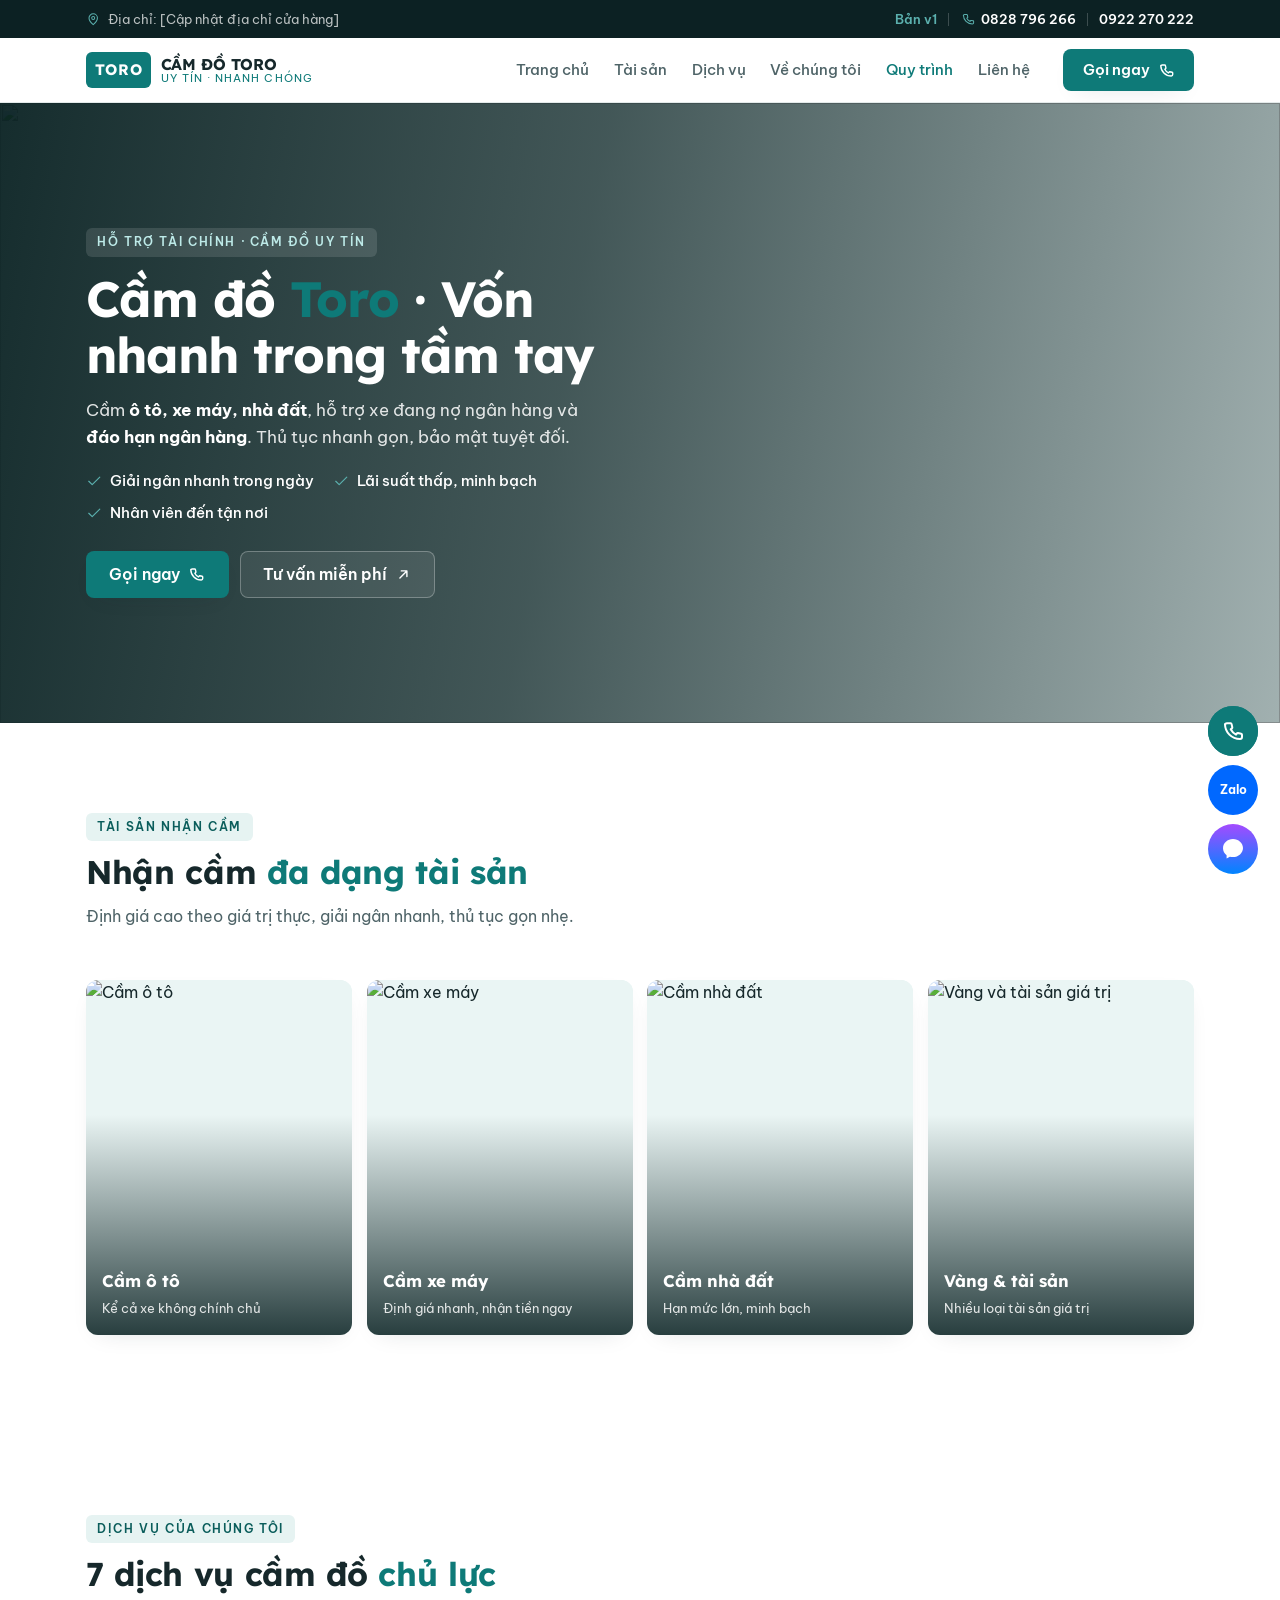
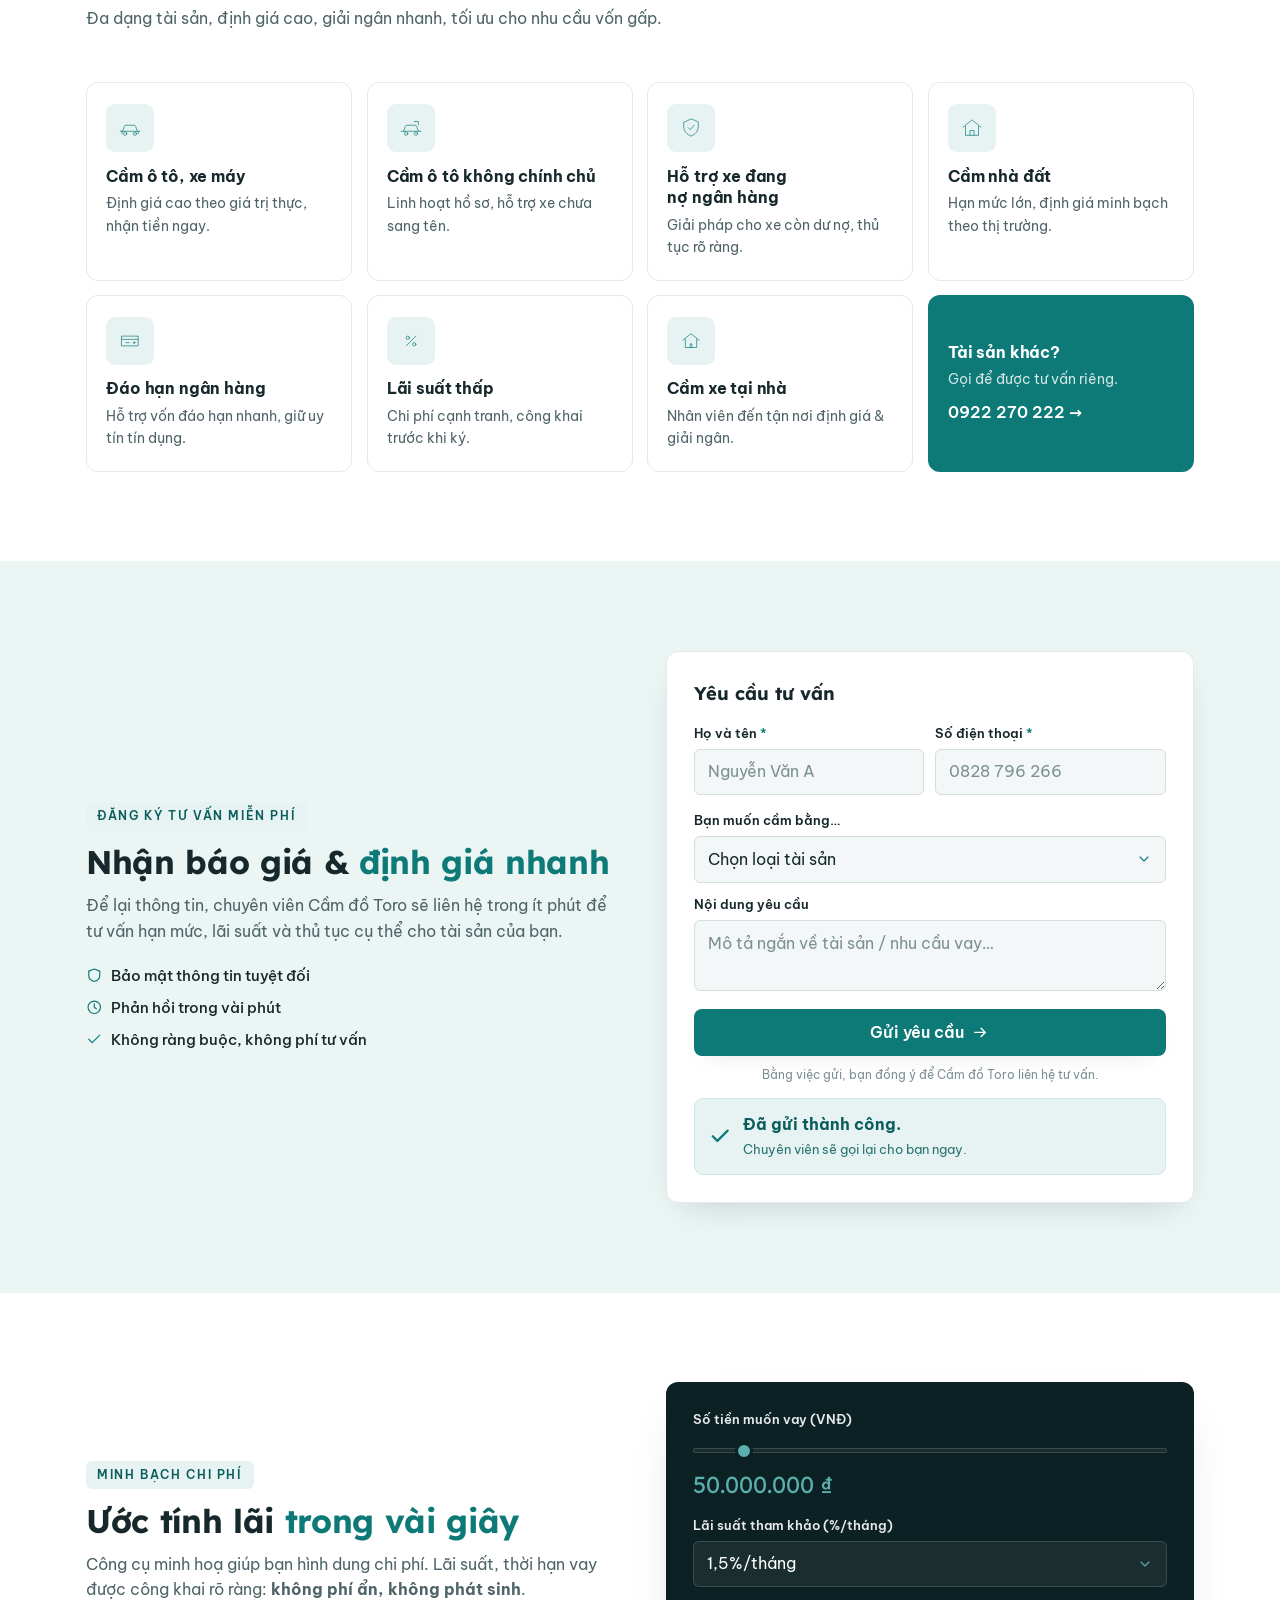
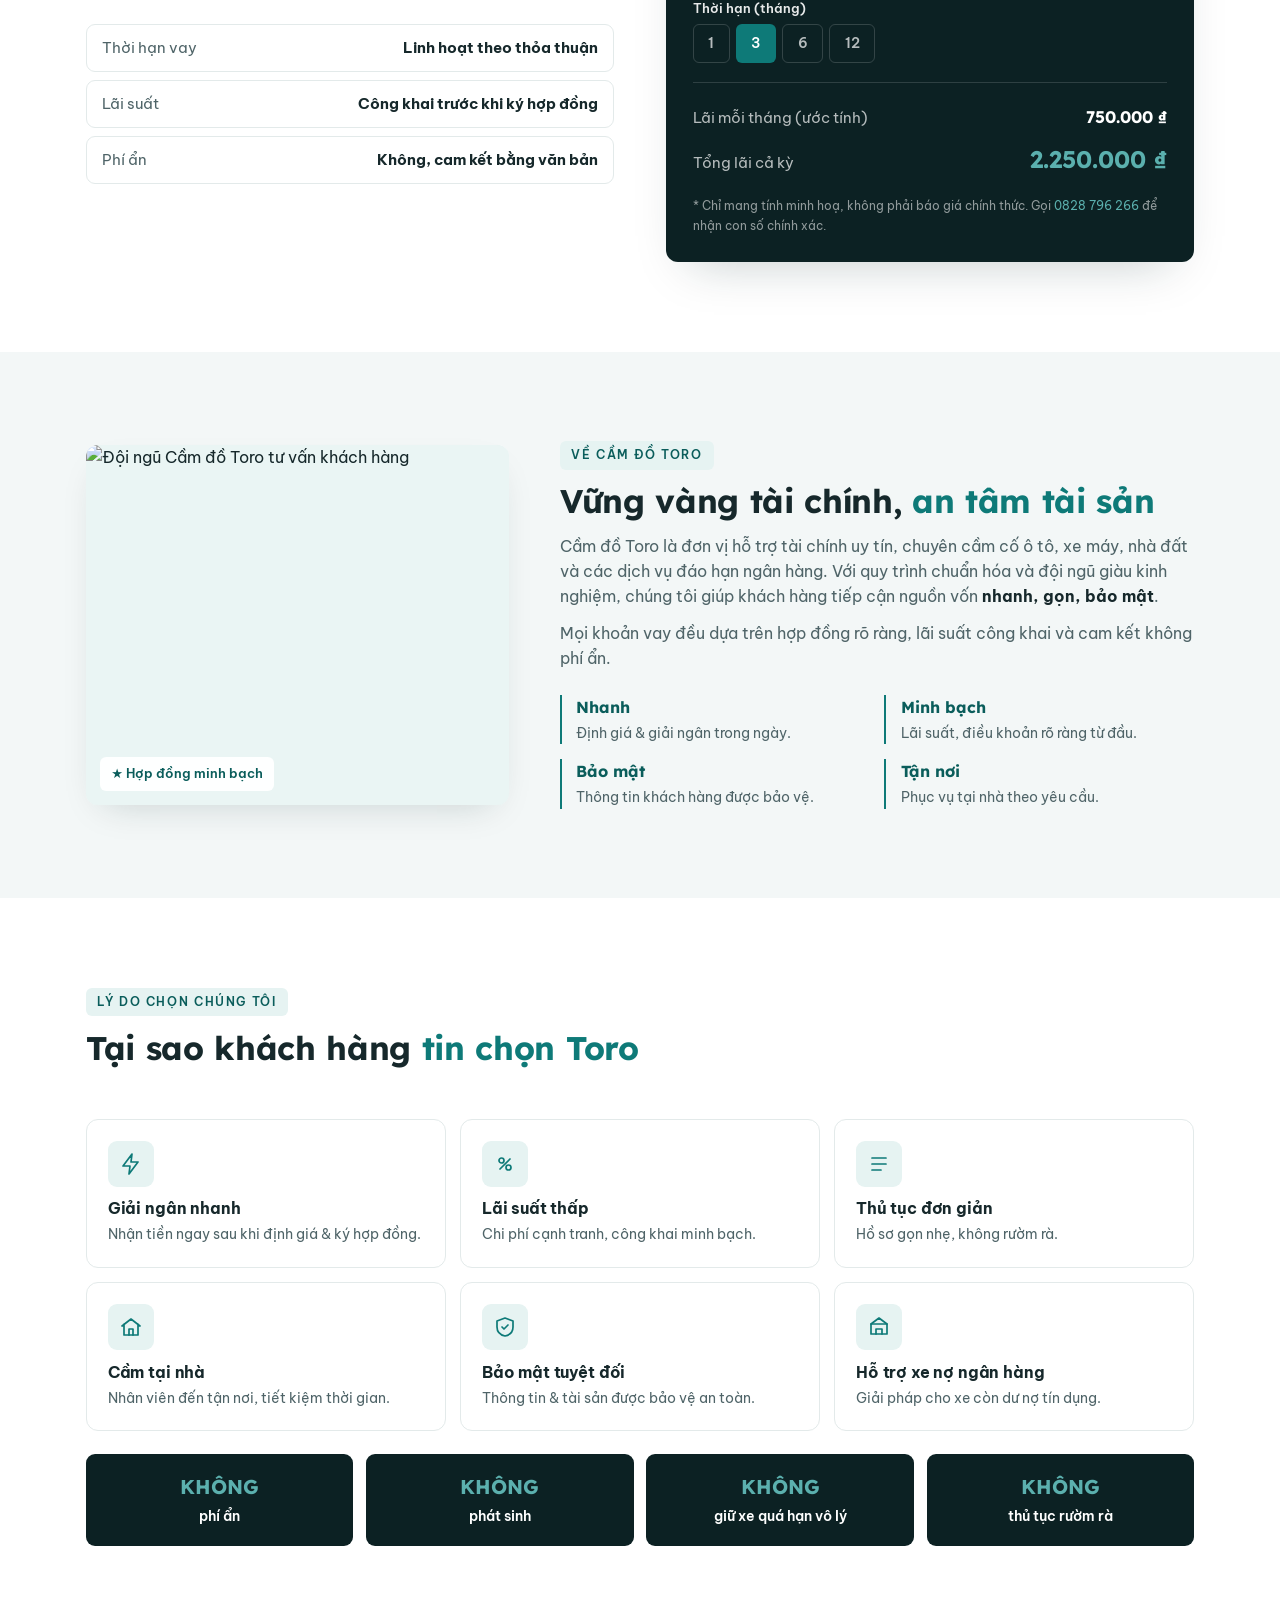
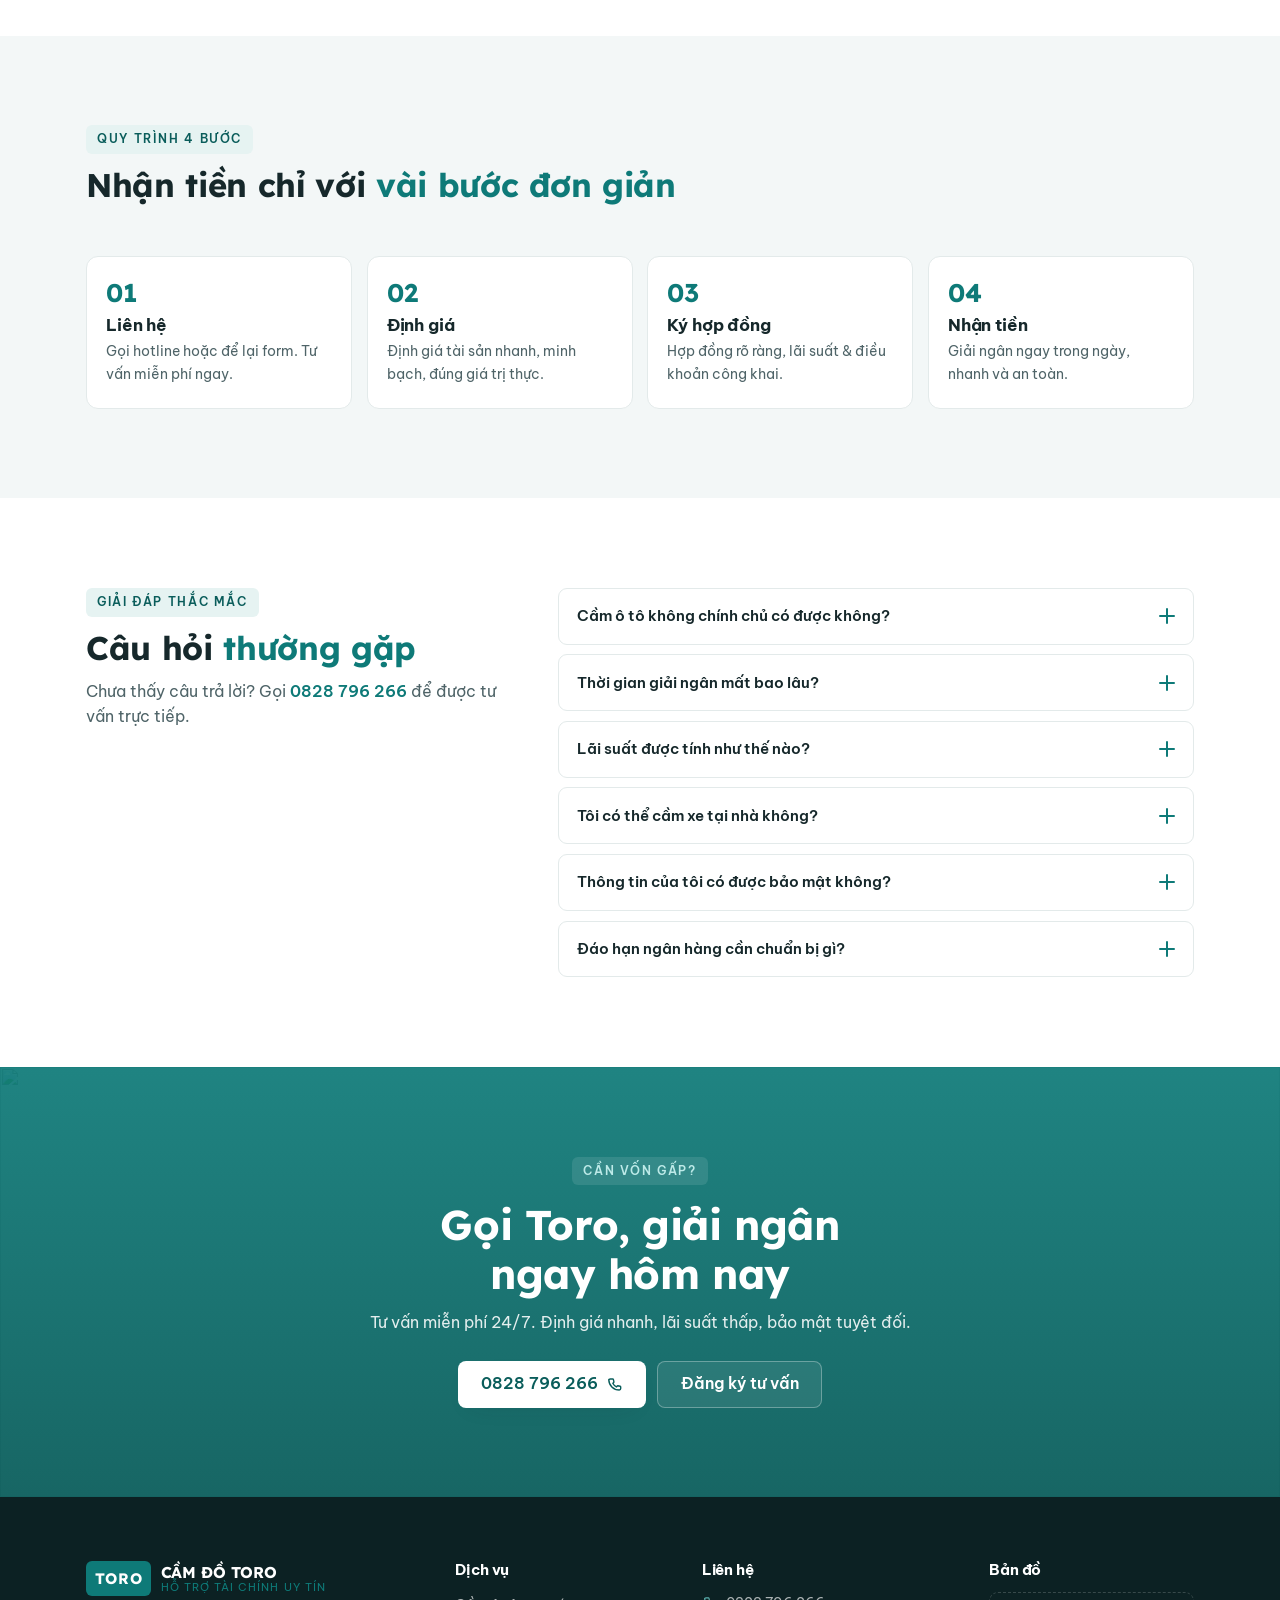
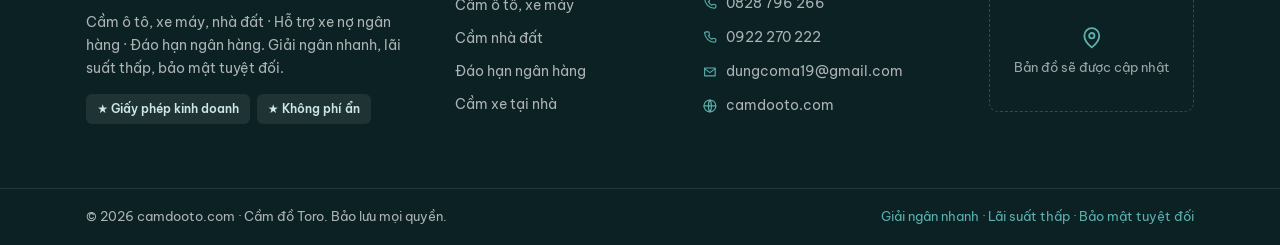
==== v2.html @ bbcf01b4 "Them trang v2 (giau hinh anh) cung tone teal - v2.html: hero anh nen + overlay, gallery 'tai san nha" ====
<!DOCTYPE html>
<html lang="vi">
<head>
  <meta charset="UTF-8" />
  <meta name="viewport" content="width=device-width, initial-scale=1.0" />
  <meta name="theme-color" content="#0e7a78" />
  <link rel="icon" type="image/svg+xml" href="data:image/svg+xml,%3Csvg xmlns='http://www.w3.org/2000/svg' viewBox='0 0 32 32'%3E%3Crect width='32' height='32' rx='6' fill='%230e7a78'/%3E%3Cpath d='M8.5 11h15M16 11v12.5' stroke='%23ffffff' stroke-width='3.4' stroke-linecap='round' fill='none'/%3E%3C/svg%3E" />

  <title>Cầm Đồ Toro (v2) · Cầm Ô Tô, Xe Máy, Nhà Đất | Giải Ngân Nhanh, Lãi Suất Thấp</title>
  <meta name="description" content="Cầm đồ Toro: cầm ô tô, xe máy, nhà đất, hỗ trợ xe đang nợ ngân hàng, đáo hạn ngân hàng. Giải ngân nhanh, lãi suất thấp, cầm tại nhà. Hotline 0828 796 266." />
  <link rel="canonical" href="https://camdooto.com/v2" />

  <!-- Fonts: Lexend (display) + Be Vietnam Pro (body) -->
  <link rel="preconnect" href="https://fonts.googleapis.com" />
  <link rel="preconnect" href="https://fonts.gstatic.com" crossorigin />
  <link href="https://fonts.googleapis.com/css2?family=Be+Vietnam+Pro:wght@400;500;600;700;800&family=Lexend:wght@500;600;700&display=swap" rel="stylesheet" />

  <link rel="stylesheet" href="style.css" />
  <link rel="stylesheet" href="v2.css" />

  <!-- ============================================================
       ẢNH: tất cả ảnh dưới đây là ẢNH DEMO (loremflickr, Flickr CC ngẫu nhiên).
       => THAY bằng ảnh THẬT của cửa hàng / tài sản (đúng bản quyền) trước khi chạy thật.
       Ảnh thật của chính cửa hàng còn giúp tăng độ tin cậy.
       ============================================================ -->
</head>

<body>
  <a class="skip-link" href="#noi-dung">Bỏ qua tới nội dung</a>

  <!-- TOP BAR -->
  <div class="topbar">
    <div class="container topbar__inner">
      <p class="topbar__addr">
        <svg class="ico" viewBox="0 0 24 24" aria-hidden="true"><path d="M12 21s-7-5.6-7-11a7 7 0 0 1 14 0c0 5.4-7 11-7 11Z"/><circle cx="12" cy="10" r="2.5"/></svg>
        <span>Địa chỉ: [Cập nhật địa chỉ cửa hàng]</span>
      </p>
      <div class="topbar__lines">
        <a href="index.html" class="ver-link">Bản v1</a>
        <span class="topbar__sep" aria-hidden="true"></span>
        <a href="tel:0828796266" class="topbar__tel"><svg class="ico" viewBox="0 0 24 24" aria-hidden="true"><path d="M4 5c0 8.3 6.7 15 15 15a2 2 0 0 0 2-2v-2.3a1 1 0 0 0-.8-1l-3.3-.7a1 1 0 0 0-1 .4l-.9 1.2a12.4 12.4 0 0 1-5.3-5.3l1.2-.9a1 1 0 0 0 .4-1l-.7-3.3a1 1 0 0 0-1-.8H6a2 2 0 0 0-2 2Z"/></svg>0828 796 266</a>
        <span class="topbar__sep" aria-hidden="true"></span>
        <a href="tel:0922270222" class="topbar__tel">0922 270 222</a>
      </div>
    </div>
  </div>

  <!-- HEADER -->
  <header class="site-header" id="trang-chu">
    <div class="container site-header__inner">
      <a href="#trang-chu" class="brand" aria-label="Cầm đồ Toro">
        <span class="brand__badge">TORO</span>
        <span class="brand__txt"><strong>CẦM ĐỒ TORO</strong><em>Uy tín · Nhanh chóng</em></span>
      </a>
      <nav class="nav" id="primary-nav" aria-label="Điều hướng chính">
        <ul class="nav__list">
          <li><a href="#trang-chu" class="nav__link is-active">Trang chủ</a></li>
          <li><a href="#tai-san" class="nav__link">Tài sản</a></li>
          <li><a href="#dich-vu" class="nav__link">Dịch vụ</a></li>
          <li><a href="#ve-chung-toi" class="nav__link">Về chúng tôi</a></li>
          <li><a href="#quy-trinh" class="nav__link">Quy trình</a></li>
          <li><a href="#lien-he" class="nav__link">Liên hệ</a></li>
        </ul>
      </nav>
      <a href="tel:0828796266" class="btn btn--brand header__cta">
        <span class="btn__label">Gọi ngay</span>
        <span class="btn__ico" aria-hidden="true"><svg viewBox="0 0 24 24"><path d="M4 5c0 8.3 6.7 15 15 15a2 2 0 0 0 2-2v-2.3a1 1 0 0 0-.8-1l-3.3-.7a1 1 0 0 0-1 .4l-.9 1.2a12.4 12.4 0 0 1-5.3-5.3l1.2-.9a1 1 0 0 0 .4-1l-.7-3.3a1 1 0 0 0-1-.8H6a2 2 0 0 0-2 2Z"/></svg></span>
      </a>
      <button class="nav-toggle" id="nav-toggle" aria-label="Mở menu" aria-expanded="false" aria-controls="mobile-menu">
        <span class="nav-toggle__bar"></span><span class="nav-toggle__bar"></span>
      </button>
    </div>
  </header>

  <div class="mobile-menu" id="mobile-menu" aria-hidden="true">
    <nav class="mobile-menu__inner" aria-label="Điều hướng di động">
      <a href="#trang-chu" class="mobile-menu__link">Trang chủ</a>
      <a href="#tai-san" class="mobile-menu__link">Tài sản nhận cầm</a>
      <a href="#dich-vu" class="mobile-menu__link">Dịch vụ</a>
      <a href="#ve-chung-toi" class="mobile-menu__link">Về chúng tôi</a>
      <a href="#quy-trinh" class="mobile-menu__link">Quy trình</a>
      <a href="#lien-he" class="mobile-menu__link">Liên hệ</a>
      <div class="mobile-menu__tels">
        <a href="tel:0828796266" class="btn btn--brand btn--block">Gọi 0828 796 266</a>
        <a href="tel:0922270222" class="btn btn--ghost btn--block">Gọi 0922 270 222</a>
      </div>
    </nav>
  </div>

  <main id="noi-dung">
    <!-- HERO có ảnh nền -->
    <section class="hero-img" aria-labelledby="hero-title">
      <!-- ẢNH DEMO: thay bằng ảnh thật (vd ô tô / cửa hàng) -->
      <img class="hero-img__bg ph" src="https://loremflickr.com/1600/900/car,key?lock=21" alt="" aria-hidden="true" />
      <div class="container">
        <div class="hero-img__inner">
          <span class="eyebrow">Hỗ trợ tài chính · Cầm đồ uy tín</span>
          <h1 class="hero__title" id="hero-title">Cầm đồ <span class="text-brand">Toro</span> · Vốn nhanh trong tầm tay</h1>
          <p class="hero__sub">Cầm <strong>ô tô, xe máy, nhà đất</strong>, hỗ trợ xe đang nợ ngân hàng và <strong>đáo hạn ngân hàng</strong>. Thủ tục nhanh gọn, bảo mật tuyệt đối.</p>
          <ul class="hero-img__points">
            <li><svg class="ico" viewBox="0 0 24 24" aria-hidden="true"><path d="m20 6-11 11-5-5"/></svg> Giải ngân nhanh trong ngày</li>
            <li><svg class="ico" viewBox="0 0 24 24" aria-hidden="true"><path d="m20 6-11 11-5-5"/></svg> Lãi suất thấp, minh bạch</li>
            <li><svg class="ico" viewBox="0 0 24 24" aria-hidden="true"><path d="m20 6-11 11-5-5"/></svg> Nhân viên đến tận nơi</li>
          </ul>
          <div class="hero-img__cta">
            <a href="tel:0828796266" class="btn btn--brand btn--lg"><span class="btn__label">Gọi ngay</span><span class="btn__ico" aria-hidden="true"><svg viewBox="0 0 24 24"><path d="M4 5c0 8.3 6.7 15 15 15a2 2 0 0 0 2-2v-2.3a1 1 0 0 0-.8-1l-3.3-.7a1 1 0 0 0-1 .4l-.9 1.2a12.4 12.4 0 0 1-5.3-5.3l1.2-.9a1 1 0 0 0 .4-1l-.7-3.3a1 1 0 0 0-1-.8H6a2 2 0 0 0-2 2Z"/></svg></span></a>
            <a href="#tu-van" class="btn btn--ghost btn--lg"><span class="btn__label">Tư vấn miễn phí</span><span class="btn__ico" aria-hidden="true"><svg viewBox="0 0 24 24"><path d="M7 17 17 7M9 7h8v8"/></svg></span></a>
          </div>
        </div>
      </div>
    </section>

    <!-- TÀI SẢN NHẬN CẦM (gallery ảnh) -->
    <section class="assets section" id="tai-san" aria-labelledby="ts-title">
      <div class="container">
        <header class="section__head">
          <span class="eyebrow">Tài sản nhận cầm</span>
          <h2 class="section__title" id="ts-title">Nhận cầm <span class="text-brand">đa dạng tài sản</span></h2>
          <p class="section__lead">Định giá cao theo giá trị thực, giải ngân nhanh, thủ tục gọn nhẹ.</p>
        </header>
        <div class="assets__grid">
          <!-- ẢNH DEMO: thay bằng ảnh thật của tài sản -->
          <a href="#tu-van" class="asset-card reveal"><img class="ph" loading="lazy" src="https://loremflickr.com/600/800/car?lock=31" alt="Cầm ô tô" /><span class="asset-card__label"><strong>Cầm ô tô</strong><span>Kể cả xe không chính chủ</span></span></a>
          <a href="#tu-van" class="asset-card reveal"><img class="ph" loading="lazy" src="https://loremflickr.com/600/800/motorbike?lock=32" alt="Cầm xe máy" /><span class="asset-card__label"><strong>Cầm xe máy</strong><span>Định giá nhanh, nhận tiền ngay</span></span></a>
          <a href="#tu-van" class="asset-card reveal"><img class="ph" loading="lazy" src="https://loremflickr.com/600/800/house?lock=33" alt="Cầm nhà đất" /><span class="asset-card__label"><strong>Cầm nhà đất</strong><span>Hạn mức lớn, minh bạch</span></span></a>
          <a href="#tu-van" class="asset-card reveal"><img class="ph" loading="lazy" src="https://loremflickr.com/600/800/gold,jewelry?lock=34" alt="Vàng và tài sản giá trị" /><span class="asset-card__label"><strong>Vàng &amp; tài sản</strong><span>Nhiều loại tài sản giá trị</span></span></a>
        </div>
      </div>
    </section>

    <!-- DỊCH VỤ -->
    <section class="services section section--soft" id="dich-vu" aria-labelledby="dv-title">
      <div class="container">
        <header class="section__head">
          <span class="eyebrow">Dịch vụ của chúng tôi</span>
          <h2 class="section__title" id="dv-title">7 dịch vụ cầm đồ <span class="text-brand">chủ lực</span></h2>
          <p class="section__lead">Đa dạng tài sản, định giá cao, giải ngân nhanh, tối ưu cho nhu cầu vốn gấp.</p>
        </header>
        <ul class="services__grid">
          <li class="service reveal"><span class="service__ico"><svg viewBox="0 0 64 64" aria-hidden="true"><path d="M8 40h48M14 40l4-12a4 4 0 0 1 3.8-2.8h20.4A4 4 0 0 1 46 28l4 12M12 40v6m40-6v6"/><circle cx="20" cy="46" r="4"/><circle cx="44" cy="46" r="4"/></svg></span><h3>Cầm ô tô, xe máy</h3><p>Định giá cao theo giá trị thực, nhận tiền ngay.</p></li>
          <li class="service reveal"><span class="service__ico"><svg viewBox="0 0 64 64" aria-hidden="true"><path d="M8 40h48M14 40l4-12a4 4 0 0 1 3.8-2.8h20.4A4 4 0 0 1 46 28l4 12"/><circle cx="20" cy="46" r="4"/><circle cx="44" cy="46" r="4"/><path d="M40 16h10v8"/></svg></span><h3>Cầm ô tô không chính chủ</h3><p>Linh hoạt hồ sơ, hỗ trợ xe chưa sang tên.</p></li>
          <li class="service reveal"><span class="service__ico"><svg viewBox="0 0 64 64" aria-hidden="true"><path d="M32 10 14 18v10c0 12 8 20 18 24 10-4 18-12 18-24V18Z"/><path d="m25 31 5 5 10-11"/></svg></span><h3>Hỗ trợ xe đang nợ ngân hàng</h3><p>Giải pháp cho xe còn dư nợ, thủ tục rõ ràng.</p></li>
          <li class="service reveal"><span class="service__ico"><svg viewBox="0 0 64 64" aria-hidden="true"><path d="M10 30 32 12l22 18M16 28v22h32V28M27 50V38h10v12"/></svg></span><h3>Cầm nhà đất</h3><p>Hạn mức lớn, định giá minh bạch theo thị trường.</p></li>
          <li class="service reveal"><span class="service__ico"><svg viewBox="0 0 64 64" aria-hidden="true"><path d="M12 20h40v24H12z"/><path d="M12 28h40M22 36h8"/><circle cx="42" cy="36" r="2"/></svg></span><h3>Đáo hạn ngân hàng</h3><p>Hỗ trợ vốn đáo hạn nhanh, giữ uy tín tín dụng.</p></li>
          <li class="service reveal"><span class="service__ico"><svg viewBox="0 0 64 64" aria-hidden="true"><path d="M20 44 44 20"/><circle cx="24" cy="24" r="4"/><circle cx="40" cy="40" r="4"/></svg></span><h3>Lãi suất thấp</h3><p>Chi phí cạnh tranh, công khai trước khi ký.</p></li>
          <li class="service reveal"><span class="service__ico"><svg viewBox="0 0 64 64" aria-hidden="true"><path d="M12 30 32 14l20 16M18 27v21h28V27"/><path d="M30 48v-9h4v9"/></svg></span><h3>Cầm xe tại nhà</h3><p>Nhân viên đến tận nơi định giá &amp; giải ngân.</p></li>
          <li class="service service--cta reveal"><div class="service__cta-core"><h3>Tài sản khác?</h3><p>Gọi để được tư vấn riêng.</p><a href="tel:0922270222" class="link-brand">0922 270 222 →</a></div></li>
        </ul>
      </div>
    </section>

    <!-- FORM TƯ VẤN -->
    <section class="consult section section--tint" id="tu-van" aria-labelledby="tv-title">
      <div class="container consult__grid">
        <div class="consult__intro">
          <span class="eyebrow">Đăng ký tư vấn miễn phí</span>
          <h2 class="section__title" id="tv-title">Nhận báo giá &amp; <span class="text-brand">định giá nhanh</span></h2>
          <p class="section__lead">Để lại thông tin, chuyên viên Cầm đồ Toro sẽ liên hệ trong ít phút để tư vấn hạn mức, lãi suất và thủ tục cụ thể cho tài sản của bạn.</p>
          <ul class="consult__assure">
            <li><svg class="ico ico--brand" viewBox="0 0 24 24" aria-hidden="true"><path d="M12 3 4 6v6c0 5 3.4 8 8 9 4.6-1 8-4 8-9V6Z"/></svg> Bảo mật thông tin tuyệt đối</li>
            <li><svg class="ico ico--brand" viewBox="0 0 24 24" aria-hidden="true"><path d="M12 7v5l3 2"/><circle cx="12" cy="12" r="9"/></svg> Phản hồi trong vài phút</li>
            <li><svg class="ico ico--brand" viewBox="0 0 24 24" aria-hidden="true"><path d="m20 6-11 11-5-5"/></svg> Không ràng buộc, không phí tư vấn</li>
          </ul>
        </div>
        <div class="consult__formwrap">
          <form class="consult__form" id="consult-form" novalidate>
            <p class="form__title">Yêu cầu tư vấn</p>
            <div class="field-row">
              <div class="field">
                <label for="f-name">Họ và tên <span aria-hidden="true">*</span></label>
                <input type="text" id="f-name" name="name" autocomplete="name" placeholder="Nguyễn Văn A" required />
                <small class="field__err" data-err-for="f-name"></small>
              </div>
              <div class="field">
                <label for="f-phone">Số điện thoại <span aria-hidden="true">*</span></label>
                <input type="tel" id="f-phone" name="phone" inputmode="numeric" autocomplete="tel" placeholder="0828 796 266" required />
                <small class="field__err" data-err-for="f-phone"></small>
              </div>
            </div>
            <div class="field">
              <label for="f-service">Bạn muốn cầm bằng…</label>
              <div class="select-wrap">
                <select id="f-service" name="service">
                  <option value="">Chọn loại tài sản</option>
                  <option>Cầm ô tô, xe máy</option>
                  <option>Cầm ô tô không chính chủ</option>
                  <option>Hỗ trợ xe đang nợ ngân hàng</option>
                  <option>Cầm nhà đất</option>
                  <option>Đáo hạn ngân hàng</option>
                  <option>Dịch vụ cầm xe tại nhà</option>
                  <option>Tài sản khác</option>
                </select>
                <svg class="select-wrap__chev" viewBox="0 0 24 24" aria-hidden="true"><path d="m6 9 6 6 6-6"/></svg>
              </div>
            </div>
            <div class="field">
              <label for="f-msg">Nội dung yêu cầu</label>
              <textarea id="f-msg" name="message" rows="2" placeholder="Mô tả ngắn về tài sản / nhu cầu vay…"></textarea>
            </div>
            <button type="submit" class="btn btn--brand btn--block btn--lg"><span class="btn__label">Gửi yêu cầu</span><span class="btn__ico" aria-hidden="true"><svg viewBox="0 0 24 24"><path d="M4 12h15m-6-6 6 6-6 6"/></svg></span></button>
            <p class="form__note">Bằng việc gửi, bạn đồng ý để Cầm đồ Toro liên hệ tư vấn.</p>
            <div class="form__success" id="form-success" role="status" aria-live="polite" hidden>
              <svg viewBox="0 0 24 24" aria-hidden="true"><path d="m20 6-11 11-5-5"/></svg>
              <div><strong>Đã gửi thành công.</strong><span>Chuyên viên sẽ gọi lại cho bạn ngay.</span></div>
            </div>
          </form>
        </div>
      </div>
    </section>

    <!-- VÍ DỤ CHI PHÍ -->
    <section class="calc section" id="chi-phi" aria-labelledby="cp-title">
      <div class="container calc__grid">
        <div class="calc__head">
          <span class="eyebrow">Minh bạch chi phí</span>
          <h2 class="section__title" id="cp-title">Ước tính lãi <span class="text-brand">trong vài giây</span></h2>
          <p class="section__lead">Công cụ minh hoạ giúp bạn hình dung chi phí. Lãi suất, thời hạn vay được công khai rõ ràng: <strong>không phí ẩn, không phát sinh</strong>.</p>
          <ul class="calc__terms">
            <li><span>Thời hạn vay</span><strong>Linh hoạt theo thỏa thuận</strong></li>
            <li><span>Lãi suất</span><strong>Công khai trước khi ký hợp đồng</strong></li>
            <li><span>Phí ẩn</span><strong>Không, cam kết bằng văn bản</strong></li>
          </ul>
        </div>
        <div class="calc__panelwrap">
          <div class="calc__panel">
            <div class="field">
              <label for="c-amount">Số tiền muốn vay (VNĐ)</label>
              <input type="range" id="c-amount" min="5000000" max="500000000" step="5000000" value="50000000" />
              <output class="calc__out" id="c-amount-out">50.000.000 ₫</output>
            </div>
            <div class="field">
              <label for="c-rate">Lãi suất tham khảo (%/tháng)</label>
              <div class="select-wrap">
                <select id="c-rate"><option value="1">1%/tháng</option><option value="1.5" selected>1,5%/tháng</option><option value="2">2%/tháng</option><option value="3">3%/tháng</option></select>
                <svg class="select-wrap__chev" viewBox="0 0 24 24" aria-hidden="true"><path d="m6 9 6 6 6-6"/></svg>
              </div>
            </div>
            <div class="field">
              <label for="c-term">Thời hạn (tháng)</label>
              <div class="chip-row" id="c-term-row" role="group" aria-label="Chọn thời hạn">
                <button type="button" class="chip" data-term="1">1</button>
                <button type="button" class="chip is-active" data-term="3">3</button>
                <button type="button" class="chip" data-term="6">6</button>
                <button type="button" class="chip" data-term="12">12</button>
              </div>
            </div>
            <div class="calc__result">
              <div class="calc__result-row"><span>Lãi mỗi tháng (ước tính)</span><strong id="c-monthly">750.000 ₫</strong></div>
              <div class="calc__result-row calc__result-row--total"><span>Tổng lãi cả kỳ</span><strong id="c-total" class="text-brand">2.250.000 ₫</strong></div>
            </div>
            <p class="calc__disclaimer">* Chỉ mang tính minh hoạ, không phải báo giá chính thức. Gọi <a href="tel:0828796266">0828 796 266</a> để nhận con số chính xác.</p>
          </div>
        </div>
      </div>
    </section>

    <!-- VỀ CHÚNG TÔI (có ảnh) -->
    <section class="about-img section section--soft" id="ve-chung-toi" aria-labelledby="vct-title">
      <div class="container about__grid">
        <div class="about-img__media">
          <!-- ẢNH DEMO: thay bằng ảnh cửa hàng / đội ngũ thật -->
          <img class="ph" loading="lazy" src="https://loremflickr.com/800/680/handshake,office?lock=41" alt="Đội ngũ Cầm đồ Toro tư vấn khách hàng" />
          <span class="about-img__tag">★ Hợp đồng minh bạch</span>
        </div>
        <div class="about__copy">
          <span class="eyebrow">Về Cầm đồ Toro</span>
          <h2 class="section__title" id="vct-title">Vững vàng tài chính, <span class="text-brand">an tâm tài sản</span></h2>
          <p>Cầm đồ Toro là đơn vị hỗ trợ tài chính uy tín, chuyên cầm cố ô tô, xe máy, nhà đất và các dịch vụ đáo hạn ngân hàng. Với quy trình chuẩn hóa và đội ngũ giàu kinh nghiệm, chúng tôi giúp khách hàng tiếp cận nguồn vốn <strong>nhanh, gọn, bảo mật</strong>.</p>
          <p>Mọi khoản vay đều dựa trên hợp đồng rõ ràng, lãi suất công khai và cam kết không phí ẩn.</p>
          <ul class="about__list">
            <li><strong>Nhanh</strong><span>Định giá &amp; giải ngân trong ngày.</span></li>
            <li><strong>Minh bạch</strong><span>Lãi suất, điều khoản rõ ràng từ đầu.</span></li>
            <li><strong>Bảo mật</strong><span>Thông tin khách hàng được bảo vệ.</span></li>
            <li><strong>Tận nơi</strong><span>Phục vụ tại nhà theo yêu cầu.</span></li>
          </ul>
        </div>
      </div>
    </section>

    <!-- TẠI SAO CHỌN -->
    <section class="why section" id="tai-sao" aria-labelledby="ts2-title">
      <div class="container">
        <header class="section__head">
          <span class="eyebrow">Lý do chọn chúng tôi</span>
          <h2 class="section__title" id="ts2-title">Tại sao khách hàng <span class="text-brand">tin chọn Toro</span></h2>
        </header>
        <ul class="why__grid">
          <li class="why__item reveal"><span class="why__ico"><svg viewBox="0 0 24 24" aria-hidden="true"><path d="M13 2 4 14h7l-1 8 9-12h-7z"/></svg></span><h3>Giải ngân nhanh</h3><p>Nhận tiền ngay sau khi định giá &amp; ký hợp đồng.</p></li>
          <li class="why__item reveal"><span class="why__ico"><svg viewBox="0 0 24 24" aria-hidden="true"><path d="M7 17 17 7"/><circle cx="8.5" cy="8.5" r="2.5"/><circle cx="15.5" cy="15.5" r="2.5"/></svg></span><h3>Lãi suất thấp</h3><p>Chi phí cạnh tranh, công khai minh bạch.</p></li>
          <li class="why__item reveal"><span class="why__ico"><svg viewBox="0 0 24 24" aria-hidden="true"><path d="M5 6h14M5 12h14M5 18h9"/></svg></span><h3>Thủ tục đơn giản</h3><p>Hồ sơ gọn nhẹ, không rườm rà.</p></li>
          <li class="why__item reveal"><span class="why__ico"><svg viewBox="0 0 24 24" aria-hidden="true"><path d="M3 11 12 4l9 7M5 9v11h14V9"/><path d="M10 20v-6h4v6"/></svg></span><h3>Cầm tại nhà</h3><p>Nhân viên đến tận nơi, tiết kiệm thời gian.</p></li>
          <li class="why__item reveal"><span class="why__ico"><svg viewBox="0 0 24 24" aria-hidden="true"><path d="M12 3 4 6v6c0 5 3.4 8 8 9 4.6-1 8-4 8-9V6Z"/><path d="m9 12 2 2 4-4"/></svg></span><h3>Bảo mật tuyệt đối</h3><p>Thông tin &amp; tài sản được bảo vệ an toàn.</p></li>
          <li class="why__item reveal"><span class="why__ico"><svg viewBox="0 0 24 24" aria-hidden="true"><path d="M4 9h16v10H4z"/><path d="M4 9 12 3l8 6M9 19v-5h6v5"/></svg></span><h3>Hỗ trợ xe nợ ngân hàng</h3><p>Giải pháp cho xe còn dư nợ tín dụng.</p></li>
        </ul>
        <div class="why__pledge">
          <div class="pledge"><div class="pledge__core"><span class="pledge__no">KHÔNG</span><strong>phí ẩn</strong></div></div>
          <div class="pledge"><div class="pledge__core"><span class="pledge__no">KHÔNG</span><strong>phát sinh</strong></div></div>
          <div class="pledge"><div class="pledge__core"><span class="pledge__no">KHÔNG</span><strong>giữ xe quá hạn vô lý</strong></div></div>
          <div class="pledge"><div class="pledge__core"><span class="pledge__no">KHÔNG</span><strong>thủ tục rườm rà</strong></div></div>
        </div>
      </div>
    </section>

    <!-- QUY TRÌNH -->
    <section class="process section section--soft" id="quy-trinh" aria-labelledby="qt-title">
      <div class="container">
        <header class="section__head">
          <span class="eyebrow">Quy trình 4 bước</span>
          <h2 class="section__title" id="qt-title">Nhận tiền chỉ với <span class="text-brand">vài bước đơn giản</span></h2>
        </header>
        <ol class="steps">
          <li class="step reveal"><span class="step__num">01</span><div class="step__body"><h3>Liên hệ</h3><p>Gọi hotline hoặc để lại form. Tư vấn miễn phí ngay.</p></div></li>
          <li class="step reveal"><span class="step__num">02</span><div class="step__body"><h3>Định giá</h3><p>Định giá tài sản nhanh, minh bạch, đúng giá trị thực.</p></div></li>
          <li class="step reveal"><span class="step__num">03</span><div class="step__body"><h3>Ký hợp đồng</h3><p>Hợp đồng rõ ràng, lãi suất &amp; điều khoản công khai.</p></div></li>
          <li class="step reveal"><span class="step__num">04</span><div class="step__body"><h3>Nhận tiền</h3><p>Giải ngân ngay trong ngày, nhanh và an toàn.</p></div></li>
        </ol>
      </div>
    </section>

    <!-- FAQ -->
    <section class="faq section" id="faq" aria-labelledby="faq-title">
      <div class="container faq__grid">
        <header class="faq__head">
          <span class="eyebrow">Giải đáp thắc mắc</span>
          <h2 class="section__title" id="faq-title">Câu hỏi <span class="text-brand">thường gặp</span></h2>
          <p class="section__lead">Chưa thấy câu trả lời? Gọi <a href="tel:0828796266" class="link-brand">0828 796 266</a> để được tư vấn trực tiếp.</p>
        </header>
        <div class="faq__list" id="faq-list">
          <div class="faq__item"><button class="faq__q" aria-expanded="false"><span>Cầm ô tô không chính chủ có được không?</span><span class="faq__icon" aria-hidden="true"></span></button><div class="faq__a"><div class="faq__a-inner"><p>Được. Toro hỗ trợ cả xe không chính chủ và xe đang nợ ngân hàng, với thủ tục linh hoạt. Vui lòng mang theo giấy tờ liên quan để được định giá chính xác.</p></div></div></div>
          <div class="faq__item"><button class="faq__q" aria-expanded="false"><span>Thời gian giải ngân mất bao lâu?</span><span class="faq__icon" aria-hidden="true"></span></button><div class="faq__a"><div class="faq__a-inner"><p>Sau khi định giá và ký hợp đồng, bạn nhận tiền ngay trong ngày, nhiều trường hợp chỉ trong vòng 15–30 phút.</p></div></div></div>
          <div class="faq__item"><button class="faq__q" aria-expanded="false"><span>Lãi suất được tính như thế nào?</span><span class="faq__icon" aria-hidden="true"></span></button><div class="faq__a"><div class="faq__a-inner"><p>Lãi suất được công khai và thống nhất trước khi ký hợp đồng, không phí ẩn, không phát sinh.</p></div></div></div>
          <div class="faq__item"><button class="faq__q" aria-expanded="false"><span>Tôi có thể cầm xe tại nhà không?</span><span class="faq__icon" aria-hidden="true"></span></button><div class="faq__a"><div class="faq__a-inner"><p>Có. Nhân viên Toro sẽ đến tận nơi để định giá và hoàn tất thủ tục, giúp bạn tiết kiệm thời gian.</p></div></div></div>
          <div class="faq__item"><button class="faq__q" aria-expanded="false"><span>Thông tin của tôi có được bảo mật không?</span><span class="faq__icon" aria-hidden="true"></span></button><div class="faq__a"><div class="faq__a-inner"><p>Tuyệt đối. Mọi thông tin khách hàng và tài sản đều được bảo mật theo cam kết.</p></div></div></div>
          <div class="faq__item"><button class="faq__q" aria-expanded="false"><span>Đáo hạn ngân hàng cần chuẩn bị gì?</span><span class="faq__icon" aria-hidden="true"></span></button><div class="faq__a"><div class="faq__a-inner"><p>Bạn chỉ cần cung cấp thông tin khoản vay cần đáo hạn. Toro sẽ tư vấn phương án và hỗ trợ nguồn vốn nhanh chóng.</p></div></div></div>
        </div>
      </div>
    </section>

    <!-- CTA cuối có ảnh nền -->
    <section class="cta-img" aria-labelledby="fc-title">
      <!-- ẢNH DEMO: thay bằng ảnh thật -->
      <img class="cta-img__bg ph" src="https://loremflickr.com/1600/700/city,finance?lock=51" alt="" aria-hidden="true" />
      <div class="container cta-img__inner">
        <span class="eyebrow eyebrow--light">Cần vốn gấp?</span>
        <h2 class="finalcta__title" id="fc-title">Gọi Toro, giải ngân ngay hôm nay</h2>
        <p>Tư vấn miễn phí 24/7. Định giá nhanh, lãi suất thấp, bảo mật tuyệt đối.</p>
        <div class="cta-img__btns">
          <a href="tel:0828796266" class="btn btn--brand btn--lg"><span class="btn__label">0828 796 266</span><span class="btn__ico" aria-hidden="true"><svg viewBox="0 0 24 24"><path d="M4 5c0 8.3 6.7 15 15 15a2 2 0 0 0 2-2v-2.3a1 1 0 0 0-.8-1l-3.3-.7a1 1 0 0 0-1 .4l-.9 1.2a12.4 12.4 0 0 1-5.3-5.3l1.2-.9a1 1 0 0 0 .4-1l-.7-3.3a1 1 0 0 0-1-.8H6a2 2 0 0 0-2 2Z"/></svg></span></a>
          <a href="#tu-van" class="btn btn--ghost btn--lg"><span class="btn__label">Đăng ký tư vấn</span></a>
        </div>
      </div>
    </section>
  </main>

  <!-- FOOTER -->
  <footer class="footer" id="lien-he">
    <div class="container footer__grid">
      <div class="footer__brand">
        <a href="#trang-chu" class="brand brand--footer"><span class="brand__badge">TORO</span><span class="brand__txt"><strong>CẦM ĐỒ TORO</strong><em>Hỗ trợ tài chính uy tín</em></span></a>
        <p>Cầm ô tô, xe máy, nhà đất · Hỗ trợ xe nợ ngân hàng · Đáo hạn ngân hàng. Giải ngân nhanh, lãi suất thấp, bảo mật tuyệt đối.</p>
        <div class="footer__pills"><span class="pill">★ Giấy phép kinh doanh</span><span class="pill">★ Không phí ẩn</span></div>
      </div>
      <div class="footer__col"><h4>Dịch vụ</h4><ul><li><a href="#dich-vu">Cầm ô tô, xe máy</a></li><li><a href="#dich-vu">Cầm nhà đất</a></li><li><a href="#dich-vu">Đáo hạn ngân hàng</a></li><li><a href="#dich-vu">Cầm xe tại nhà</a></li></ul></div>
      <div class="footer__col"><h4>Liên hệ</h4><ul class="footer__contact">
        <li><a href="tel:0828796266"><svg class="ico" viewBox="0 0 24 24" aria-hidden="true"><path d="M4 5c0 8.3 6.7 15 15 15a2 2 0 0 0 2-2v-2.3a1 1 0 0 0-.8-1l-3.3-.7a1 1 0 0 0-1 .4l-.9 1.2a12.4 12.4 0 0 1-5.3-5.3l1.2-.9a1 1 0 0 0 .4-1l-.7-3.3a1 1 0 0 0-1-.8H6a2 2 0 0 0-2 2Z"/></svg>0828 796 266</a></li>
        <li><a href="tel:0922270222"><svg class="ico" viewBox="0 0 24 24" aria-hidden="true"><path d="M4 5c0 8.3 6.7 15 15 15a2 2 0 0 0 2-2v-2.3a1 1 0 0 0-.8-1l-3.3-.7a1 1 0 0 0-1 .4l-.9 1.2a12.4 12.4 0 0 1-5.3-5.3l1.2-.9a1 1 0 0 0 .4-1l-.7-3.3a1 1 0 0 0-1-.8H6a2 2 0 0 0-2 2Z"/></svg>0922 270 222</a></li>
        <li><a href="mailto:dungcoma19@gmail.com"><svg class="ico" viewBox="0 0 24 24" aria-hidden="true"><path d="M4 6h16v12H4z"/><path d="m4 7 8 6 8-6"/></svg>dungcoma19@gmail.com</a></li>
        <li><a href="https://camdooto.com" target="_blank" rel="noopener"><svg class="ico" viewBox="0 0 24 24" aria-hidden="true"><circle cx="12" cy="12" r="9"/><path d="M3 12h18M12 3c3 3 3 15 0 18M12 3c-3 3-3 15 0 18"/></svg>camdooto.com</a></li>
      </ul></div>
      <div class="footer__col"><h4>Bản đồ</h4>
        <!-- KHUNG BẢN ĐỒ PLACEHOLDER: thay bằng iframe Google Maps khi có địa chỉ -->
        <div class="footer__map" role="img" aria-label="Bản đồ vị trí cửa hàng (sẽ cập nhật)"><svg viewBox="0 0 24 24" aria-hidden="true"><path d="M12 21s-7-5.6-7-11a7 7 0 0 1 14 0c0 5.4-7 11-7 11Z"/><circle cx="12" cy="10" r="2.5"/></svg><span>Bản đồ sẽ được cập nhật</span></div>
      </div>
    </div>
    <div class="footer__bar"><div class="container footer__bar-inner"><p>© <span id="year">2026</span> camdooto.com · Cầm đồ Toro. Bảo lưu mọi quyền.</p><p class="footer__credit">Giải ngân nhanh · Lãi suất thấp · Bảo mật tuyệt đối</p></div></div>
  </footer>

  <!-- NÚT NỔI -->
  <div class="floats" aria-label="Liên hệ nhanh">
    <a href="tel:0828796266" class="float float--call" aria-label="Gọi điện"><svg viewBox="0 0 24 24" aria-hidden="true"><path d="M4 5c0 8.3 6.7 15 15 15a2 2 0 0 0 2-2v-2.3a1 1 0 0 0-.8-1l-3.3-.7a1 1 0 0 0-1 .4l-.9 1.2a12.4 12.4 0 0 1-5.3-5.3l1.2-.9a1 1 0 0 0 .4-1l-.7-3.3a1 1 0 0 0-1-.8H6a2 2 0 0 0-2 2Z"/></svg><span class="float__ping" aria-hidden="true"></span></a>
    <a href="https://zalo.me/0828796266" target="_blank" rel="noopener" class="float float--zalo" aria-label="Chat Zalo"><span>Zalo</span></a>
    <a href="https://m.me/" target="_blank" rel="noopener" class="float float--mess" aria-label="Chat Messenger"><svg viewBox="0 0 24 24" aria-hidden="true"><path d="M12 2C6.5 2 2 6.1 2 11.2c0 2.8 1.4 5.3 3.6 7v3.3l3.3-1.8c1 .3 2 .4 3.1.4 5.5 0 10-4.1 10-9.1S17.5 2 12 2Z"/><path d="m6.8 14 3-3 2 2 3-3-3 3-2-2-3 3Z" fill="#fff" stroke="none"/></svg></a>
  </div>

  <script src="script.js"></script>
</body>
</html>
---- style.css ----
/* =====================================================================
   CẦM ĐỒ TORO — style.css  (v1: Light + Teal "uy tín")
   Tone sáng, màu nhấn teal tạo tin cậy. Chữ gọn, line-height thoáng,
   border radius nhỏ. Mọi token chỉnh ở :root.
   ===================================================================== */

/* ---------- 1. TOKENS ---------- */
:root {
  /* Nền sáng */
  --bg: #ffffff;
  --bg-soft: #f3f7f7;       /* xám-teal rất nhạt */
  --bg-tint: #eaf5f4;       /* teal nhạt cho section xen kẽ */

  /* Màu thương hiệu: TEAL (uy tín) */
  --brand: #0e7a78;
  --brand-700: #0a5d5b;
  --brand-600: #0e7a78;
  --brand-300: #5bb0ae;
  --brand-50: #e6f3f2;
  --brand-100: #cfe8e6;
  --brand-on: #ffffff;      /* chữ trên nền teal */

  /* Chữ */
  --text: #16282b;
  --text-soft: #4f6468;
  --text-mute: #7d9094;

  /* Đường kẻ */
  --line: #e3eaea;
  --line-strong: #d3dedd;

  /* Nền tối (footer / CTA) */
  --ink: #0c2123;

  /* Bóng đổ (tinh tế, hơi ám teal) */
  --shadow: 0 8px 24px -14px rgba(12, 40, 43, 0.18);
  --shadow-md: 0 14px 36px -18px rgba(12, 40, 43, 0.22);
  --shadow-lg: 0 22px 48px -24px rgba(12, 40, 43, 0.26);

  /* Bo góc (nhỏ, tinh gọn) */
  --r-sm: 6px;
  --r-md: 9px;
  --r-lg: 12px;
  --r-btn: 8px;

  /* Bố cục */
  --container: 1180px;
  --gutter: clamp(18px, 4vw, 36px);
  --section-y: clamp(56px, 7vw, 100px);

  /* Chuyển động */
  --ease: cubic-bezier(0.32, 0.72, 0, 1);

  /* Font */
  --font-display: 'Lexend', 'Be Vietnam Pro', system-ui, sans-serif;
  --font-body: 'Be Vietnam Pro', system-ui, sans-serif;
}

/* ---------- 2. RESET / BASE ---------- */
*, *::before, *::after { box-sizing: border-box; }
* { margin: 0; }
html { scroll-behavior: smooth; scroll-padding-top: 84px; -webkit-text-size-adjust: 100%; }

body {
  font-family: var(--font-body);
  font-size: 15.5px;
  line-height: 1.6;
  color: var(--text);
  background: var(--bg);
  -webkit-font-smoothing: antialiased;
  text-rendering: optimizeLegibility;
  overflow-x: hidden;
}

img, svg { display: block; max-width: 100%; }
svg { fill: none; stroke: currentColor; stroke-width: 1.7; stroke-linecap: round; stroke-linejoin: round; }
a { color: inherit; text-decoration: none; }
button { font: inherit; color: inherit; background: none; border: none; cursor: pointer; }
input, select, textarea { font: inherit; color: inherit; }
ul, ol { list-style: none; padding: 0; }
:focus-visible { outline: 2px solid var(--brand); outline-offset: 2px; border-radius: 4px; }

.container { width: 100%; max-width: var(--container); margin-inline: auto; padding-inline: var(--gutter); }

h1, h2, h3, h4 { font-family: var(--font-display); font-weight: 700; line-height: 1.2; letter-spacing: -0.01em; text-wrap: balance; }

.text-brand { color: var(--brand); }
.ico { width: 1.1em; height: 1.1em; flex: none; }
.ico--brand { color: var(--brand); }

.hero__stats dt, .calc__out, .calc__result-row strong, .calc__terms strong { font-variant-numeric: tabular-nums; }
.section__lead, .hero__sub, .service p, .why__item p, .step__body p, .about__copy p { text-wrap: pretty; }

.skip-link { position: fixed; left: 14px; top: -80px; z-index: 100; background: var(--brand); color: #fff; font-weight: 600; padding: 0.6rem 1rem; border-radius: 0 0 8px 8px; transition: top 0.3s var(--ease); }
.skip-link:focus { top: 0; }

/* Grain bỏ trên theme sáng để giữ độ sạch; giữ class vô hại */
.grain { display: none; }

/* ---------- 3. EYEBROW + SECTION HEAD ---------- */
.eyebrow {
  display: inline-block; font-weight: 600; font-size: 0.72rem; letter-spacing: 0.14em;
  text-transform: uppercase; color: var(--brand-700);
  padding: 0.32rem 0.7rem; border-radius: var(--r-sm); background: var(--brand-50);
}
.eyebrow--light { color: #bdeae8; background: rgba(255, 255, 255, 0.1); }

.section { padding-block: var(--section-y); position: relative; }
.section--soft { background: var(--bg-soft); }
.section--tint { background: var(--bg-tint); }

.section__head { max-width: 680px; margin-bottom: clamp(32px, 4vw, 52px); }
.section__title { font-size: clamp(1.45rem, 2.8vw, 2.05rem); margin-top: 0.7rem; line-height: 1.22; }
.section__lead { color: var(--text-soft); font-size: 1rem; margin-top: 0.7rem; max-width: 62ch; }

/* ---------- 4. BUTTONS (gọn, radius nhỏ, không pill) ---------- */
.btn {
  display: inline-flex; align-items: center; gap: 0.5rem; font-weight: 600; font-size: 0.96rem;
  padding: 0.72rem 1.15rem; border-radius: var(--r-btn); border: 1px solid transparent; line-height: 1.1;
  transition: transform 0.25s var(--ease), background 0.25s var(--ease), box-shadow 0.25s var(--ease), border-color 0.25s var(--ease);
}
.btn:active { transform: translateY(1px); }
.btn__ico { display: inline-flex; }
.btn__ico svg { width: 1.05rem; height: 1.05rem; stroke-width: 2; }
.btn:hover .btn__ico svg { transform: translateX(2px); transition: transform 0.25s var(--ease); }

.btn--brand { background: var(--brand); color: #fff; box-shadow: var(--shadow); }
.btn--brand:hover { background: var(--brand-700); box-shadow: var(--shadow-md); }
.btn--ghost { background: #fff; color: var(--brand-700); border-color: var(--line-strong); }
.btn--ghost:hover { border-color: var(--brand); color: var(--brand); }
.btn--ghost-light { background: rgba(255, 255, 255, 0.08); color: #fff; border-color: rgba(255, 255, 255, 0.22); }
.btn--ghost-light:hover { background: rgba(255, 255, 255, 0.16); }
.btn--lg { padding: 0.85rem 1.4rem; font-size: 1rem; }
.btn--block { width: 100%; justify-content: center; }

.link-brand { color: var(--brand); font-weight: 600; }
.link-brand:hover { color: var(--brand-700); text-decoration: underline; }

/* ---------- 5. TOP BAR ---------- */
.topbar { background: var(--ink); color: rgba(255, 255, 255, 0.72); font-size: 0.82rem; }
.topbar__inner { display: flex; align-items: center; justify-content: space-between; gap: 1rem; min-height: 38px; flex-wrap: wrap; }
.topbar__addr { display: inline-flex; align-items: center; gap: 0.45rem; }
.topbar__addr .ico { color: var(--brand-300); }
.topbar__lines { display: inline-flex; align-items: center; gap: 0.7rem; }
.topbar__tel { display: inline-flex; align-items: center; gap: 0.35rem; font-weight: 600; color: #fff; transition: color 0.25s var(--ease); }
.topbar__tel .ico { color: var(--brand-300); }
.topbar__tel:hover { color: var(--brand-300); }
.topbar__sep { width: 1px; height: 13px; background: rgba(255, 255, 255, 0.2); }

/* ---------- 6. HEADER STICKY ---------- */
.site-header {
  position: sticky; top: 0; z-index: 40; background: rgba(255, 255, 255, 0.88);
  backdrop-filter: blur(12px) saturate(140%); -webkit-backdrop-filter: blur(12px) saturate(140%);
  border-bottom: 1px solid var(--line); transition: box-shadow 0.3s var(--ease);
}
.site-header.is-scrolled { box-shadow: 0 6px 20px -14px rgba(12, 40, 43, 0.3); }
.site-header__inner { display: flex; align-items: center; gap: 1.1rem; min-height: 64px; }

.brand { display: inline-flex; align-items: center; gap: 0.6rem; }
.brand__badge {
  font-family: var(--font-display); font-weight: 700; font-size: 0.95rem; letter-spacing: 0.04em;
  color: #fff; background: var(--brand); padding: 0.34rem 0.55rem; border-radius: var(--r-sm);
}
.brand__txt { display: flex; flex-direction: column; line-height: 1.1; }
.brand__txt strong { font-family: var(--font-display); font-weight: 700; font-size: 0.98rem; letter-spacing: -0.01em; color: var(--text); }
.brand__txt em { font-style: normal; font-size: 0.66rem; letter-spacing: 0.1em; text-transform: uppercase; color: var(--brand); }

.nav { margin-left: auto; }
.nav__list { display: flex; align-items: center; gap: 0.15rem; }
.nav__link { padding: 0.45rem 0.7rem; border-radius: var(--r-sm); font-weight: 500; font-size: 0.92rem; color: var(--text-soft); transition: color 0.25s var(--ease), background 0.25s var(--ease); }
.nav__link:hover { color: var(--text); background: var(--bg-soft); }
.nav__link.is-active { color: var(--brand); }
.header__cta { margin-left: 0.3rem; }

.nav-toggle { display: none; width: 44px; height: 44px; border-radius: var(--r-sm); border: 1px solid var(--line-strong); position: relative; margin-left: auto; }
.nav-toggle__bar { position: absolute; left: 12px; right: 12px; height: 2px; background: var(--text); border-radius: 2px; transition: transform 0.4s var(--ease), opacity 0.25s var(--ease); }
.nav-toggle__bar:nth-child(1) { top: 17px; }
.nav-toggle__bar:nth-child(2) { bottom: 17px; }
body.menu-open .nav-toggle__bar:nth-child(1) { transform: translateY(5px) rotate(45deg); }
body.menu-open .nav-toggle__bar:nth-child(2) { transform: translateY(-5px) rotate(-45deg); }

/* ---------- 7. MOBILE MENU ---------- */
.mobile-menu { position: fixed; inset: 0; z-index: 39; background: rgba(255, 255, 255, 0.97); backdrop-filter: blur(16px); -webkit-backdrop-filter: blur(16px); display: grid; place-items: center; opacity: 0; visibility: hidden; transition: opacity 0.35s var(--ease), visibility 0.35s var(--ease); }
body.menu-open .mobile-menu { opacity: 1; visibility: visible; }
.mobile-menu__inner { display: flex; flex-direction: column; gap: 0.2rem; text-align: center; width: min(86vw, 380px); }
.mobile-menu__link { font-family: var(--font-display); font-weight: 600; font-size: 1.25rem; color: var(--text); padding: 0.6rem; border-radius: var(--r-sm); opacity: 0; transform: translateY(14px); transition: opacity 0.4s var(--ease), transform 0.4s var(--ease), color 0.25s var(--ease); }
.mobile-menu__link:hover { color: var(--brand); }
body.menu-open .mobile-menu__link { opacity: 1; transform: none; }
body.menu-open .mobile-menu__link:nth-child(1) { transition-delay: 0.06s; }
body.menu-open .mobile-menu__link:nth-child(2) { transition-delay: 0.1s; }
body.menu-open .mobile-menu__link:nth-child(3) { transition-delay: 0.14s; }
body.menu-open .mobile-menu__link:nth-child(4) { transition-delay: 0.18s; }
body.menu-open .mobile-menu__link:nth-child(5) { transition-delay: 0.22s; }
body.menu-open .mobile-menu__link:nth-child(6) { transition-delay: 0.26s; }
.mobile-menu__tels { display: flex; flex-direction: column; gap: 0.5rem; margin-top: 1rem; }

/* ---------- 8. HERO (light) ---------- */
.hero { position: relative; background: linear-gradient(180deg, #fff 0%, var(--bg-tint) 100%); overflow: hidden; padding-block: clamp(36px, 5vw, 60px) 0; }
.hero__glow { position: absolute; top: -20%; right: -10%; width: 60vw; height: 60vw; max-width: 640px; max-height: 640px; background: radial-gradient(circle, rgba(14, 122, 120, 0.12), transparent 62%); pointer-events: none; }
.hero__grid { position: relative; display: grid; grid-template-columns: 1.05fr 0.95fr; gap: clamp(1.8rem, 4vw, 3.5rem); align-items: center; padding-bottom: clamp(40px, 5vw, 72px); }
.hero__title { font-size: clamp(2rem, 4.4vw, 3.15rem); line-height: 1.12; margin: 0.8rem 0 0.9rem; letter-spacing: -0.02em; }
.hero__sub { font-size: clamp(1rem, 1.3vw, 1.12rem); color: var(--text-soft); max-width: 48ch; }
.hero__sub strong { color: var(--text); font-weight: 700; }
.hero__points { display: flex; flex-wrap: wrap; gap: 0.5rem 1.2rem; margin: 1.2rem 0 1.6rem; }
.hero__points li { display: inline-flex; align-items: center; gap: 0.45rem; font-weight: 500; color: var(--text); font-size: 0.94rem; }
.hero__cta { display: flex; flex-wrap: wrap; gap: 0.7rem; }
.hero__stats { display: flex; gap: clamp(1rem, 3vw, 2.4rem); margin-top: 2rem; padding-top: 1.4rem; border-top: 1px solid var(--line); }
.hero__stats dt { font-family: var(--font-display); font-weight: 700; font-size: 1.5rem; color: var(--brand); display: flex; align-items: baseline; gap: 0.2rem; }
.hero__stats dt span { font-size: 0.78rem; color: var(--text-mute); font-family: var(--font-body); font-weight: 500; }
.hero__stats dd { font-size: 0.8rem; color: var(--text-mute); margin-top: 0.1rem; }

/* Cụm visual hero (light card) */
.hero__visual { position: relative; min-height: 380px; }
.float-card { position: absolute; width: 200px; background: #fff; border: 1px solid var(--line); border-radius: var(--r-lg); box-shadow: var(--shadow-md); }
.float-card .bezel__core { padding: 1.1rem; display: flex; flex-direction: column; gap: 0.6rem; }
.float-card .asset { width: 48px; height: 48px; color: var(--brand); stroke-width: 1.6; }
.asset__tag { font-family: var(--font-display); font-weight: 600; font-size: 0.95rem; color: var(--text); }
.float-card--a { top: 4%; left: 0; z-index: 3; }
.float-card--b { top: 38%; right: 2%; z-index: 2; }
.float-card--c { bottom: 4%; left: 14%; z-index: 1; }
.hero__badge { position: absolute; top: 2%; right: 8%; width: 120px; z-index: 4; background: var(--brand); border: none; border-radius: var(--r-lg); box-shadow: var(--shadow-md); }
.hero__badge-core { padding: 0.85rem 0.95rem; display: flex; flex-direction: column; color: #fff; text-align: center; }
.hero__badge-core strong { font-family: var(--font-display); font-size: 1.15rem; line-height: 1.1; }
.hero__badge-core span { font-size: 0.74rem; opacity: 0.9; }

.trustbar { position: relative; border-top: 1px solid var(--line); background: #fff; }
.trustbar__inner { display: flex; flex-wrap: wrap; gap: 0.6rem 1.8rem; justify-content: center; padding-block: 0.85rem; font-size: 0.82rem; color: var(--text-soft); }
.trustbar__inner span { white-space: nowrap; }
.trustbar__inner span::first-letter { color: var(--brand); }

/* ---------- 9. SERVICES ---------- */
.services { background: var(--bg); }
.services__grid { display: grid; grid-template-columns: repeat(4, 1fr); gap: 0.9rem; }
.service { position: relative; background: #fff; border: 1px solid var(--line); border-radius: var(--r-lg); padding: 1.3rem 1.2rem; transition: transform 0.3s var(--ease), box-shadow 0.3s var(--ease), border-color 0.3s var(--ease); }
.service:hover { transform: translateY(-3px); box-shadow: var(--shadow-md); border-color: var(--brand-100); }
.service__ico { width: 48px; height: 48px; border-radius: var(--r-md); display: grid; place-items: center; margin-bottom: 0.85rem; background: var(--brand-50); color: var(--brand); }
.service__ico svg { width: 26px; height: 26px; stroke-width: 1.7; }
.service h3 { font-family: var(--font-body); font-weight: 700; font-size: 1rem; line-height: 1.35; }
.service p { color: var(--text-soft); font-size: 0.88rem; margin-top: 0.3rem; }
.service--cta { background: var(--brand); border-color: transparent; display: grid; align-items: center; }
.service--cta h3 { color: #fff; }
.service--cta p { color: rgba(255, 255, 255, 0.82); }
.service--cta .link-brand { color: #fff; margin-top: 0.6rem; display: inline-block; }

/* ---------- 10. CONSULT FORM (compact) ---------- */
.consult__grid { display: grid; grid-template-columns: 1fr 1fr; gap: clamp(1.6rem, 4vw, 3.5rem); align-items: center; }
.consult__assure { margin-top: 1.2rem; display: grid; gap: 0.5rem; }
.consult__assure li { display: inline-flex; align-items: center; gap: 0.5rem; color: var(--text); font-weight: 500; font-size: 0.94rem; }
.consult__formwrap { background: #fff; border: 1px solid var(--line); border-radius: var(--r-lg); box-shadow: var(--shadow-md); }
.consult__form { padding: clamp(1.2rem, 2.4vw, 1.7rem); }
.form__title { font-family: var(--font-display); font-weight: 700; font-size: 1.15rem; color: var(--text); margin-bottom: 0.9rem; }

.field { margin-bottom: 0.7rem; }
.field-row { display: grid; grid-template-columns: 1fr 1fr; gap: 0.7rem; }
.field label { display: block; font-size: 0.82rem; font-weight: 600; color: var(--text); margin-bottom: 0.3rem; }
.field label span { color: var(--brand); }
.field input, .field select, .field textarea { width: 100%; background: var(--bg-soft); border: 1px solid var(--line-strong); border-radius: var(--r-sm); padding: 0.62rem 0.8rem; color: var(--text); transition: border-color 0.25s var(--ease), box-shadow 0.25s var(--ease), background 0.25s var(--ease); }
.field input::placeholder, .field textarea::placeholder { color: var(--text-mute); }
.field input:focus, .field select:focus, .field textarea:focus { outline: none; border-color: var(--brand); background: #fff; box-shadow: 0 0 0 3px var(--brand-50); }
.field textarea { resize: vertical; min-height: 62px; }
.field.has-error input, .field.has-error select { border-color: #d64545; box-shadow: 0 0 0 3px rgba(214, 69, 69, 0.1); }
.field__err { display: block; color: #d64545; font-size: 0.76rem; margin-top: 0.25rem; }

.select-wrap { position: relative; }
.select-wrap select { appearance: none; -webkit-appearance: none; padding-right: 2.4rem; }
.select-wrap__chev { position: absolute; right: 0.85rem; top: 50%; transform: translateY(-50%); width: 1rem; height: 1rem; color: var(--brand); pointer-events: none; }

.form__note { font-size: 0.76rem; color: var(--text-mute); margin-top: 0.6rem; text-align: center; }
.form__success { display: flex; align-items: center; gap: 0.7rem; margin-top: 0.8rem; padding: 0.8rem 0.9rem; background: var(--brand-50); border: 1px solid var(--brand-100); border-radius: var(--r-md); color: var(--brand-700); }
.form__success svg { width: 1.4rem; height: 1.4rem; flex: none; color: var(--brand); stroke-width: 2.4; }
.form__success strong { display: block; font-family: var(--font-body); }
.form__success span { font-size: 0.84rem; opacity: 0.85; }

/* ---------- 11. CALC ---------- */
.calc__grid { display: grid; grid-template-columns: 1fr 1fr; gap: clamp(1.6rem, 4vw, 3.5rem); align-items: center; }
.calc__terms { margin-top: 1.3rem; display: grid; gap: 0.5rem; }
.calc__terms li { display: flex; justify-content: space-between; gap: 1rem; padding: 0.7rem 0.95rem; background: #fff; border: 1px solid var(--line); border-radius: var(--r-md); font-size: 0.92rem; }
.calc__terms span { color: var(--text-soft); }
.calc__terms strong { font-family: var(--font-body); color: var(--text); text-align: right; }
.calc__panelwrap { background: var(--ink); border-radius: var(--r-lg); box-shadow: var(--shadow-lg); }
.calc__panel { padding: clamp(1.2rem, 2.4vw, 1.7rem); color: #fff; }
.calc__panel .field label { color: rgba(255, 255, 255, 0.9); }
.calc__panel .field input, .calc__panel .field select { background: rgba(255, 255, 255, 0.06); border-color: rgba(255, 255, 255, 0.14); color: #fff; }
.calc__panel .select-wrap__chev { color: var(--brand-300); }
.calc__out { display: block; font-family: var(--font-display); font-size: 1.45rem; color: var(--brand-300); margin-top: 0.4rem; }

input[type="range"] { -webkit-appearance: none; appearance: none; width: 100%; height: 5px; border-radius: 999px; background: linear-gradient(90deg, var(--brand-300) var(--p, 18%), rgba(255, 255, 255, 0.16) var(--p, 18%)); padding: 0; margin: 0.4rem 0; }
input[type="range"]::-webkit-slider-thumb { -webkit-appearance: none; width: 18px; height: 18px; border-radius: 50%; background: var(--brand-300); border: 3px solid var(--ink); cursor: pointer; }
input[type="range"]::-moz-range-thumb { width: 16px; height: 16px; border-radius: 50%; background: var(--brand-300); border: 3px solid var(--ink); cursor: pointer; }

.chip-row { display: flex; gap: 0.4rem; flex-wrap: wrap; }
.chip { padding: 0.42rem 0.9rem; border-radius: var(--r-sm); border: 1px solid rgba(255, 255, 255, 0.16); color: rgba(255, 255, 255, 0.7); font-weight: 600; font-size: 0.9rem; transition: all 0.25s var(--ease); }
.chip:hover { border-color: var(--brand-300); color: #fff; }
.chip.is-active { background: var(--brand); color: #fff; border-color: transparent; }

.calc__result { margin-top: 1.2rem; padding-top: 1rem; border-top: 1px solid rgba(255, 255, 255, 0.14); }
.calc__result-row { display: flex; justify-content: space-between; align-items: baseline; gap: 1rem; padding: 0.3rem 0; }
.calc__result-row span { color: rgba(255, 255, 255, 0.7); font-size: 0.92rem; }
.calc__result-row strong { font-family: var(--font-display); font-size: 1.05rem; }
.calc__result-row--total strong { font-size: 1.5rem; color: var(--brand-300); }
.calc__disclaimer { font-size: 0.76rem; color: rgba(255, 255, 255, 0.55); margin-top: 0.8rem; }
.calc__disclaimer a { color: var(--brand-300); }

/* ---------- 12. ABOUT ---------- */
.about__grid { display: grid; grid-template-columns: 0.8fr 1.2fr; gap: clamp(1.6rem, 4vw, 3.5rem); align-items: center; }
.about__media { position: relative; }
.about__card { background: var(--brand); border-radius: var(--r-lg); box-shadow: var(--shadow-md); }
.about__card-core { aspect-ratio: 4 / 3.2; display: flex; flex-direction: column; align-items: center; justify-content: center; gap: 0.4rem; }
.about__big { font-family: var(--font-display); font-weight: 700; font-size: clamp(2.6rem, 6vw, 4rem); color: #fff; letter-spacing: 0.02em; }
.about__card-core p { color: rgba(255, 255, 255, 0.85); font-size: 0.9rem; }
.about__chips { display: flex; gap: 0.4rem; flex-wrap: wrap; justify-content: center; margin-top: 0.8rem; }
.pill { display: inline-block; font-size: 0.76rem; font-weight: 600; padding: 0.32rem 0.7rem; border-radius: var(--r-sm); background: var(--brand-50); color: var(--brand-700); }
.about__copy p { color: var(--text-soft); margin-top: 0.8rem; }
.about__copy p strong { color: var(--text); }
.about__list { display: grid; grid-template-columns: 1fr 1fr; gap: 0.9rem; margin-top: 1.5rem; }
.about__list li { padding-left: 0.9rem; border-left: 2px solid var(--brand); }
.about__list strong { font-family: var(--font-display); color: var(--brand-700); font-size: 1rem; }
.about__list span { display: block; color: var(--text-soft); font-size: 0.88rem; margin-top: 0.1rem; }

/* ---------- 13. WHY ---------- */
.why__grid { display: grid; grid-template-columns: repeat(3, 1fr); gap: 0.9rem; }
.why__item { position: relative; background: #fff; border: 1px solid var(--line); border-radius: var(--r-lg); padding: 1.3rem; transition: transform 0.3s var(--ease), box-shadow 0.3s var(--ease), border-color 0.3s var(--ease); }
.why__item:hover { transform: translateY(-3px); box-shadow: var(--shadow-md); border-color: var(--brand-100); }
.why__ico { width: 46px; height: 46px; border-radius: var(--r-md); display: grid; place-items: center; background: var(--brand-50); color: var(--brand); margin-bottom: 0.8rem; }
.why__ico svg { width: 24px; height: 24px; }
.why__item h3 { font-family: var(--font-body); font-weight: 700; font-size: 1rem; }
.why__item p { color: var(--text-soft); font-size: 0.89rem; margin-top: 0.3rem; }

.why__pledge { display: grid; grid-template-columns: repeat(4, 1fr); gap: 0.8rem; margin-top: 1.4rem; }
.pledge { background: var(--ink); border-radius: var(--r-md); }
.pledge__core { padding: 1.1rem; text-align: center; }
.pledge__no { display: block; font-family: var(--font-display); font-weight: 700; font-size: 1.25rem; color: var(--brand-300); }
.pledge__core strong { font-family: var(--font-body); font-weight: 600; color: #fff; font-size: 0.9rem; }

/* ---------- 14. PROCESS ---------- */
.steps { display: grid; grid-template-columns: repeat(4, 1fr); gap: 0.9rem; }
.step { position: relative; padding: 1.4rem 1.2rem; background: #fff; border: 1px solid var(--line); border-radius: var(--r-lg); }
.step::before { content: ""; position: absolute; top: 0; left: 0; width: 100%; height: 3px; background: var(--brand); border-radius: var(--r-lg) var(--r-lg) 0 0; transform: scaleX(0); transform-origin: left; transition: transform 0.4s var(--ease); }
.step:hover::before { transform: scaleX(1); }
.step__num { font-family: var(--font-display); font-weight: 700; font-size: 1.6rem; color: var(--brand); display: block; line-height: 1; margin-bottom: 0.6rem; }
.step__body h3 { font-family: var(--font-body); font-weight: 700; font-size: 1.05rem; color: var(--text); }
.step__body p { color: var(--text-soft); font-size: 0.89rem; margin-top: 0.3rem; }

/* ---------- 15. FAQ ---------- */
.faq__grid { display: grid; grid-template-columns: 0.8fr 1.2fr; gap: clamp(1.6rem, 4vw, 3rem); align-items: start; }
.faq__head { position: sticky; top: 96px; }
.faq__list { display: grid; gap: 0.6rem; }
.faq__item { background: #fff; border: 1px solid var(--line); border-radius: var(--r-md); overflow: hidden; transition: border-color 0.3s var(--ease), box-shadow 0.3s var(--ease); }
.faq__item.is-open { border-color: var(--brand-100); box-shadow: var(--shadow); }
.faq__q { width: 100%; display: flex; align-items: center; justify-content: space-between; gap: 1rem; text-align: left; padding: 0.95rem 1.1rem; font-weight: 600; font-size: 0.96rem; }
.faq__icon { position: relative; width: 16px; height: 16px; flex: none; }
.faq__icon::before, .faq__icon::after { content: ""; position: absolute; background: var(--brand); border-radius: 2px; transition: transform 0.35s var(--ease); }
.faq__icon::before { top: 7px; left: 0; width: 16px; height: 2px; }
.faq__icon::after { left: 7px; top: 0; width: 2px; height: 16px; }
.faq__item.is-open .faq__icon::after { transform: scaleY(0); }
.faq__a { display: grid; grid-template-rows: 0fr; transition: grid-template-rows 0.4s var(--ease); }
.faq__item.is-open .faq__a { grid-template-rows: 1fr; }
.faq__a-inner { overflow: hidden; }
.faq__a-inner p { padding: 0 1.1rem 1.05rem; color: var(--text-soft); font-size: 0.93rem; }

/* ---------- 16. FINAL CTA (teal block) ---------- */
.finalcta { position: relative; background: var(--brand); color: #fff; overflow: hidden; padding-block: clamp(48px, 6vw, 80px); text-align: center; }
.finalcta__glow { position: absolute; inset: 0; background: radial-gradient(60% 120% at 50% 0%, rgba(255, 255, 255, 0.12), transparent 60%); pointer-events: none; }
.finalcta__inner { position: relative; max-width: 680px; margin-inline: auto; display: flex; flex-direction: column; align-items: center; gap: 0.3rem; }
.finalcta__title { font-size: clamp(1.7rem, 3.6vw, 2.6rem); margin: 0.6rem 0 0.4rem; line-height: 1.18; }
.finalcta .text-brand { color: #fff; text-decoration: underline; text-decoration-color: rgba(255, 255, 255, 0.45); text-underline-offset: 4px; }
.finalcta__inner > p { color: rgba(255, 255, 255, 0.85); font-size: 1.02rem; }
.finalcta__btns { display: flex; flex-wrap: wrap; gap: 0.7rem; justify-content: center; margin-top: 1.3rem; }
.finalcta .btn--brand { background: #fff; color: var(--brand-700); }
.finalcta .btn--brand:hover { background: #f0faf9; }

/* ---------- 17. FOOTER ---------- */
.footer { background: var(--ink); color: rgba(255, 255, 255, 0.66); }
.footer__grid { display: grid; grid-template-columns: 1.6fr 1fr 1.2fr 1fr; gap: clamp(1.4rem, 4vw, 2.6rem); padding-block: clamp(2.6rem, 5vw, 4rem); }
.brand--footer .brand__txt strong { color: #fff; }
.footer__brand > p { margin-top: 0.9rem; max-width: 38ch; font-size: 0.9rem; }
.footer__pills { display: flex; gap: 0.4rem; flex-wrap: wrap; margin-top: 0.9rem; }
.footer__pills .pill { background: rgba(255, 255, 255, 0.08); color: #cde8e6; }
.footer__col h4 { font-family: var(--font-body); font-weight: 700; color: #fff; font-size: 0.92rem; margin-bottom: 0.8rem; }
.footer__col ul { display: grid; gap: 0.5rem; }
.footer__col a { font-size: 0.9rem; transition: color 0.25s var(--ease); }
.footer__col a:hover { color: var(--brand-300); }
.footer__contact a { display: inline-flex; align-items: center; gap: 0.5rem; }
.footer__contact .ico { color: var(--brand-300); }
.footer__map { display: flex; flex-direction: column; align-items: center; justify-content: center; gap: 0.4rem; height: 120px; border: 1px dashed rgba(255, 255, 255, 0.18); border-radius: var(--r-md); color: rgba(255, 255, 255, 0.6); font-size: 0.82rem; }
.footer__map svg { width: 1.6rem; height: 1.6rem; color: var(--brand-300); }
.footer__bar { border-top: 1px solid rgba(255, 255, 255, 0.1); }
.footer__bar-inner { display: flex; justify-content: space-between; gap: 1rem; flex-wrap: wrap; padding-block: 1.1rem; font-size: 0.82rem; }
.footer__credit { color: var(--brand-300); }

/* ---------- 18. FLOATING ACTIONS ---------- */
.floats { position: fixed; right: clamp(12px, 3vw, 22px); bottom: clamp(14px, 4vw, 26px); z-index: 45; display: flex; flex-direction: column; gap: 0.55rem; }
.float { width: 50px; height: 50px; border-radius: 50%; display: grid; place-items: center; color: #fff; box-shadow: var(--shadow-lg); position: relative; transition: transform 0.25s var(--ease); font-weight: 700; font-size: 0.78rem; }
.float:hover { transform: translateY(-2px) scale(1.04); }
.float svg { width: 24px; height: 24px; stroke-width: 2; }
.float--call { background: var(--brand); }
.float--zalo { background: #0068ff; }
.float--mess { background: linear-gradient(180deg, #a44bff, #0084ff); }
.float--mess svg { fill: #fff; stroke: none; }
.float__ping { position: absolute; inset: 0; border-radius: 50%; border: 2px solid var(--brand); animation: ping 2.4s var(--ease) infinite; pointer-events: none; }
@keyframes ping { 0% { transform: scale(1); opacity: 0.6; } 100% { transform: scale(1.6); opacity: 0; } }

/* ---------- 19. REVEAL ---------- */
.reveal { opacity: 0; transform: translateY(18px); transition: opacity 0.6s var(--ease), transform 0.6s var(--ease); }
.reveal.is-in { opacity: 1; transform: none; }
.reveal:nth-child(2) { transition-delay: 0.05s; }
.reveal:nth-child(3) { transition-delay: 0.1s; }
.reveal:nth-child(4) { transition-delay: 0.15s; }
.reveal:nth-child(5) { transition-delay: 0.2s; }
.reveal:nth-child(6) { transition-delay: 0.25s; }

/* ---------- 20. RESPONSIVE ---------- */
@media (max-width: 1024px) {
  .services__grid { grid-template-columns: repeat(2, 1fr); }
  .why__grid { grid-template-columns: repeat(2, 1fr); }
  .steps { grid-template-columns: repeat(2, 1fr); }
  .why__pledge { grid-template-columns: repeat(2, 1fr); }
  .footer__grid { grid-template-columns: 1fr 1fr; }
  .hero__grid { grid-template-columns: 1fr; }
  .hero__visual { min-height: 320px; margin-top: 0.5rem; }
}
@media (max-width: 820px) {
  .nav, .header__cta { display: none; }
  .nav-toggle { display: block; }
  .consult__grid, .calc__grid, .about__grid, .faq__grid { grid-template-columns: 1fr; }
  .faq__head { position: static; }
}
@media (max-width: 540px) {
  body { font-size: 15px; }
  .topbar__addr { display: none; }
  .topbar__inner { justify-content: center; }
  .services__grid, .why__grid, .steps, .why__pledge, .about__list, .field-row { grid-template-columns: 1fr; }
  .hero__visual { display: none; }
  .hero__stats { flex-wrap: wrap; gap: 1rem 1.6rem; }
  .hero__cta .btn, .finalcta__btns .btn { width: 100%; justify-content: center; }
  .footer__grid { grid-template-columns: 1fr; }
  .footer__bar-inner { justify-content: center; text-align: center; }
}
@media (max-width: 360px) { :root { --gutter: 15px; } .hero__title { font-size: 1.85rem; } }

@media (prefers-reduced-motion: reduce) {
  *, *::before, *::after { animation-duration: 0.001ms !important; animation-iteration-count: 1 !important; transition-duration: 0.001ms !important; scroll-behavior: auto !important; }
  .reveal { opacity: 1; transform: none; }
}
---- v2.css ----
/* =====================================================================
   v2.css — bổ sung các thành phần DÙNG HÌNH ẢNH cho trang v2.
   Nạp SAU style.css (kế thừa toàn bộ token màu/teal/spacing của v1).
   ===================================================================== */

img.ph { background: var(--bg-tint); }   /* nền chờ khi ảnh chưa tải */

/* ---------- Hero có ảnh nền ---------- */
.hero-img { position: relative; display: flex; align-items: center; min-height: clamp(440px, 72vh, 620px); color: #fff; overflow: hidden; background: var(--ink); }
.hero-img__bg { position: absolute; inset: 0; width: 100%; height: 100%; object-fit: cover; }
.hero-img::after { content: ""; position: absolute; inset: 0; background: linear-gradient(100deg, rgba(8, 32, 33, 0.94) 0%, rgba(8, 32, 33, 0.74) 44%, rgba(8, 32, 33, 0.32) 100%); }
.hero-img__inner { position: relative; z-index: 2; max-width: 600px; padding-block: clamp(40px, 8vw, 84px); }
.hero-img .hero__title { color: #fff; font-size: clamp(2rem, 4.4vw, 3.1rem); line-height: 1.14; margin: 0.8rem 0 0.9rem; }
.hero-img .hero__sub { color: rgba(255, 255, 255, 0.86); max-width: 46ch; }
.hero-img .hero__sub strong { color: #fff; }
.hero-img .eyebrow { background: rgba(255, 255, 255, 0.12); color: #bdeae8; }
.hero-img__points { display: flex; flex-wrap: wrap; gap: 0.5rem 1.2rem; margin: 1.2rem 0 1.6rem; }
.hero-img__points li { display: inline-flex; align-items: center; gap: 0.45rem; color: #fff; font-weight: 500; font-size: 0.94rem; }
.hero-img__points .ico { color: var(--brand-300); }
.hero-img__cta { display: flex; flex-wrap: wrap; gap: 0.7rem; }
.hero-img .btn--ghost { background: rgba(255, 255, 255, 0.08); color: #fff; border-color: rgba(255, 255, 255, 0.28); }
.hero-img .btn--ghost:hover { background: rgba(255, 255, 255, 0.16); color: #fff; }

/* ---------- Gallery "tài sản nhận cầm" ---------- */
.assets__grid { display: grid; grid-template-columns: repeat(4, 1fr); gap: 0.9rem; }
.asset-card { position: relative; display: block; border-radius: var(--r-lg); overflow: hidden; aspect-ratio: 3 / 4; background: var(--bg-tint); box-shadow: var(--shadow); }
.asset-card img { width: 100%; height: 100%; object-fit: cover; transition: transform 0.5s var(--ease); }
.asset-card:hover img { transform: scale(1.06); }
.asset-card::after { content: ""; position: absolute; inset: 0; background: linear-gradient(180deg, transparent 38%, rgba(8, 32, 33, 0.86)); }
.asset-card__label { position: absolute; inset: auto 0 0 0; z-index: 2; padding: 1rem; color: #fff; }
.asset-card__label strong { font-family: var(--font-display); font-size: 1.05rem; display: block; }
.asset-card__label span { font-size: 0.82rem; opacity: 0.86; }

/* ---------- About có ảnh ---------- */
.about-img__media { position: relative; border-radius: var(--r-lg); overflow: hidden; box-shadow: var(--shadow-md); aspect-ratio: 4 / 3.4; background: var(--bg-tint); }
.about-img__media img { width: 100%; height: 100%; object-fit: cover; }
.about-img__tag { position: absolute; left: 14px; bottom: 14px; z-index: 2; background: rgba(255, 255, 255, 0.92); color: var(--brand-700); font-weight: 600; font-size: 0.82rem; padding: 0.4rem 0.7rem; border-radius: var(--r-sm); backdrop-filter: blur(6px); }

/* ---------- CTA cuối có ảnh nền ---------- */
.cta-img { position: relative; overflow: hidden; color: #fff; text-align: center; padding-block: clamp(56px, 7vw, 96px); background: var(--ink); }
.cta-img__bg { position: absolute; inset: 0; width: 100%; height: 100%; object-fit: cover; }
.cta-img::after { content: ""; position: absolute; inset: 0; background: linear-gradient(180deg, rgba(14, 122, 120, 0.92), rgba(10, 93, 91, 0.94)); }
.cta-img__inner { position: relative; z-index: 2; max-width: 680px; margin-inline: auto; display: flex; flex-direction: column; align-items: center; gap: 0.3rem; }
.cta-img .finalcta__title { color: #fff; }
.cta-img__inner > p { color: rgba(255, 255, 255, 0.88); font-size: 1.02rem; }
.cta-img__btns { display: flex; flex-wrap: wrap; gap: 0.7rem; justify-content: center; margin-top: 1.3rem; }
.cta-img .btn--brand { background: #fff; color: var(--brand-700); }
.cta-img .btn--brand:hover { background: #eefaf9; }
.cta-img .btn--ghost { background: rgba(255, 255, 255, 0.08); color: #fff; border-color: rgba(255, 255, 255, 0.3); }

/* Badge "phiên bản" nhỏ ở topbar */
.ver-link { color: var(--brand-300); font-weight: 600; }
.ver-link:hover { color: #fff; }

@media (max-width: 1024px) { .assets__grid { grid-template-columns: repeat(2, 1fr); } }
@media (max-width: 540px) { .assets__grid { grid-template-columns: 1fr 1fr; } .hero-img__cta .btn { width: 100%; justify-content: center; } }
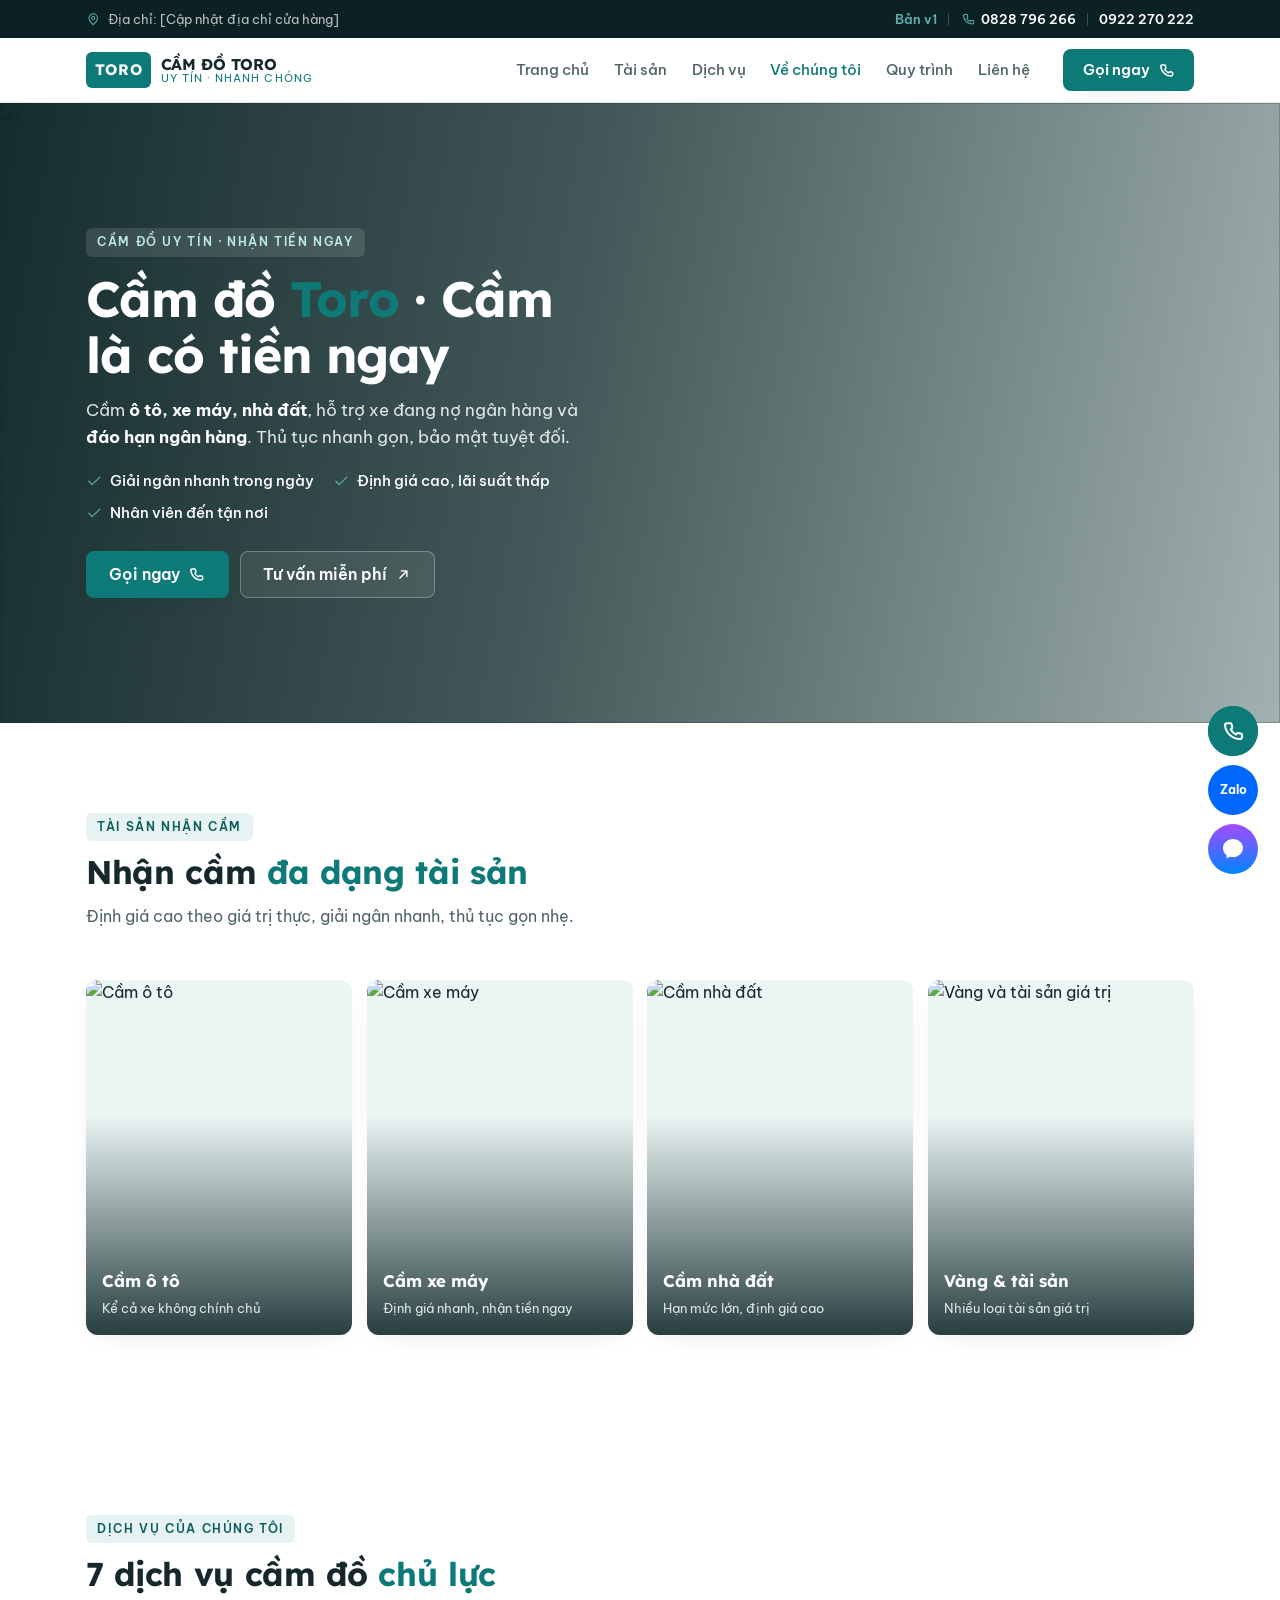
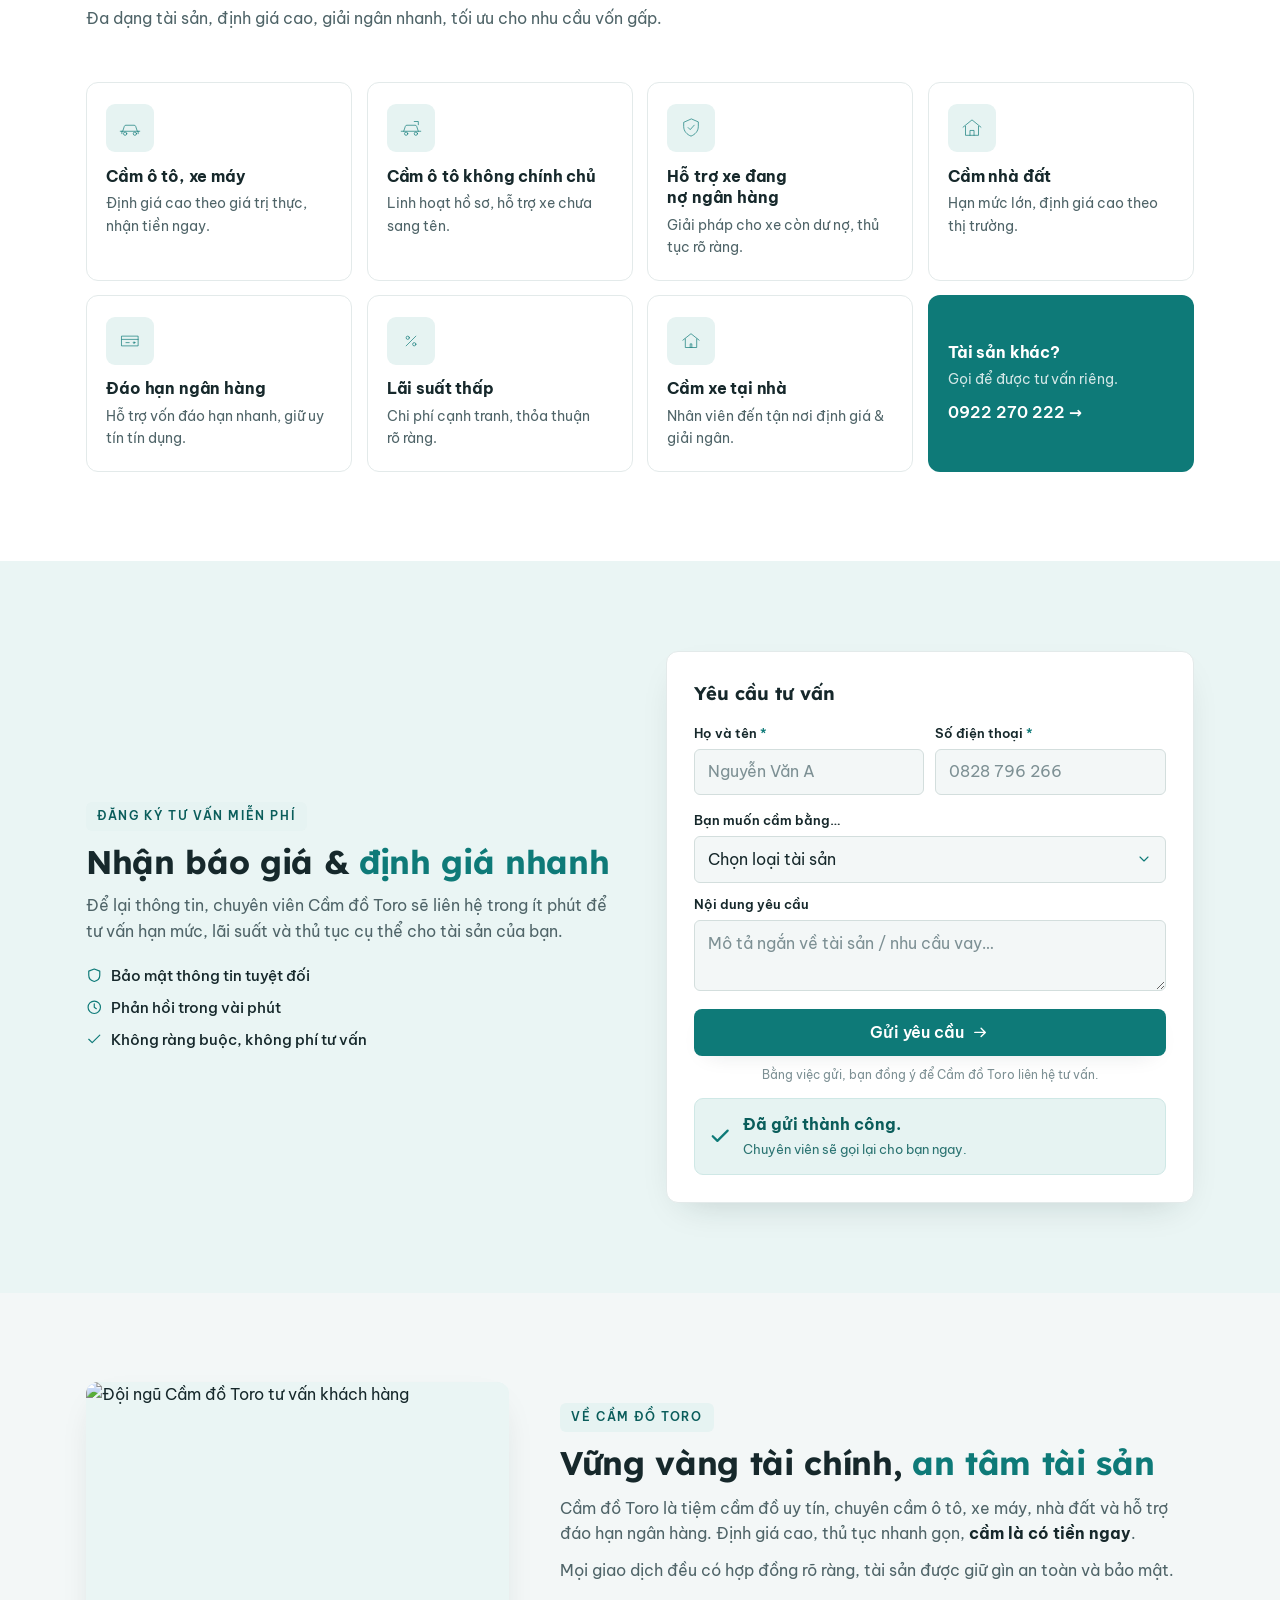
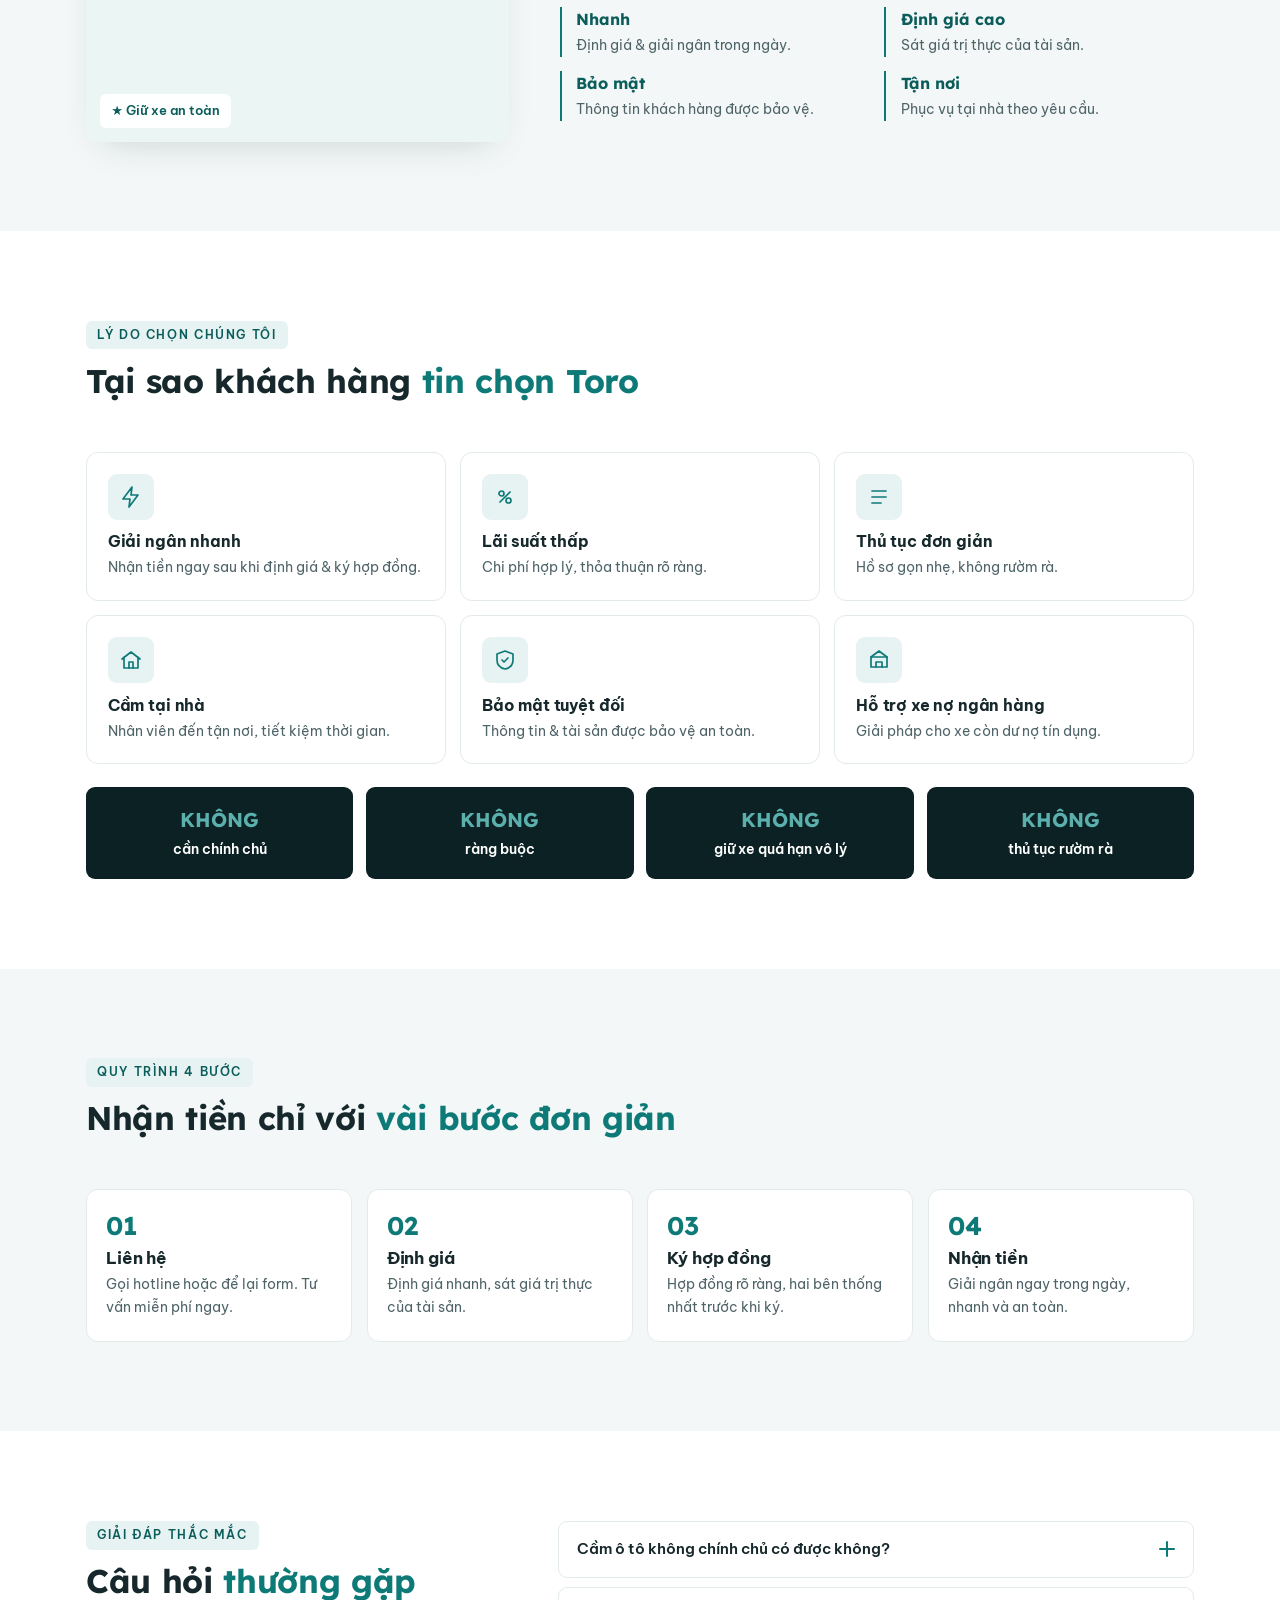
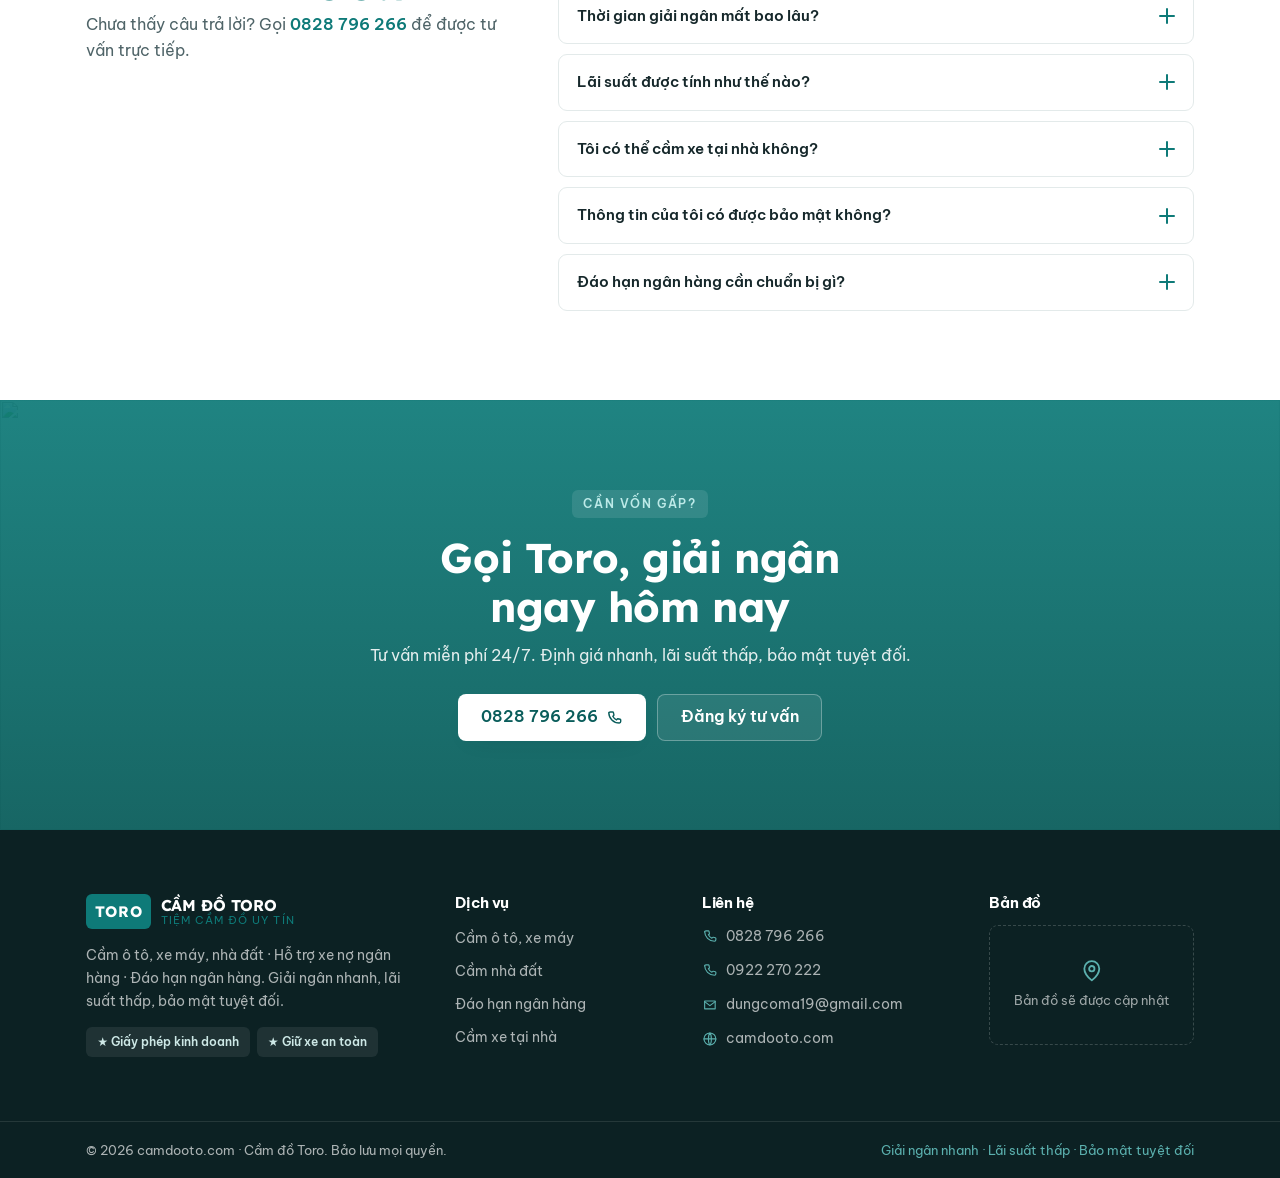
==== commit 4def69a5: "Sua giong noi cho dung tiem cam do (bo tu duy ngan hang) - Bo han section 'may tinh lai' o ca v1 + v" ====
--- a/v2.html
+++ b/v2.html
@@ -94,12 +94,12 @@
       <img class="hero-img__bg ph" src="https://loremflickr.com/1600/900/car,key?lock=21" alt="" aria-hidden="true" />
       <div class="container">
         <div class="hero-img__inner">
-          <span class="eyebrow">Hỗ trợ tài chính · Cầm đồ uy tín</span>
-          <h1 class="hero__title" id="hero-title">Cầm đồ <span class="text-brand">Toro</span> · Vốn nhanh trong tầm tay</h1>
+          <span class="eyebrow">Cầm đồ uy tín · Nhận tiền ngay</span>
+          <h1 class="hero__title" id="hero-title">Cầm đồ <span class="text-brand">Toro</span> · Cầm là có tiền ngay</h1>
           <p class="hero__sub">Cầm <strong>ô tô, xe máy, nhà đất</strong>, hỗ trợ xe đang nợ ngân hàng và <strong>đáo hạn ngân hàng</strong>. Thủ tục nhanh gọn, bảo mật tuyệt đối.</p>
           <ul class="hero-img__points">
             <li><svg class="ico" viewBox="0 0 24 24" aria-hidden="true"><path d="m20 6-11 11-5-5"/></svg> Giải ngân nhanh trong ngày</li>
-            <li><svg class="ico" viewBox="0 0 24 24" aria-hidden="true"><path d="m20 6-11 11-5-5"/></svg> Lãi suất thấp, minh bạch</li>
+            <li><svg class="ico" viewBox="0 0 24 24" aria-hidden="true"><path d="m20 6-11 11-5-5"/></svg> Định giá cao, lãi suất thấp</li>
             <li><svg class="ico" viewBox="0 0 24 24" aria-hidden="true"><path d="m20 6-11 11-5-5"/></svg> Nhân viên đến tận nơi</li>
           </ul>
           <div class="hero-img__cta">
@@ -122,7 +122,7 @@
           <!-- ẢNH DEMO: thay bằng ảnh thật của tài sản -->
           <a href="#tu-van" class="asset-card reveal"><img class="ph" loading="lazy" src="https://loremflickr.com/600/800/car?lock=31" alt="Cầm ô tô" /><span class="asset-card__label"><strong>Cầm ô tô</strong><span>Kể cả xe không chính chủ</span></span></a>
           <a href="#tu-van" class="asset-card reveal"><img class="ph" loading="lazy" src="https://loremflickr.com/600/800/motorbike?lock=32" alt="Cầm xe máy" /><span class="asset-card__label"><strong>Cầm xe máy</strong><span>Định giá nhanh, nhận tiền ngay</span></span></a>
-          <a href="#tu-van" class="asset-card reveal"><img class="ph" loading="lazy" src="https://loremflickr.com/600/800/house?lock=33" alt="Cầm nhà đất" /><span class="asset-card__label"><strong>Cầm nhà đất</strong><span>Hạn mức lớn, minh bạch</span></span></a>
+          <a href="#tu-van" class="asset-card reveal"><img class="ph" loading="lazy" src="https://loremflickr.com/600/800/house?lock=33" alt="Cầm nhà đất" /><span class="asset-card__label"><strong>Cầm nhà đất</strong><span>Hạn mức lớn, định giá cao</span></span></a>
           <a href="#tu-van" class="asset-card reveal"><img class="ph" loading="lazy" src="https://loremflickr.com/600/800/gold,jewelry?lock=34" alt="Vàng và tài sản giá trị" /><span class="asset-card__label"><strong>Vàng &amp; tài sản</strong><span>Nhiều loại tài sản giá trị</span></span></a>
         </div>
       </div>
@@ -140,9 +140,9 @@
           <li class="service reveal"><span class="service__ico"><svg viewBox="0 0 64 64" aria-hidden="true"><path d="M8 40h48M14 40l4-12a4 4 0 0 1 3.8-2.8h20.4A4 4 0 0 1 46 28l4 12M12 40v6m40-6v6"/><circle cx="20" cy="46" r="4"/><circle cx="44" cy="46" r="4"/></svg></span><h3>Cầm ô tô, xe máy</h3><p>Định giá cao theo giá trị thực, nhận tiền ngay.</p></li>
           <li class="service reveal"><span class="service__ico"><svg viewBox="0 0 64 64" aria-hidden="true"><path d="M8 40h48M14 40l4-12a4 4 0 0 1 3.8-2.8h20.4A4 4 0 0 1 46 28l4 12"/><circle cx="20" cy="46" r="4"/><circle cx="44" cy="46" r="4"/><path d="M40 16h10v8"/></svg></span><h3>Cầm ô tô không chính chủ</h3><p>Linh hoạt hồ sơ, hỗ trợ xe chưa sang tên.</p></li>
           <li class="service reveal"><span class="service__ico"><svg viewBox="0 0 64 64" aria-hidden="true"><path d="M32 10 14 18v10c0 12 8 20 18 24 10-4 18-12 18-24V18Z"/><path d="m25 31 5 5 10-11"/></svg></span><h3>Hỗ trợ xe đang nợ ngân hàng</h3><p>Giải pháp cho xe còn dư nợ, thủ tục rõ ràng.</p></li>
-          <li class="service reveal"><span class="service__ico"><svg viewBox="0 0 64 64" aria-hidden="true"><path d="M10 30 32 12l22 18M16 28v22h32V28M27 50V38h10v12"/></svg></span><h3>Cầm nhà đất</h3><p>Hạn mức lớn, định giá minh bạch theo thị trường.</p></li>
+          <li class="service reveal"><span class="service__ico"><svg viewBox="0 0 64 64" aria-hidden="true"><path d="M10 30 32 12l22 18M16 28v22h32V28M27 50V38h10v12"/></svg></span><h3>Cầm nhà đất</h3><p>Hạn mức lớn, định giá cao theo thị trường.</p></li>
           <li class="service reveal"><span class="service__ico"><svg viewBox="0 0 64 64" aria-hidden="true"><path d="M12 20h40v24H12z"/><path d="M12 28h40M22 36h8"/><circle cx="42" cy="36" r="2"/></svg></span><h3>Đáo hạn ngân hàng</h3><p>Hỗ trợ vốn đáo hạn nhanh, giữ uy tín tín dụng.</p></li>
-          <li class="service reveal"><span class="service__ico"><svg viewBox="0 0 64 64" aria-hidden="true"><path d="M20 44 44 20"/><circle cx="24" cy="24" r="4"/><circle cx="40" cy="40" r="4"/></svg></span><h3>Lãi suất thấp</h3><p>Chi phí cạnh tranh, công khai trước khi ký.</p></li>
+          <li class="service reveal"><span class="service__ico"><svg viewBox="0 0 64 64" aria-hidden="true"><path d="M20 44 44 20"/><circle cx="24" cy="24" r="4"/><circle cx="40" cy="40" r="4"/></svg></span><h3>Lãi suất thấp</h3><p>Chi phí cạnh tranh, thỏa thuận rõ ràng.</p></li>
           <li class="service reveal"><span class="service__ico"><svg viewBox="0 0 64 64" aria-hidden="true"><path d="M12 30 32 14l20 16M18 27v21h28V27"/><path d="M30 48v-9h4v9"/></svg></span><h3>Cầm xe tại nhà</h3><p>Nhân viên đến tận nơi định giá &amp; giải ngân.</p></li>
           <li class="service service--cta reveal"><div class="service__cta-core"><h3>Tài sản khác?</h3><p>Gọi để được tư vấn riêng.</p><a href="tel:0922270222" class="link-brand">0922 270 222 →</a></div></li>
         </ul>
@@ -208,51 +208,7 @@
       </div>
     </section>
 
-    <!-- VÍ DỤ CHI PHÍ -->
-    <section class="calc section" id="chi-phi" aria-labelledby="cp-title">
-      <div class="container calc__grid">
-        <div class="calc__head">
-          <span class="eyebrow">Minh bạch chi phí</span>
-          <h2 class="section__title" id="cp-title">Ước tính lãi <span class="text-brand">trong vài giây</span></h2>
-          <p class="section__lead">Công cụ minh hoạ giúp bạn hình dung chi phí. Lãi suất, thời hạn vay được công khai rõ ràng: <strong>không phí ẩn, không phát sinh</strong>.</p>
-          <ul class="calc__terms">
-            <li><span>Thời hạn vay</span><strong>Linh hoạt theo thỏa thuận</strong></li>
-            <li><span>Lãi suất</span><strong>Công khai trước khi ký hợp đồng</strong></li>
-            <li><span>Phí ẩn</span><strong>Không, cam kết bằng văn bản</strong></li>
-          </ul>
-        </div>
-        <div class="calc__panelwrap">
-          <div class="calc__panel">
-            <div class="field">
-              <label for="c-amount">Số tiền muốn vay (VNĐ)</label>
-              <input type="range" id="c-amount" min="5000000" max="500000000" step="5000000" value="50000000" />
-              <output class="calc__out" id="c-amount-out">50.000.000 ₫</output>
-            </div>
-            <div class="field">
-              <label for="c-rate">Lãi suất tham khảo (%/tháng)</label>
-              <div class="select-wrap">
-                <select id="c-rate"><option value="1">1%/tháng</option><option value="1.5" selected>1,5%/tháng</option><option value="2">2%/tháng</option><option value="3">3%/tháng</option></select>
-                <svg class="select-wrap__chev" viewBox="0 0 24 24" aria-hidden="true"><path d="m6 9 6 6 6-6"/></svg>
-              </div>
-            </div>
-            <div class="field">
-              <label for="c-term">Thời hạn (tháng)</label>
-              <div class="chip-row" id="c-term-row" role="group" aria-label="Chọn thời hạn">
-                <button type="button" class="chip" data-term="1">1</button>
-                <button type="button" class="chip is-active" data-term="3">3</button>
-                <button type="button" class="chip" data-term="6">6</button>
-                <button type="button" class="chip" data-term="12">12</button>
-              </div>
-            </div>
-            <div class="calc__result">
-              <div class="calc__result-row"><span>Lãi mỗi tháng (ước tính)</span><strong id="c-monthly">750.000 ₫</strong></div>
-              <div class="calc__result-row calc__result-row--total"><span>Tổng lãi cả kỳ</span><strong id="c-total" class="text-brand">2.250.000 ₫</strong></div>
-            </div>
-            <p class="calc__disclaimer">* Chỉ mang tính minh hoạ, không phải báo giá chính thức. Gọi <a href="tel:0828796266">0828 796 266</a> để nhận con số chính xác.</p>
-          </div>
-        </div>
-      </div>
-    </section>
+    <!-- (Đã bỏ section máy tính lãi: tiệm cầm đồ không phô số lãi như ngân hàng) -->
 
     <!-- VỀ CHÚNG TÔI (có ảnh) -->
     <section class="about-img section section--soft" id="ve-chung-toi" aria-labelledby="vct-title">
@@ -260,16 +216,16 @@
         <div class="about-img__media">
           <!-- ẢNH DEMO: thay bằng ảnh cửa hàng / đội ngũ thật -->
           <img class="ph" loading="lazy" src="https://loremflickr.com/800/680/handshake,office?lock=41" alt="Đội ngũ Cầm đồ Toro tư vấn khách hàng" />
-          <span class="about-img__tag">★ Hợp đồng minh bạch</span>
+          <span class="about-img__tag">★ Giữ xe an toàn</span>
         </div>
         <div class="about__copy">
           <span class="eyebrow">Về Cầm đồ Toro</span>
           <h2 class="section__title" id="vct-title">Vững vàng tài chính, <span class="text-brand">an tâm tài sản</span></h2>
-          <p>Cầm đồ Toro là đơn vị hỗ trợ tài chính uy tín, chuyên cầm cố ô tô, xe máy, nhà đất và các dịch vụ đáo hạn ngân hàng. Với quy trình chuẩn hóa và đội ngũ giàu kinh nghiệm, chúng tôi giúp khách hàng tiếp cận nguồn vốn <strong>nhanh, gọn, bảo mật</strong>.</p>
-          <p>Mọi khoản vay đều dựa trên hợp đồng rõ ràng, lãi suất công khai và cam kết không phí ẩn.</p>
+          <p>Cầm đồ Toro là tiệm cầm đồ uy tín, chuyên cầm ô tô, xe máy, nhà đất và hỗ trợ đáo hạn ngân hàng. Định giá cao, thủ tục nhanh gọn, <strong>cầm là có tiền ngay</strong>.</p>
+          <p>Mọi giao dịch đều có hợp đồng rõ ràng, tài sản được giữ gìn an toàn và bảo mật.</p>
           <ul class="about__list">
             <li><strong>Nhanh</strong><span>Định giá &amp; giải ngân trong ngày.</span></li>
-            <li><strong>Minh bạch</strong><span>Lãi suất, điều khoản rõ ràng từ đầu.</span></li>
+            <li><strong>Định giá cao</strong><span>Sát giá trị thực của tài sản.</span></li>
             <li><strong>Bảo mật</strong><span>Thông tin khách hàng được bảo vệ.</span></li>
             <li><strong>Tận nơi</strong><span>Phục vụ tại nhà theo yêu cầu.</span></li>
           </ul>
@@ -286,15 +242,15 @@
         </header>
         <ul class="why__grid">
           <li class="why__item reveal"><span class="why__ico"><svg viewBox="0 0 24 24" aria-hidden="true"><path d="M13 2 4 14h7l-1 8 9-12h-7z"/></svg></span><h3>Giải ngân nhanh</h3><p>Nhận tiền ngay sau khi định giá &amp; ký hợp đồng.</p></li>
-          <li class="why__item reveal"><span class="why__ico"><svg viewBox="0 0 24 24" aria-hidden="true"><path d="M7 17 17 7"/><circle cx="8.5" cy="8.5" r="2.5"/><circle cx="15.5" cy="15.5" r="2.5"/></svg></span><h3>Lãi suất thấp</h3><p>Chi phí cạnh tranh, công khai minh bạch.</p></li>
+          <li class="why__item reveal"><span class="why__ico"><svg viewBox="0 0 24 24" aria-hidden="true"><path d="M7 17 17 7"/><circle cx="8.5" cy="8.5" r="2.5"/><circle cx="15.5" cy="15.5" r="2.5"/></svg></span><h3>Lãi suất thấp</h3><p>Chi phí hợp lý, thỏa thuận rõ ràng.</p></li>
           <li class="why__item reveal"><span class="why__ico"><svg viewBox="0 0 24 24" aria-hidden="true"><path d="M5 6h14M5 12h14M5 18h9"/></svg></span><h3>Thủ tục đơn giản</h3><p>Hồ sơ gọn nhẹ, không rườm rà.</p></li>
           <li class="why__item reveal"><span class="why__ico"><svg viewBox="0 0 24 24" aria-hidden="true"><path d="M3 11 12 4l9 7M5 9v11h14V9"/><path d="M10 20v-6h4v6"/></svg></span><h3>Cầm tại nhà</h3><p>Nhân viên đến tận nơi, tiết kiệm thời gian.</p></li>
           <li class="why__item reveal"><span class="why__ico"><svg viewBox="0 0 24 24" aria-hidden="true"><path d="M12 3 4 6v6c0 5 3.4 8 8 9 4.6-1 8-4 8-9V6Z"/><path d="m9 12 2 2 4-4"/></svg></span><h3>Bảo mật tuyệt đối</h3><p>Thông tin &amp; tài sản được bảo vệ an toàn.</p></li>
           <li class="why__item reveal"><span class="why__ico"><svg viewBox="0 0 24 24" aria-hidden="true"><path d="M4 9h16v10H4z"/><path d="M4 9 12 3l8 6M9 19v-5h6v5"/></svg></span><h3>Hỗ trợ xe nợ ngân hàng</h3><p>Giải pháp cho xe còn dư nợ tín dụng.</p></li>
         </ul>
         <div class="why__pledge">
-          <div class="pledge"><div class="pledge__core"><span class="pledge__no">KHÔNG</span><strong>phí ẩn</strong></div></div>
-          <div class="pledge"><div class="pledge__core"><span class="pledge__no">KHÔNG</span><strong>phát sinh</strong></div></div>
+          <div class="pledge"><div class="pledge__core"><span class="pledge__no">KHÔNG</span><strong>cần chính chủ</strong></div></div>
+          <div class="pledge"><div class="pledge__core"><span class="pledge__no">KHÔNG</span><strong>ràng buộc</strong></div></div>
           <div class="pledge"><div class="pledge__core"><span class="pledge__no">KHÔNG</span><strong>giữ xe quá hạn vô lý</strong></div></div>
           <div class="pledge"><div class="pledge__core"><span class="pledge__no">KHÔNG</span><strong>thủ tục rườm rà</strong></div></div>
         </div>
@@ -310,8 +266,8 @@
         </header>
         <ol class="steps">
           <li class="step reveal"><span class="step__num">01</span><div class="step__body"><h3>Liên hệ</h3><p>Gọi hotline hoặc để lại form. Tư vấn miễn phí ngay.</p></div></li>
-          <li class="step reveal"><span class="step__num">02</span><div class="step__body"><h3>Định giá</h3><p>Định giá tài sản nhanh, minh bạch, đúng giá trị thực.</p></div></li>
-          <li class="step reveal"><span class="step__num">03</span><div class="step__body"><h3>Ký hợp đồng</h3><p>Hợp đồng rõ ràng, lãi suất &amp; điều khoản công khai.</p></div></li>
+          <li class="step reveal"><span class="step__num">02</span><div class="step__body"><h3>Định giá</h3><p>Định giá nhanh, sát giá trị thực của tài sản.</p></div></li>
+          <li class="step reveal"><span class="step__num">03</span><div class="step__body"><h3>Ký hợp đồng</h3><p>Hợp đồng rõ ràng, hai bên thống nhất trước khi ký.</p></div></li>
           <li class="step reveal"><span class="step__num">04</span><div class="step__body"><h3>Nhận tiền</h3><p>Giải ngân ngay trong ngày, nhanh và an toàn.</p></div></li>
         </ol>
       </div>
@@ -328,7 +284,7 @@
         <div class="faq__list" id="faq-list">
           <div class="faq__item"><button class="faq__q" aria-expanded="false"><span>Cầm ô tô không chính chủ có được không?</span><span class="faq__icon" aria-hidden="true"></span></button><div class="faq__a"><div class="faq__a-inner"><p>Được. Toro hỗ trợ cả xe không chính chủ và xe đang nợ ngân hàng, với thủ tục linh hoạt. Vui lòng mang theo giấy tờ liên quan để được định giá chính xác.</p></div></div></div>
           <div class="faq__item"><button class="faq__q" aria-expanded="false"><span>Thời gian giải ngân mất bao lâu?</span><span class="faq__icon" aria-hidden="true"></span></button><div class="faq__a"><div class="faq__a-inner"><p>Sau khi định giá và ký hợp đồng, bạn nhận tiền ngay trong ngày, nhiều trường hợp chỉ trong vòng 15–30 phút.</p></div></div></div>
-          <div class="faq__item"><button class="faq__q" aria-expanded="false"><span>Lãi suất được tính như thế nào?</span><span class="faq__icon" aria-hidden="true"></span></button><div class="faq__a"><div class="faq__a-inner"><p>Lãi suất được công khai và thống nhất trước khi ký hợp đồng, không phí ẩn, không phát sinh.</p></div></div></div>
+          <div class="faq__item"><button class="faq__q" aria-expanded="false"><span>Lãi suất được tính như thế nào?</span><span class="faq__icon" aria-hidden="true"></span></button><div class="faq__a"><div class="faq__a-inner"><p>Lãi suất tùy loại tài sản và được thỏa thuận, thống nhất ngay khi định giá. Gọi hotline để được báo mức cụ thể cho trường hợp của bạn.</p></div></div></div>
           <div class="faq__item"><button class="faq__q" aria-expanded="false"><span>Tôi có thể cầm xe tại nhà không?</span><span class="faq__icon" aria-hidden="true"></span></button><div class="faq__a"><div class="faq__a-inner"><p>Có. Nhân viên Toro sẽ đến tận nơi để định giá và hoàn tất thủ tục, giúp bạn tiết kiệm thời gian.</p></div></div></div>
           <div class="faq__item"><button class="faq__q" aria-expanded="false"><span>Thông tin của tôi có được bảo mật không?</span><span class="faq__icon" aria-hidden="true"></span></button><div class="faq__a"><div class="faq__a-inner"><p>Tuyệt đối. Mọi thông tin khách hàng và tài sản đều được bảo mật theo cam kết.</p></div></div></div>
           <div class="faq__item"><button class="faq__q" aria-expanded="false"><span>Đáo hạn ngân hàng cần chuẩn bị gì?</span><span class="faq__icon" aria-hidden="true"></span></button><div class="faq__a"><div class="faq__a-inner"><p>Bạn chỉ cần cung cấp thông tin khoản vay cần đáo hạn. Toro sẽ tư vấn phương án và hỗ trợ nguồn vốn nhanh chóng.</p></div></div></div>
@@ -356,9 +312,9 @@
   <footer class="footer" id="lien-he">
     <div class="container footer__grid">
       <div class="footer__brand">
-        <a href="#trang-chu" class="brand brand--footer"><span class="brand__badge">TORO</span><span class="brand__txt"><strong>CẦM ĐỒ TORO</strong><em>Hỗ trợ tài chính uy tín</em></span></a>
+        <a href="#trang-chu" class="brand brand--footer"><span class="brand__badge">TORO</span><span class="brand__txt"><strong>CẦM ĐỒ TORO</strong><em>Tiệm cầm đồ uy tín</em></span></a>
         <p>Cầm ô tô, xe máy, nhà đất · Hỗ trợ xe nợ ngân hàng · Đáo hạn ngân hàng. Giải ngân nhanh, lãi suất thấp, bảo mật tuyệt đối.</p>
-        <div class="footer__pills"><span class="pill">★ Giấy phép kinh doanh</span><span class="pill">★ Không phí ẩn</span></div>
+        <div class="footer__pills"><span class="pill">★ Giấy phép kinh doanh</span><span class="pill">★ Giữ xe an toàn</span></div>
       </div>
       <div class="footer__col"><h4>Dịch vụ</h4><ul><li><a href="#dich-vu">Cầm ô tô, xe máy</a></li><li><a href="#dich-vu">Cầm nhà đất</a></li><li><a href="#dich-vu">Đáo hạn ngân hàng</a></li><li><a href="#dich-vu">Cầm xe tại nhà</a></li></ul></div>
       <div class="footer__col"><h4>Liên hệ</h4><ul class="footer__contact">
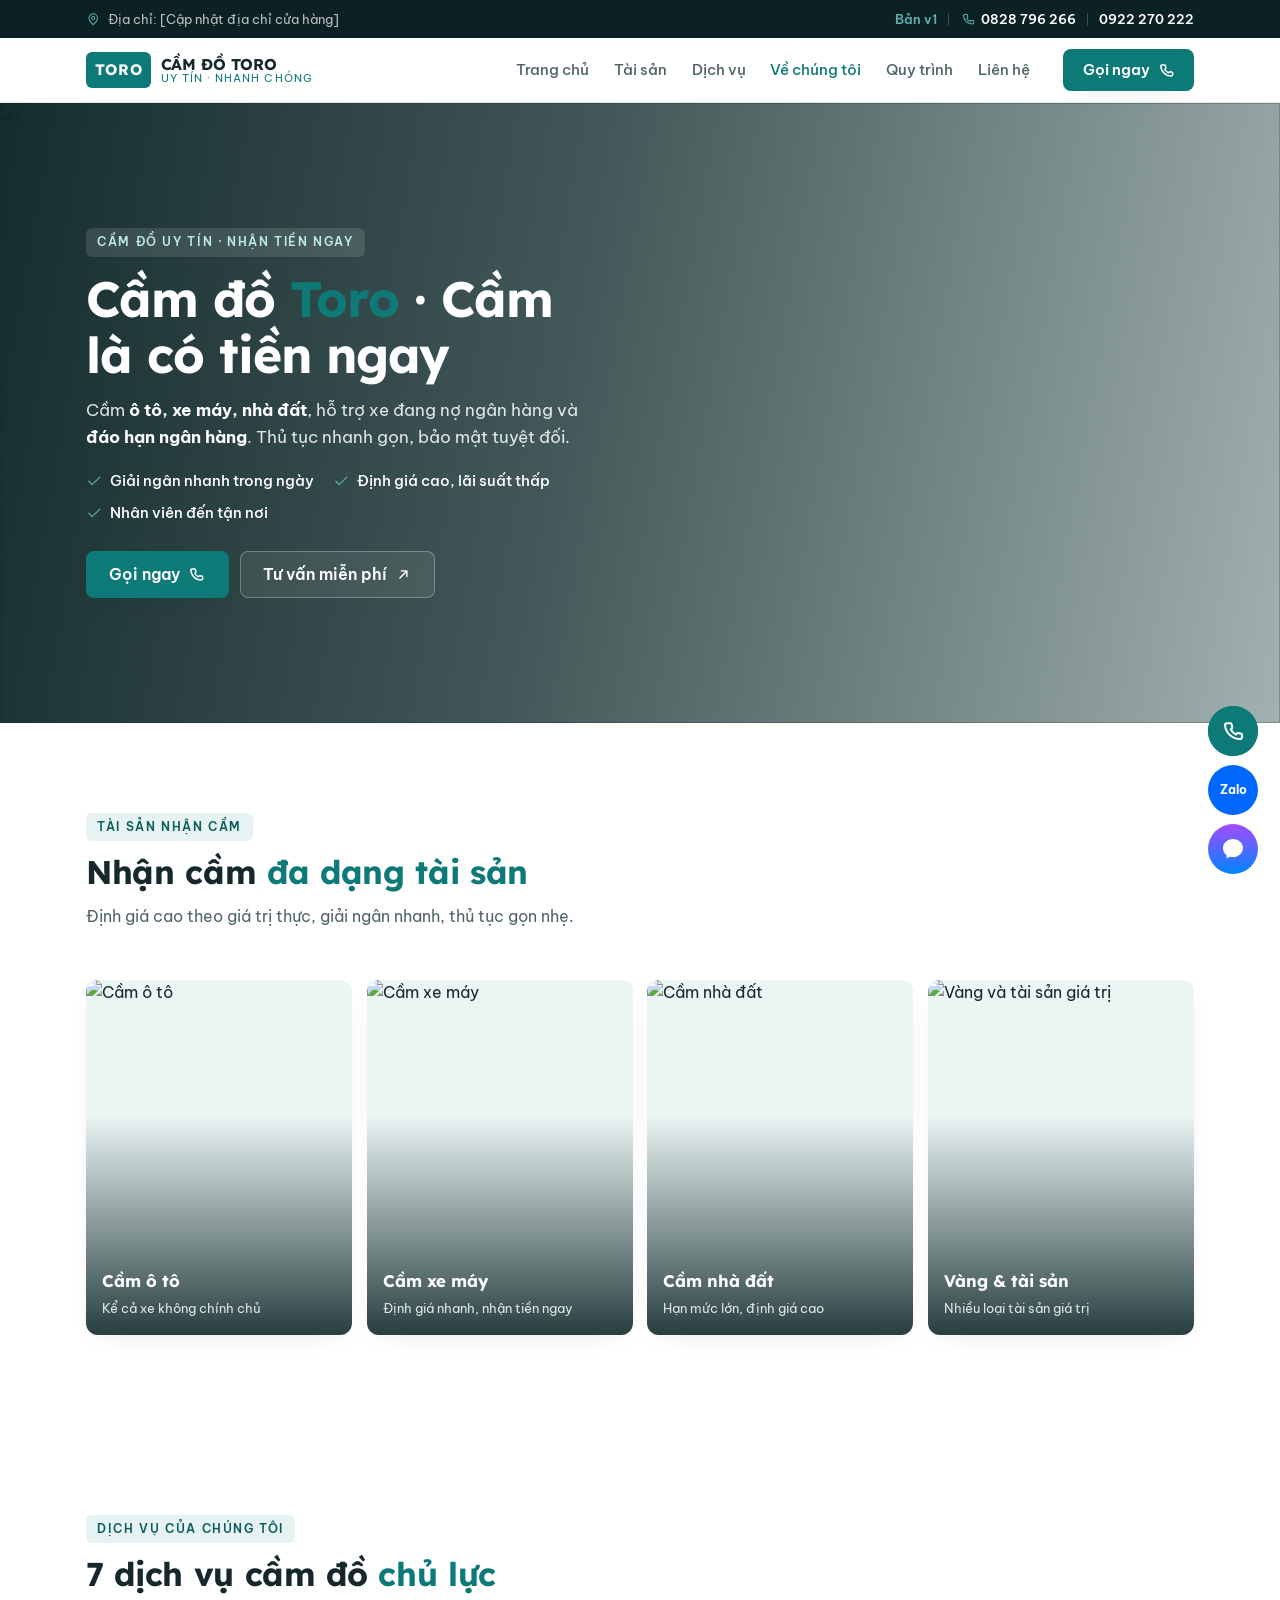
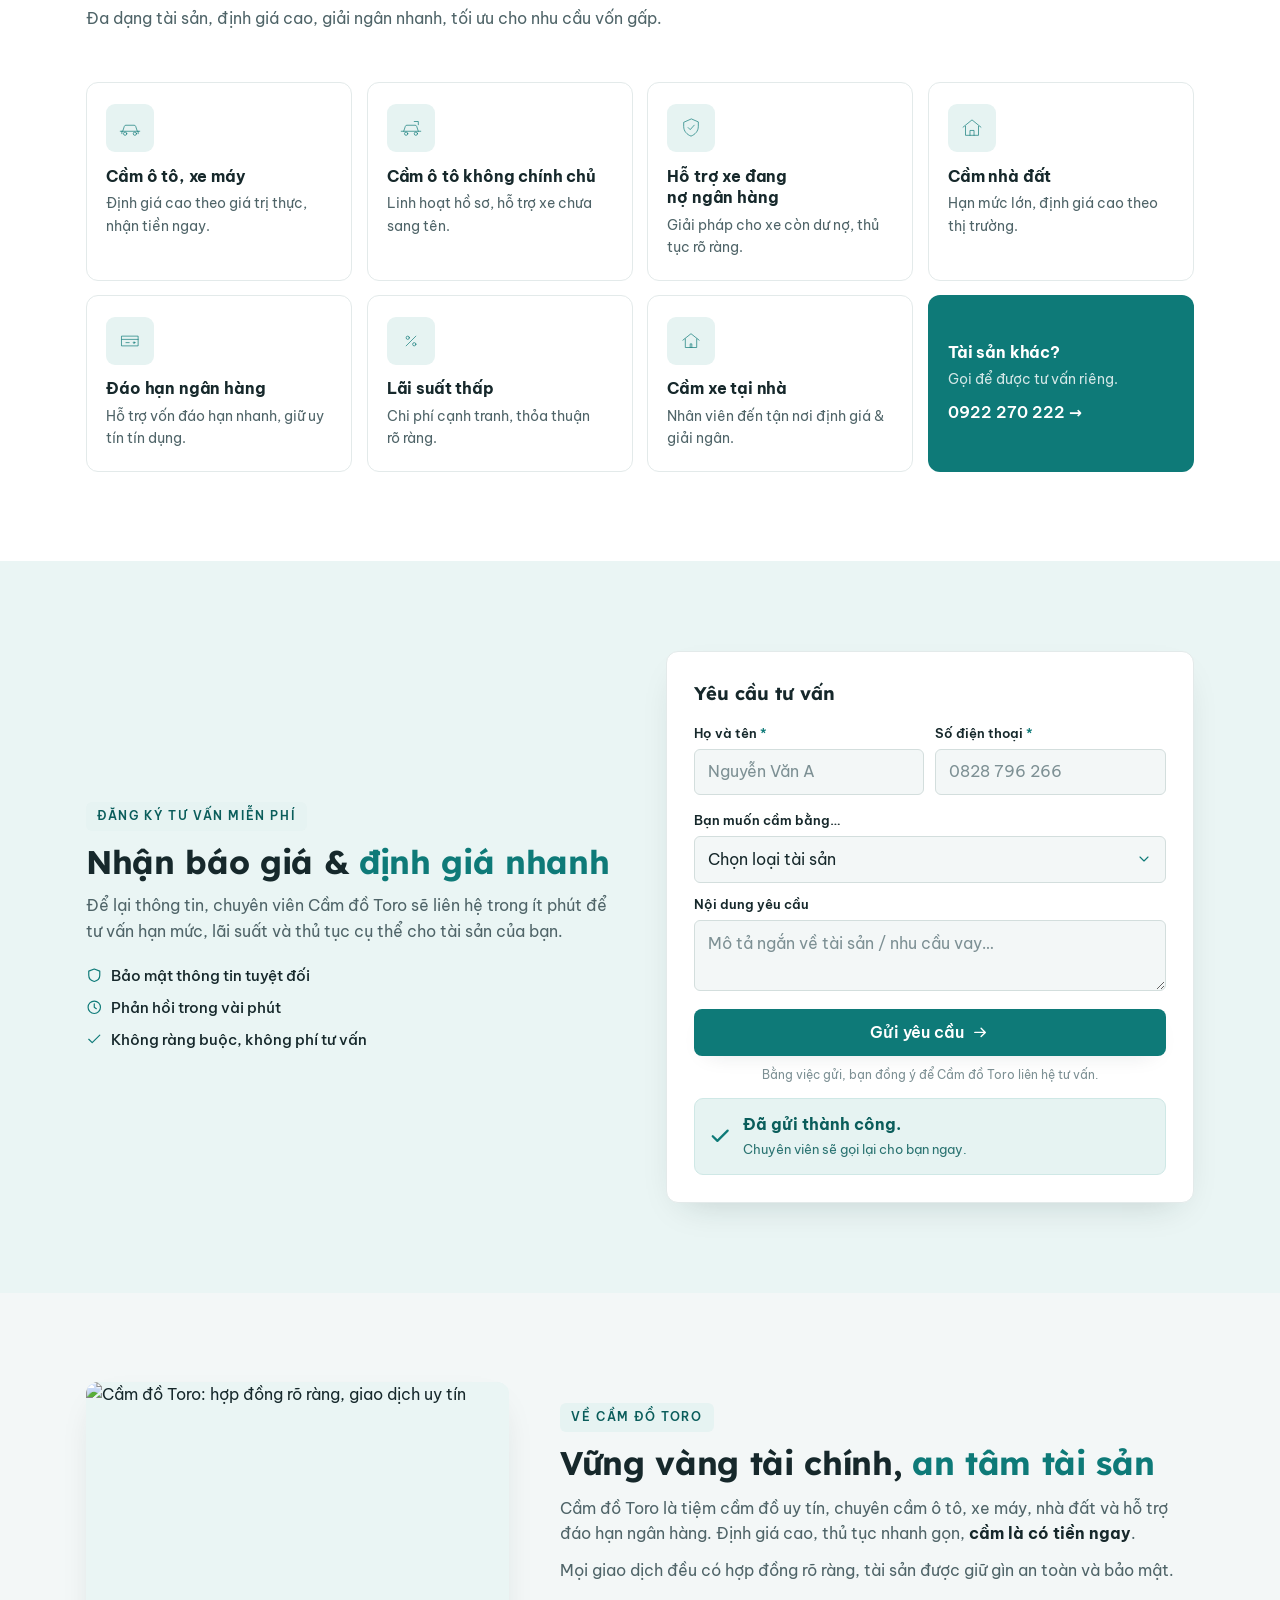
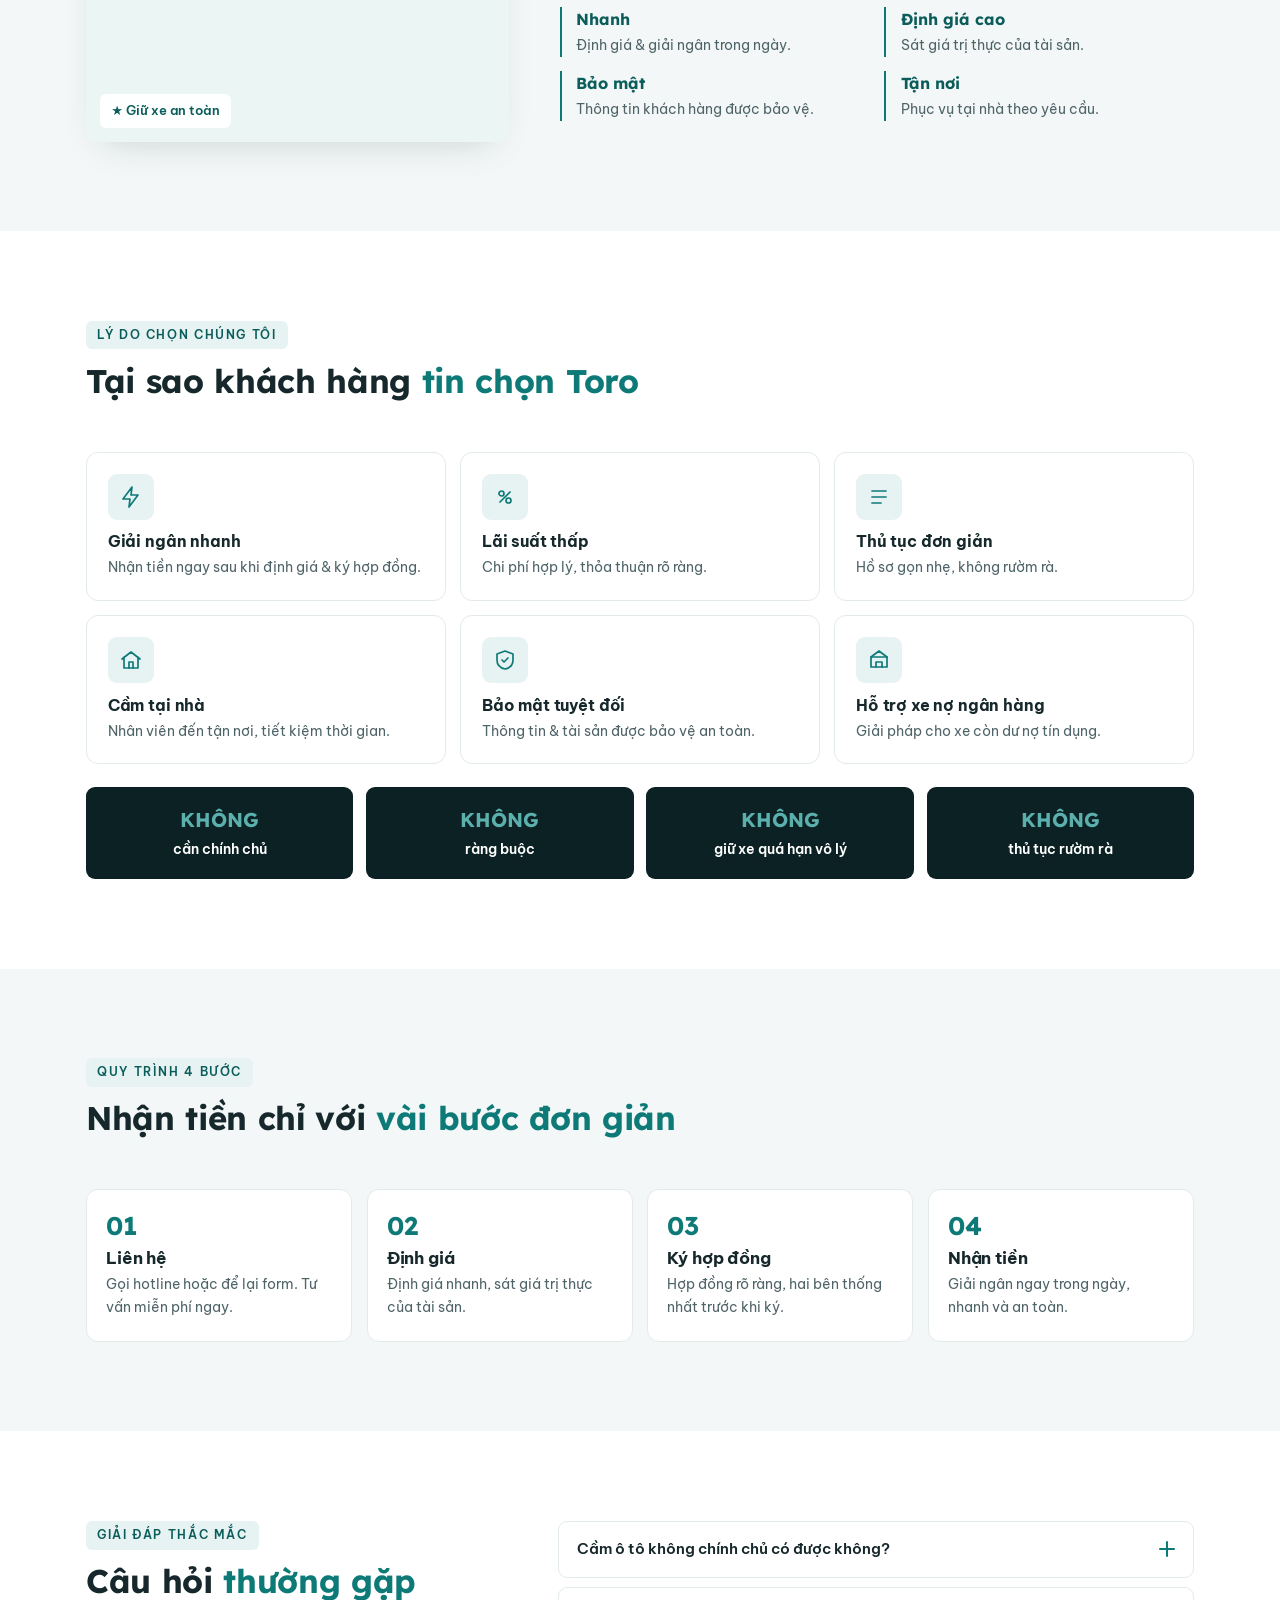
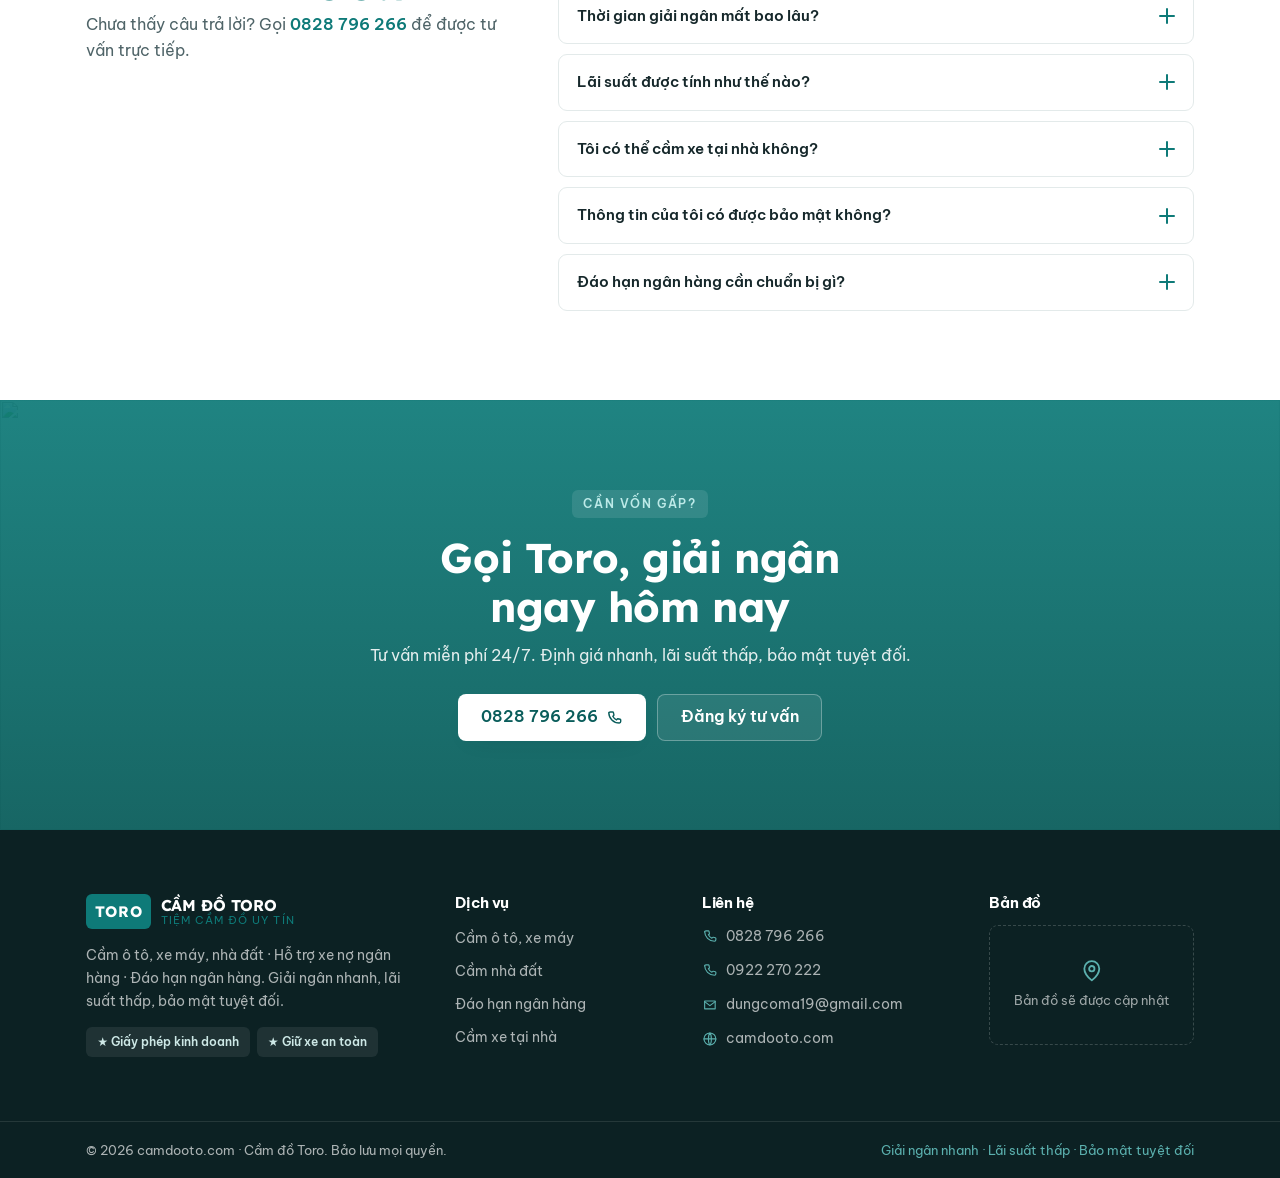
==== commit 92c666b2: "Thay anh ngau nhien bang anh dung chu the (Pexels) - Bo loremflickr (lay ngau nhien, hay ra anh la) " ====
--- a/v2.html
+++ b/v2.html
@@ -19,9 +19,9 @@
   <link rel="stylesheet" href="v2.css" />
 
   <!-- ============================================================
-       ẢNH: tất cả ảnh dưới đây là ẢNH DEMO (loremflickr, Flickr CC ngẫu nhiên).
-       => THAY bằng ảnh THẬT của cửa hàng / tài sản (đúng bản quyền) trước khi chạy thật.
-       Ảnh thật của chính cửa hàng còn giúp tăng độ tin cậy.
+       ẢNH: dùng ảnh stock Pexels (giấy phép miễn phí thương mại, không bắt buộc ghi nguồn),
+       chọn đúng chủ thể (ô tô, xe máy, nhà đất, vàng, bắt tay).
+       => Nên thay bằng ảnh THẬT của cửa hàng / tài sản để tăng độ tin cậy.
        ============================================================ -->
 </head>
 
@@ -91,7 +91,7 @@
     <!-- HERO có ảnh nền -->
     <section class="hero-img" aria-labelledby="hero-title">
       <!-- ẢNH DEMO: thay bằng ảnh thật (vd ô tô / cửa hàng) -->
-      <img class="hero-img__bg ph" src="https://loremflickr.com/1600/900/car,key?lock=21" alt="" aria-hidden="true" />
+      <img class="hero-img__bg ph" src="https://images.pexels.com/photos/170811/pexels-photo-170811.jpeg?auto=compress&cs=tinysrgb&w=1280" alt="" aria-hidden="true" />
       <div class="container">
         <div class="hero-img__inner">
           <span class="eyebrow">Cầm đồ uy tín · Nhận tiền ngay</span>
@@ -120,10 +120,10 @@
         </header>
         <div class="assets__grid">
           <!-- ẢNH DEMO: thay bằng ảnh thật của tài sản -->
-          <a href="#tu-van" class="asset-card reveal"><img class="ph" loading="lazy" src="https://loremflickr.com/600/800/car?lock=31" alt="Cầm ô tô" /><span class="asset-card__label"><strong>Cầm ô tô</strong><span>Kể cả xe không chính chủ</span></span></a>
-          <a href="#tu-van" class="asset-card reveal"><img class="ph" loading="lazy" src="https://loremflickr.com/600/800/motorbike?lock=32" alt="Cầm xe máy" /><span class="asset-card__label"><strong>Cầm xe máy</strong><span>Định giá nhanh, nhận tiền ngay</span></span></a>
-          <a href="#tu-van" class="asset-card reveal"><img class="ph" loading="lazy" src="https://loremflickr.com/600/800/house?lock=33" alt="Cầm nhà đất" /><span class="asset-card__label"><strong>Cầm nhà đất</strong><span>Hạn mức lớn, định giá cao</span></span></a>
-          <a href="#tu-van" class="asset-card reveal"><img class="ph" loading="lazy" src="https://loremflickr.com/600/800/gold,jewelry?lock=34" alt="Vàng và tài sản giá trị" /><span class="asset-card__label"><strong>Vàng &amp; tài sản</strong><span>Nhiều loại tài sản giá trị</span></span></a>
+          <a href="#tu-van" class="asset-card reveal"><img class="ph" loading="lazy" src="https://images.pexels.com/photos/170811/pexels-photo-170811.jpeg?auto=compress&cs=tinysrgb&w=600" alt="Cầm ô tô" /><span class="asset-card__label"><strong>Cầm ô tô</strong><span>Kể cả xe không chính chủ</span></span></a>
+          <a href="#tu-van" class="asset-card reveal"><img class="ph" loading="lazy" src="https://images.pexels.com/photos/16330298/pexels-photo-16330298.jpeg?auto=compress&cs=tinysrgb&w=600" alt="Cầm xe máy" /><span class="asset-card__label"><strong>Cầm xe máy</strong><span>Định giá nhanh, nhận tiền ngay</span></span></a>
+          <a href="#tu-van" class="asset-card reveal"><img class="ph" loading="lazy" src="https://images.pexels.com/photos/20296321/pexels-photo-20296321.jpeg?auto=compress&cs=tinysrgb&w=600" alt="Cầm nhà đất" /><span class="asset-card__label"><strong>Cầm nhà đất</strong><span>Hạn mức lớn, định giá cao</span></span></a>
+          <a href="#tu-van" class="asset-card reveal"><img class="ph" loading="lazy" src="https://images.pexels.com/photos/8705787/pexels-photo-8705787.jpeg?auto=compress&cs=tinysrgb&w=600" alt="Vàng và tài sản giá trị" /><span class="asset-card__label"><strong>Vàng &amp; tài sản</strong><span>Nhiều loại tài sản giá trị</span></span></a>
         </div>
       </div>
     </section>
@@ -215,7 +215,7 @@
       <div class="container about__grid">
         <div class="about-img__media">
           <!-- ẢNH DEMO: thay bằng ảnh cửa hàng / đội ngũ thật -->
-          <img class="ph" loading="lazy" src="https://loremflickr.com/800/680/handshake,office?lock=41" alt="Đội ngũ Cầm đồ Toro tư vấn khách hàng" />
+          <img class="ph" loading="lazy" src="https://images.pexels.com/photos/33175650/pexels-photo-33175650.jpeg?auto=compress&cs=tinysrgb&w=800" alt="Cầm đồ Toro: hợp đồng rõ ràng, giao dịch uy tín" />
           <span class="about-img__tag">★ Giữ xe an toàn</span>
         </div>
         <div class="about__copy">
@@ -295,7 +295,7 @@
     <!-- CTA cuối có ảnh nền -->
     <section class="cta-img" aria-labelledby="fc-title">
       <!-- ẢNH DEMO: thay bằng ảnh thật -->
-      <img class="cta-img__bg ph" src="https://loremflickr.com/1600/700/city,finance?lock=51" alt="" aria-hidden="true" />
+      <img class="cta-img__bg ph" src="https://images.pexels.com/photos/20296321/pexels-photo-20296321.jpeg?auto=compress&cs=tinysrgb&w=1280" alt="" aria-hidden="true" />
       <div class="container cta-img__inner">
         <span class="eyebrow eyebrow--light">Cần vốn gấp?</span>
         <h2 class="finalcta__title" id="fc-title">Gọi Toro, giải ngân ngay hôm nay</h2>
--- a/style.css
+++ b/style.css
@@ -227,6 +227,16 @@
 .trustbar__inner { display: flex; flex-wrap: wrap; gap: 0.6rem 1.8rem; justify-content: center; padding-block: 0.85rem; font-size: 0.82rem; color: var(--text-soft); }
 .trustbar__inner span { white-space: nowrap; }
 .trustbar__inner span::first-letter { color: var(--brand); }
+
+/* ---------- 8b. ẢNH ACCENT (hero + về chúng tôi) ---------- */
+.media-frame { position: relative; border-radius: var(--r-lg); overflow: hidden; box-shadow: var(--shadow-md); background: var(--bg-tint); }
+.media-frame img { width: 100%; height: 100%; object-fit: cover; display: block; }
+.hero__visual { min-height: 0; }
+.hero__photo { position: relative; width: 100%; aspect-ratio: 4 / 3.3; }
+.hero__badge { position: absolute; left: -12px; bottom: -12px; top: auto; right: auto; width: auto; background: var(--brand); border-radius: var(--r-md); box-shadow: var(--shadow-lg); }
+.hero__badge-core { padding: 0.7rem 0.95rem; }
+.about__photo { aspect-ratio: 4 / 3.3; }
+.about__photo-tag { position: absolute; left: 12px; bottom: 12px; z-index: 2; background: rgba(255, 255, 255, 0.92); color: var(--brand-700); font-weight: 600; font-size: 0.8rem; padding: 0.38rem 0.66rem; border-radius: var(--r-sm); backdrop-filter: blur(6px); }
 
 /* ---------- 9. SERVICES ---------- */
 .services { background: var(--bg); }
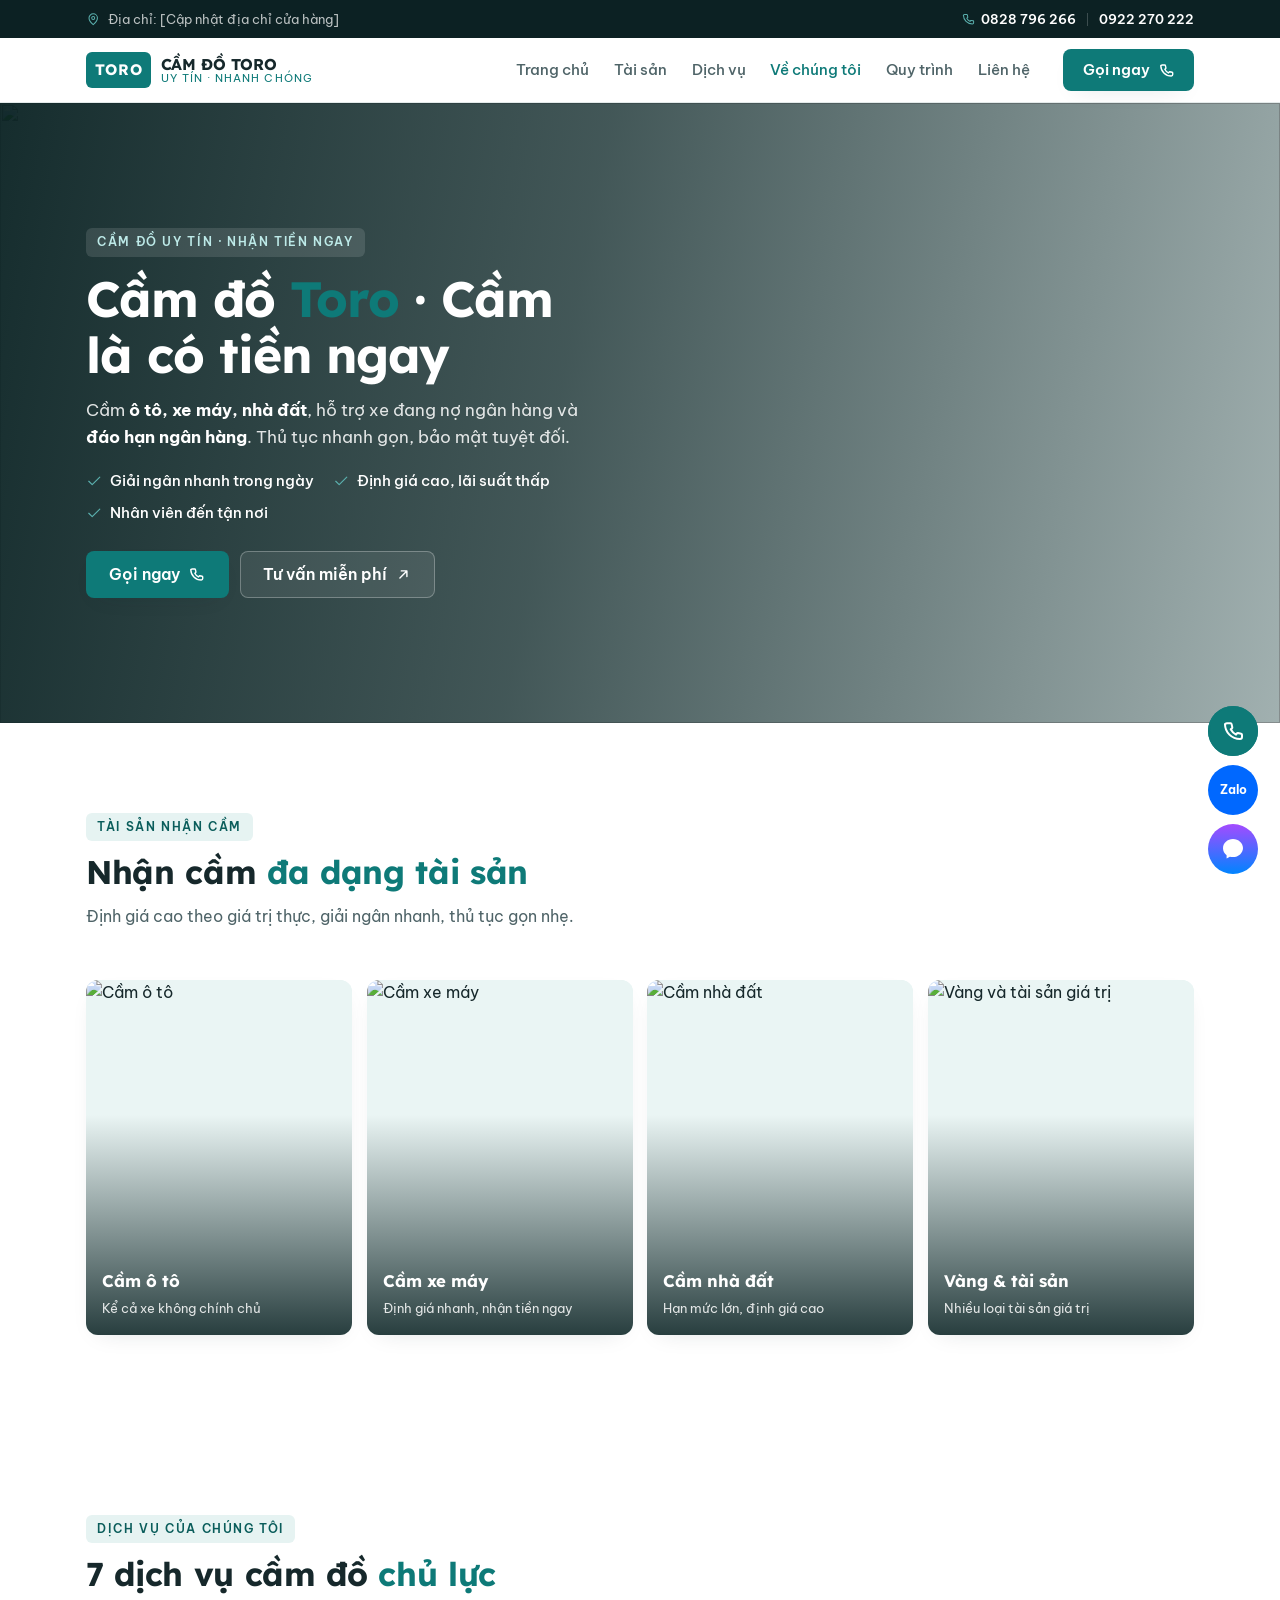
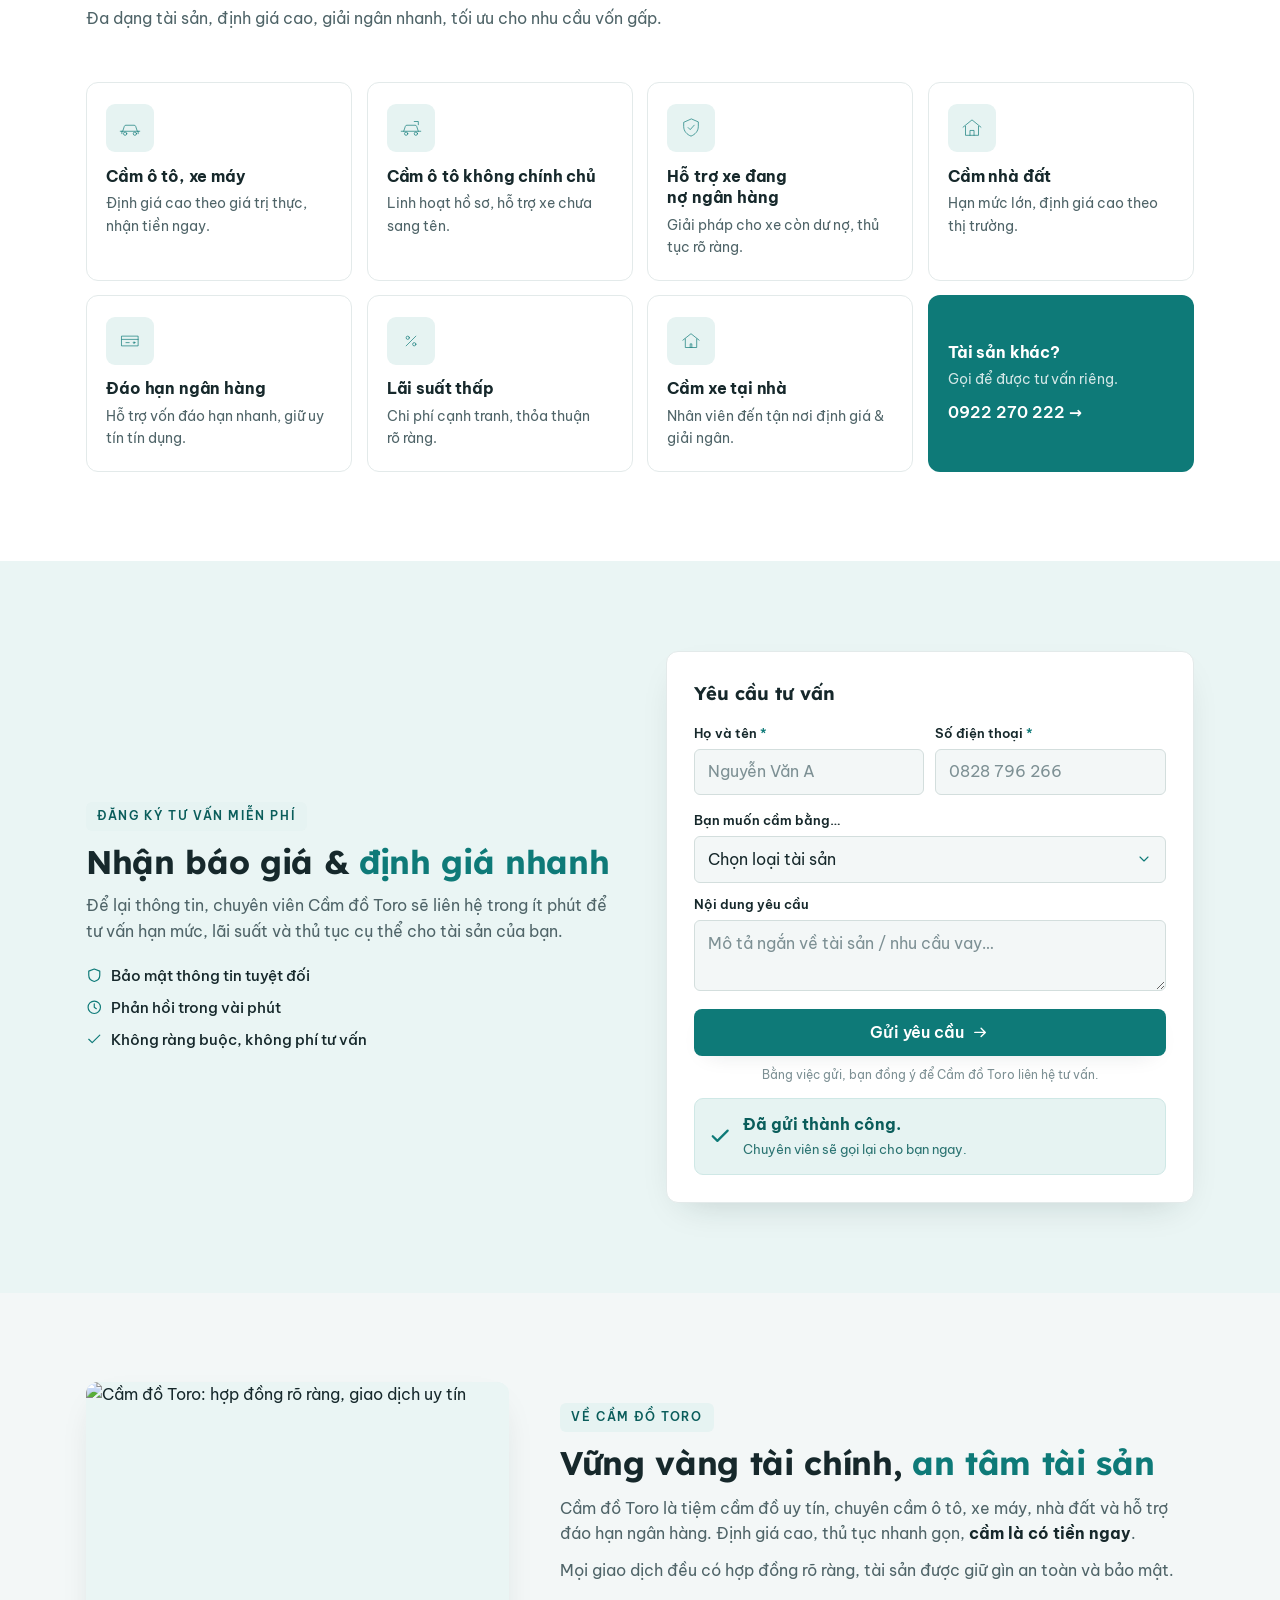
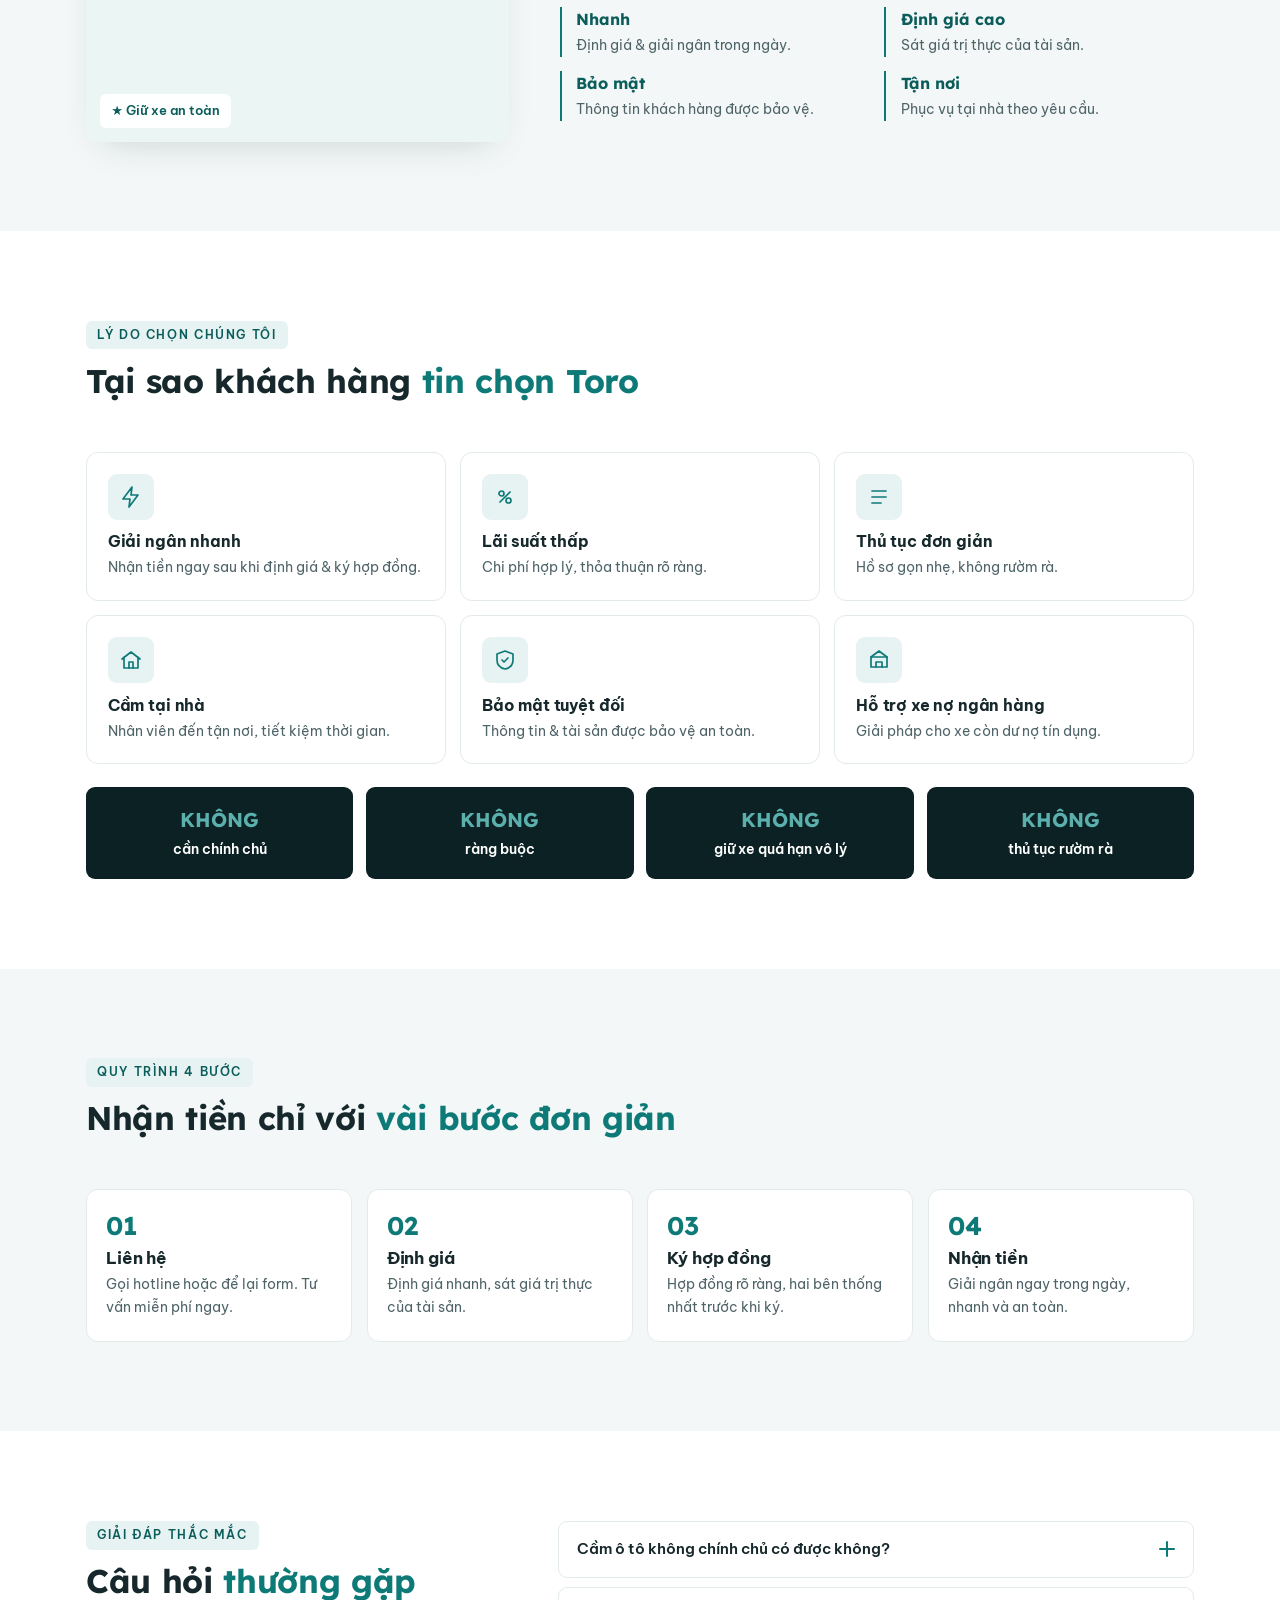
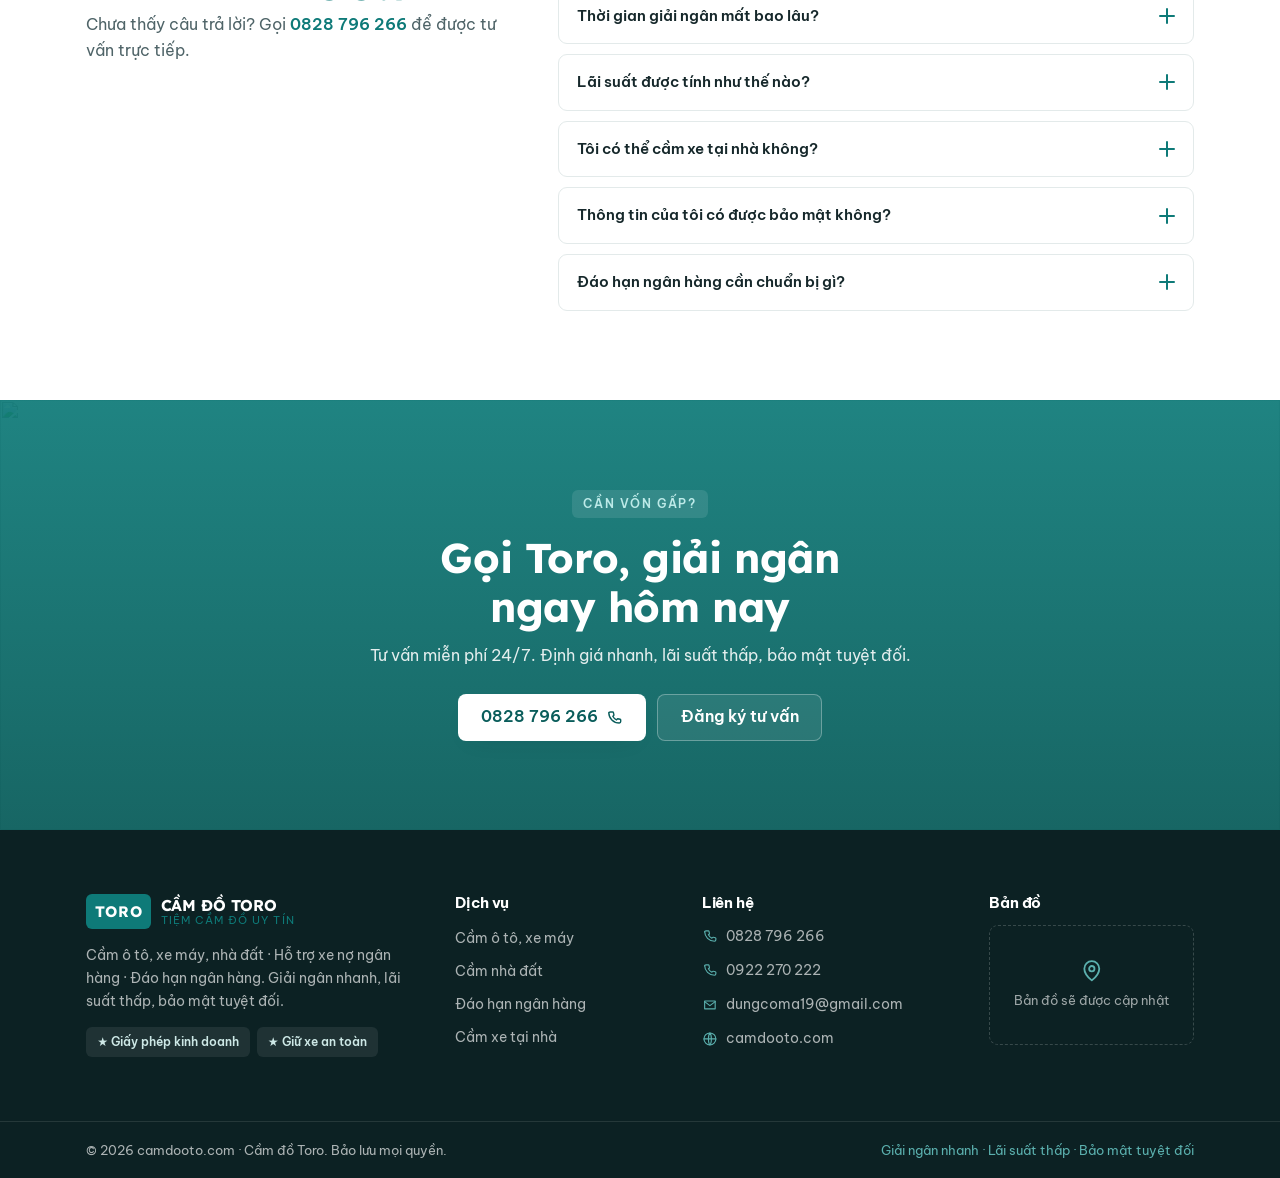
==== commit b441d5f8: "Bo link 'Ban v1' khoi topbar v2 + don CSS .ver-link thua - v2 doc lap, khong tro nguoc ve index.html" ====
--- a/v2.html
+++ b/v2.html
@@ -36,8 +36,6 @@
         <span>Địa chỉ: [Cập nhật địa chỉ cửa hàng]</span>
       </p>
       <div class="topbar__lines">
-        <a href="index.html" class="ver-link">Bản v1</a>
-        <span class="topbar__sep" aria-hidden="true"></span>
         <a href="tel:0828796266" class="topbar__tel"><svg class="ico" viewBox="0 0 24 24" aria-hidden="true"><path d="M4 5c0 8.3 6.7 15 15 15a2 2 0 0 0 2-2v-2.3a1 1 0 0 0-.8-1l-3.3-.7a1 1 0 0 0-1 .4l-.9 1.2a12.4 12.4 0 0 1-5.3-5.3l1.2-.9a1 1 0 0 0 .4-1l-.7-3.3a1 1 0 0 0-1-.8H6a2 2 0 0 0-2 2Z"/></svg>0828 796 266</a>
         <span class="topbar__sep" aria-hidden="true"></span>
         <a href="tel:0922270222" class="topbar__tel">0922 270 222</a>
--- a/v2.css
+++ b/v2.css
@@ -48,9 +48,5 @@
 .cta-img .btn--brand:hover { background: #eefaf9; }
 .cta-img .btn--ghost { background: rgba(255, 255, 255, 0.08); color: #fff; border-color: rgba(255, 255, 255, 0.3); }
 
-/* Badge "phiên bản" nhỏ ở topbar */
-.ver-link { color: var(--brand-300); font-weight: 600; }
-.ver-link:hover { color: #fff; }
-
 @media (max-width: 1024px) { .assets__grid { grid-template-columns: repeat(2, 1fr); } }
 @media (max-width: 540px) { .assets__grid { grid-template-columns: 1fr 1fr; } .hero-img__cta .btn { width: 100%; justify-content: center; } }
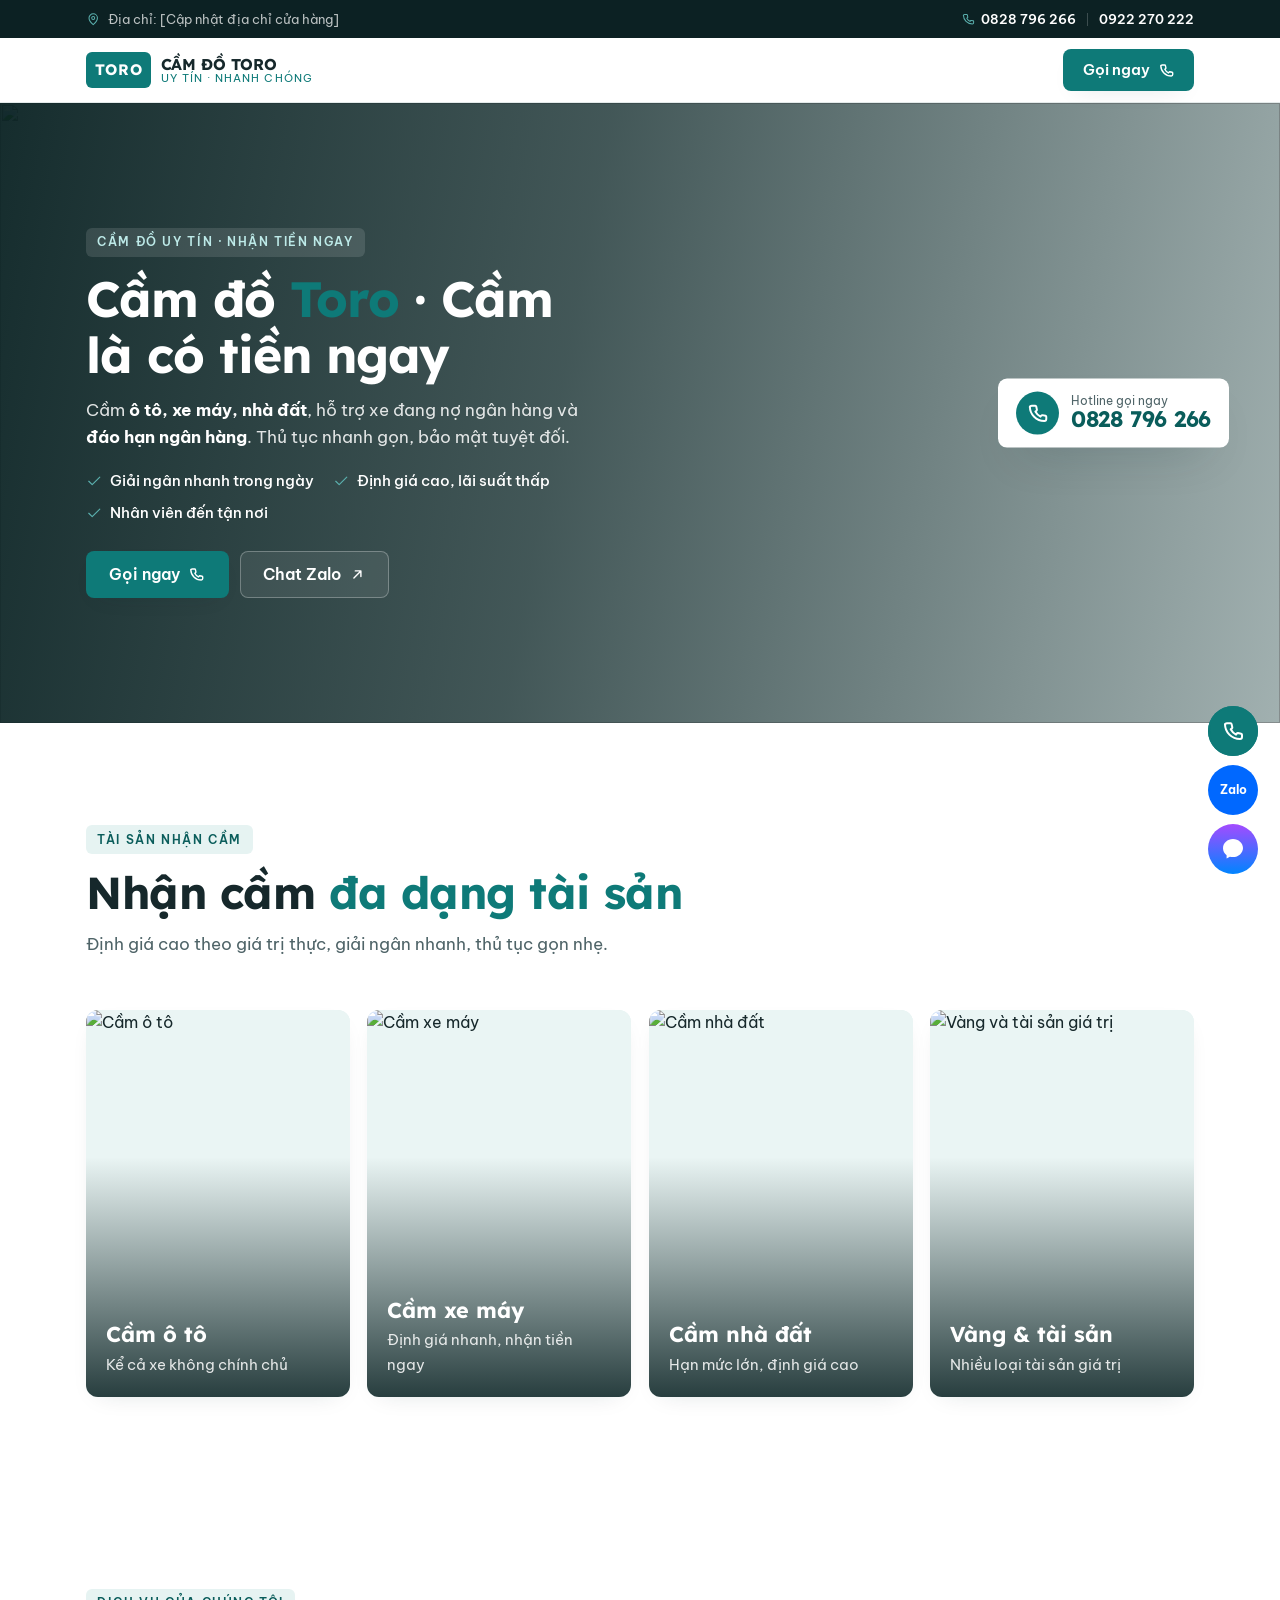
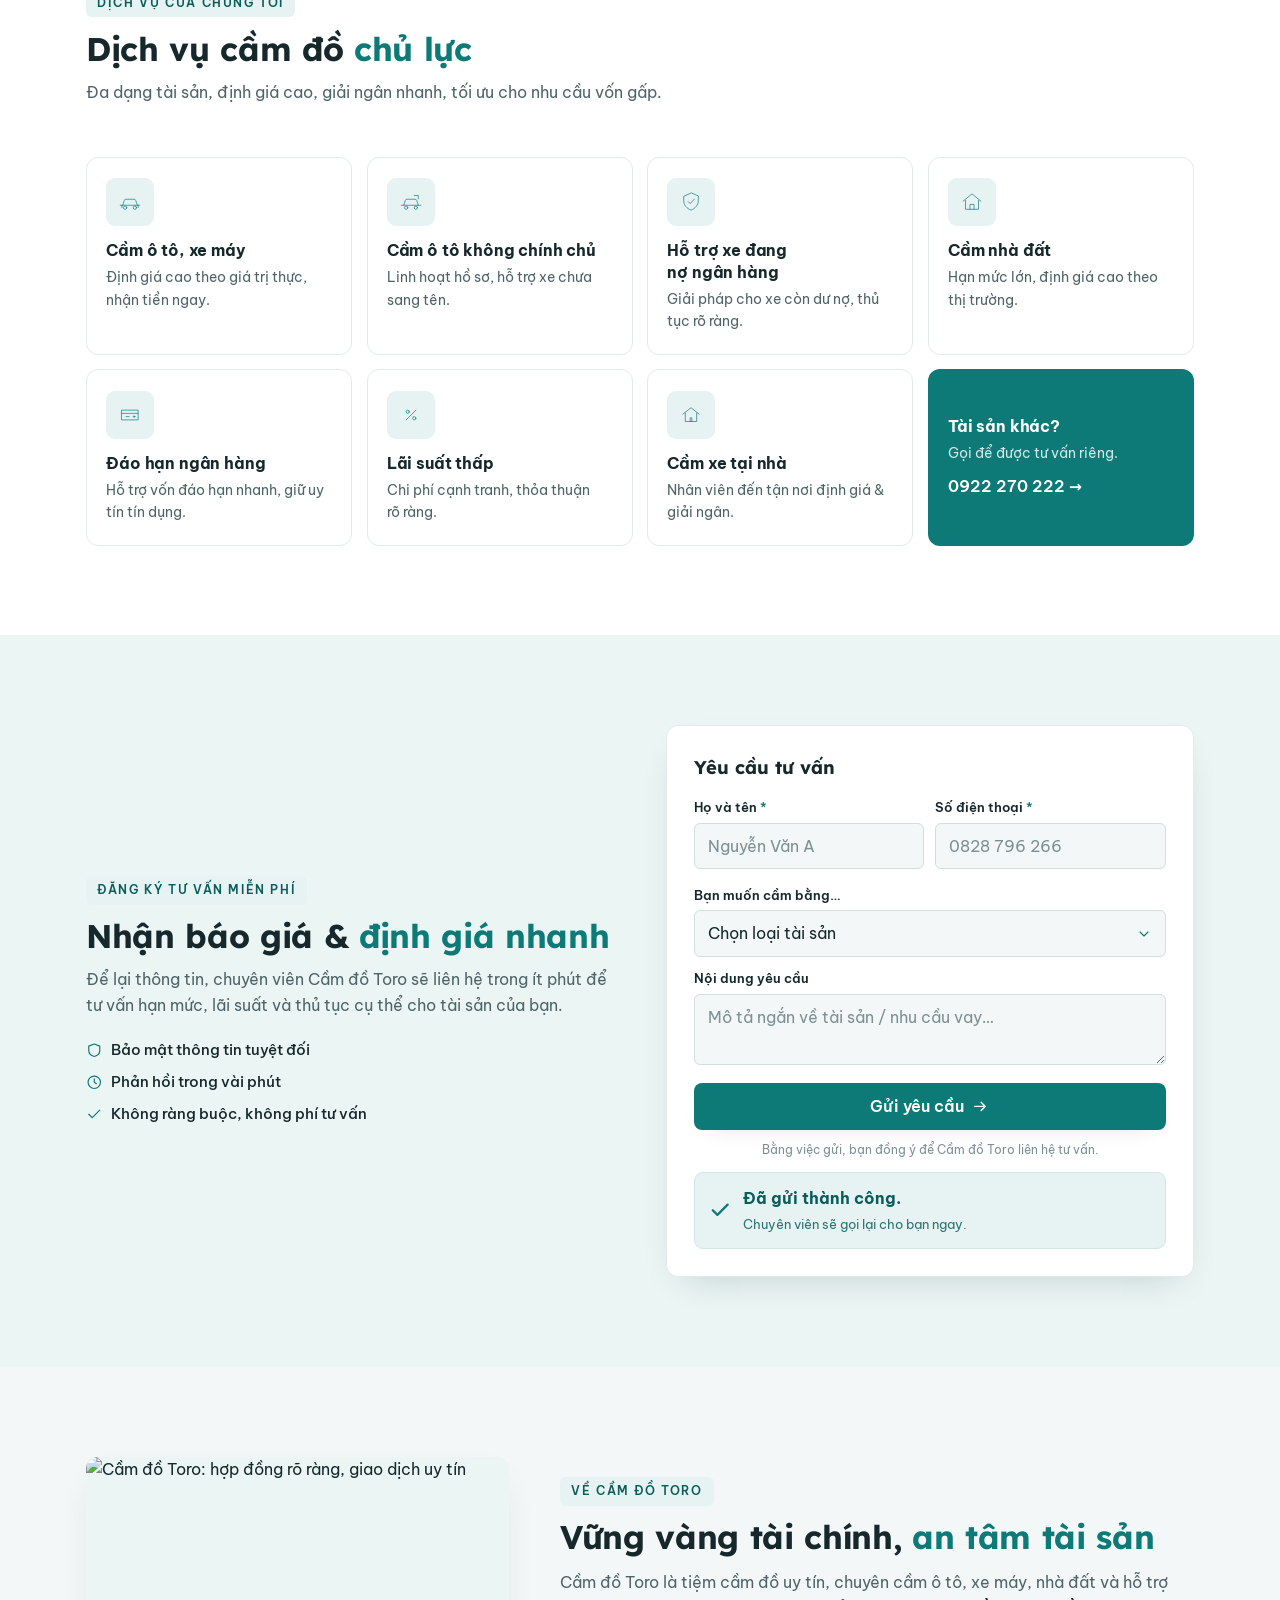
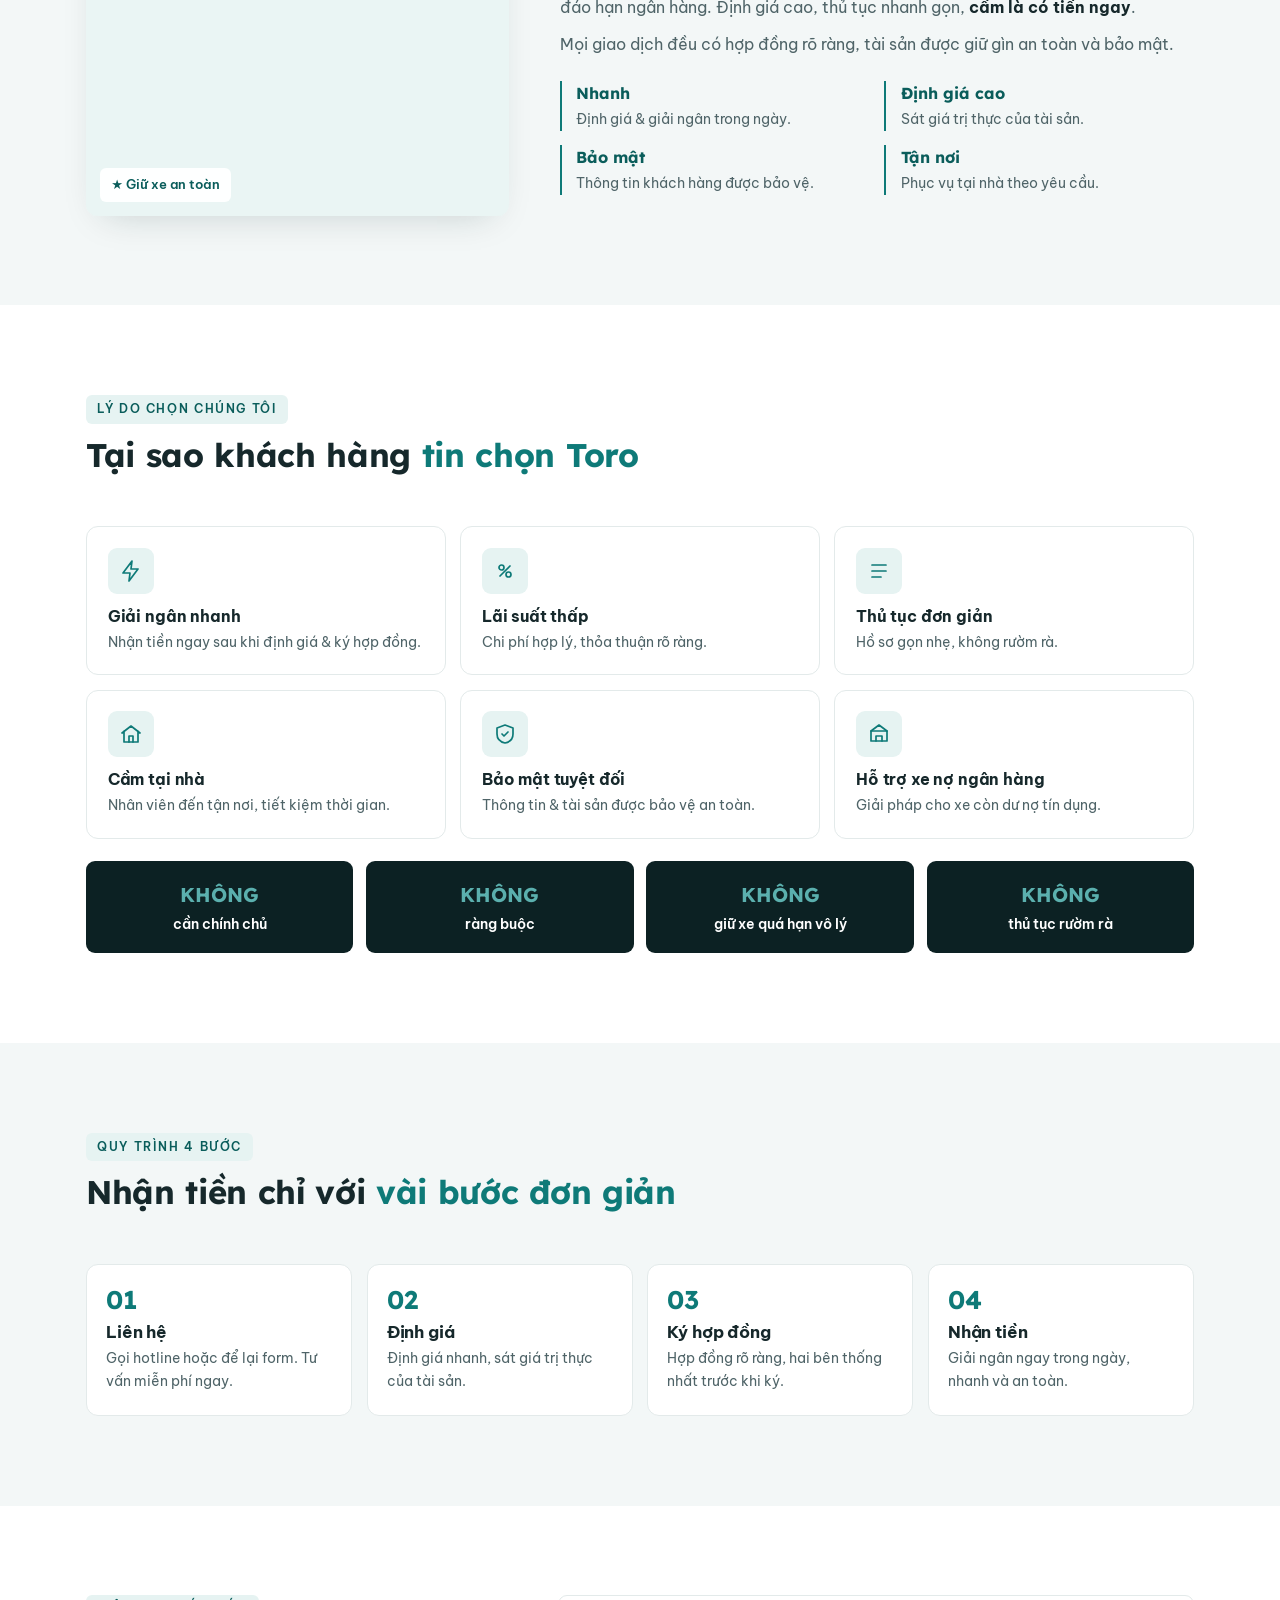
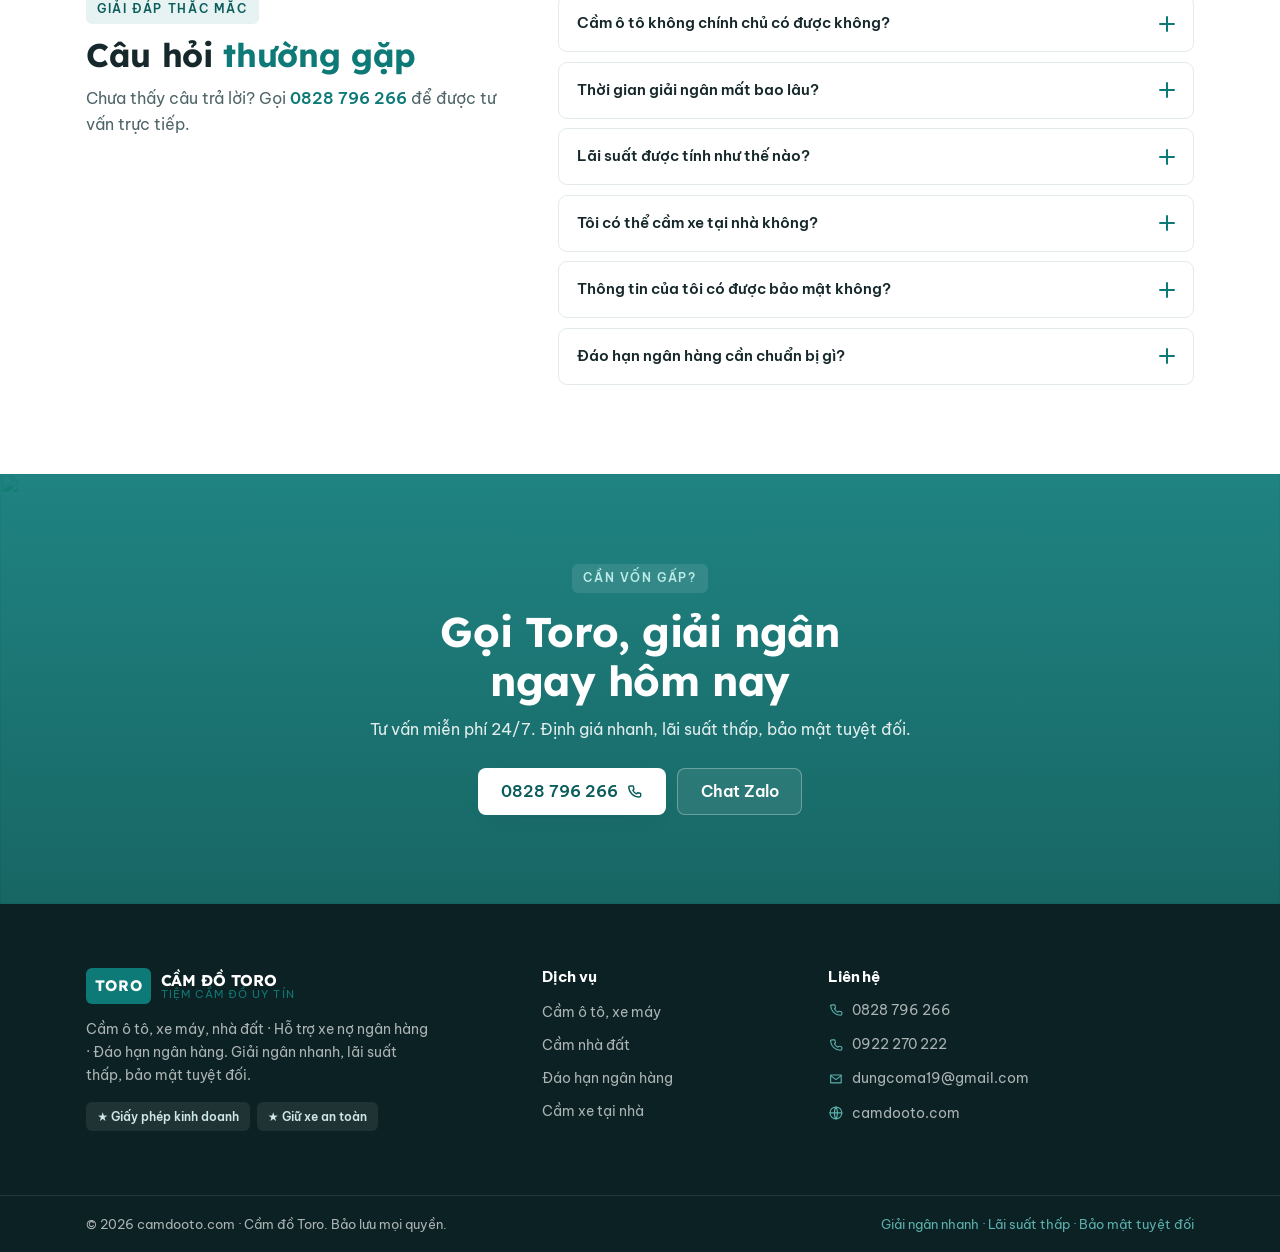
==== commit d43013d6: "Chinh v2 theo yeu cau khach (trang don, Zalo, gallery noi bat) - Bo menu dieu huong + hamburger + mo" ====
--- a/v2.html
+++ b/v2.html
@@ -50,46 +50,23 @@
         <span class="brand__badge">TORO</span>
         <span class="brand__txt"><strong>CẦM ĐỒ TORO</strong><em>Uy tín · Nhanh chóng</em></span>
       </a>
-      <nav class="nav" id="primary-nav" aria-label="Điều hướng chính">
-        <ul class="nav__list">
-          <li><a href="#trang-chu" class="nav__link is-active">Trang chủ</a></li>
-          <li><a href="#tai-san" class="nav__link">Tài sản</a></li>
-          <li><a href="#dich-vu" class="nav__link">Dịch vụ</a></li>
-          <li><a href="#ve-chung-toi" class="nav__link">Về chúng tôi</a></li>
-          <li><a href="#quy-trinh" class="nav__link">Quy trình</a></li>
-          <li><a href="#lien-he" class="nav__link">Liên hệ</a></li>
-        </ul>
-      </nav>
       <a href="tel:0828796266" class="btn btn--brand header__cta">
         <span class="btn__label">Gọi ngay</span>
         <span class="btn__ico" aria-hidden="true"><svg viewBox="0 0 24 24"><path d="M4 5c0 8.3 6.7 15 15 15a2 2 0 0 0 2-2v-2.3a1 1 0 0 0-.8-1l-3.3-.7a1 1 0 0 0-1 .4l-.9 1.2a12.4 12.4 0 0 1-5.3-5.3l1.2-.9a1 1 0 0 0 .4-1l-.7-3.3a1 1 0 0 0-1-.8H6a2 2 0 0 0-2 2Z"/></svg></span>
       </a>
-      <button class="nav-toggle" id="nav-toggle" aria-label="Mở menu" aria-expanded="false" aria-controls="mobile-menu">
-        <span class="nav-toggle__bar"></span><span class="nav-toggle__bar"></span>
-      </button>
     </div>
   </header>
-
-  <div class="mobile-menu" id="mobile-menu" aria-hidden="true">
-    <nav class="mobile-menu__inner" aria-label="Điều hướng di động">
-      <a href="#trang-chu" class="mobile-menu__link">Trang chủ</a>
-      <a href="#tai-san" class="mobile-menu__link">Tài sản nhận cầm</a>
-      <a href="#dich-vu" class="mobile-menu__link">Dịch vụ</a>
-      <a href="#ve-chung-toi" class="mobile-menu__link">Về chúng tôi</a>
-      <a href="#quy-trinh" class="mobile-menu__link">Quy trình</a>
-      <a href="#lien-he" class="mobile-menu__link">Liên hệ</a>
-      <div class="mobile-menu__tels">
-        <a href="tel:0828796266" class="btn btn--brand btn--block">Gọi 0828 796 266</a>
-        <a href="tel:0922270222" class="btn btn--ghost btn--block">Gọi 0922 270 222</a>
-      </div>
-    </nav>
-  </div>
 
   <main id="noi-dung">
     <!-- HERO có ảnh nền -->
     <section class="hero-img" aria-labelledby="hero-title">
       <!-- ẢNH DEMO: thay bằng ảnh thật (vd ô tô / cửa hàng) -->
       <img class="hero-img__bg ph" src="https://images.pexels.com/photos/170811/pexels-photo-170811.jpeg?auto=compress&cs=tinysrgb&w=1280" alt="" aria-hidden="true" />
+      <!-- Số hotline nổi trên ảnh (góc phải) -->
+      <a href="tel:0828796266" class="hero-call">
+        <span class="hero-call__ico" aria-hidden="true"><svg viewBox="0 0 24 24"><path d="M4 5c0 8.3 6.7 15 15 15a2 2 0 0 0 2-2v-2.3a1 1 0 0 0-.8-1l-3.3-.7a1 1 0 0 0-1 .4l-.9 1.2a12.4 12.4 0 0 1-5.3-5.3l1.2-.9a1 1 0 0 0 .4-1l-.7-3.3a1 1 0 0 0-1-.8H6a2 2 0 0 0-2 2Z"/></svg></span>
+        <span class="hero-call__txt"><small>Hotline gọi ngay</small><strong>0828 796 266</strong></span>
+      </a>
       <div class="container">
         <div class="hero-img__inner">
           <span class="eyebrow">Cầm đồ uy tín · Nhận tiền ngay</span>
@@ -102,7 +79,8 @@
           </ul>
           <div class="hero-img__cta">
             <a href="tel:0828796266" class="btn btn--brand btn--lg"><span class="btn__label">Gọi ngay</span><span class="btn__ico" aria-hidden="true"><svg viewBox="0 0 24 24"><path d="M4 5c0 8.3 6.7 15 15 15a2 2 0 0 0 2-2v-2.3a1 1 0 0 0-.8-1l-3.3-.7a1 1 0 0 0-1 .4l-.9 1.2a12.4 12.4 0 0 1-5.3-5.3l1.2-.9a1 1 0 0 0 .4-1l-.7-3.3a1 1 0 0 0-1-.8H6a2 2 0 0 0-2 2Z"/></svg></span></a>
-            <a href="#tu-van" class="btn btn--ghost btn--lg"><span class="btn__label">Tư vấn miễn phí</span><span class="btn__ico" aria-hidden="true"><svg viewBox="0 0 24 24"><path d="M7 17 17 7M9 7h8v8"/></svg></span></a>
+            <!-- Zalo: đổi sang link Zalo OA thật nếu có (vd https://zalo.me/g/xxxx) -->
+            <a href="https://zalo.me/0828796266" target="_blank" rel="noopener" class="btn btn--ghost btn--lg"><span class="btn__label">Chat Zalo</span><span class="btn__ico" aria-hidden="true"><svg viewBox="0 0 24 24"><path d="M7 17 17 7M9 7h8v8"/></svg></span></a>
           </div>
         </div>
       </div>
@@ -131,7 +109,7 @@
       <div class="container">
         <header class="section__head">
           <span class="eyebrow">Dịch vụ của chúng tôi</span>
-          <h2 class="section__title" id="dv-title">7 dịch vụ cầm đồ <span class="text-brand">chủ lực</span></h2>
+          <h2 class="section__title" id="dv-title">Dịch vụ cầm đồ <span class="text-brand">chủ lực</span></h2>
           <p class="section__lead">Đa dạng tài sản, định giá cao, giải ngân nhanh, tối ưu cho nhu cầu vốn gấp.</p>
         </header>
         <ul class="services__grid">
@@ -300,7 +278,7 @@
         <p>Tư vấn miễn phí 24/7. Định giá nhanh, lãi suất thấp, bảo mật tuyệt đối.</p>
         <div class="cta-img__btns">
           <a href="tel:0828796266" class="btn btn--brand btn--lg"><span class="btn__label">0828 796 266</span><span class="btn__ico" aria-hidden="true"><svg viewBox="0 0 24 24"><path d="M4 5c0 8.3 6.7 15 15 15a2 2 0 0 0 2-2v-2.3a1 1 0 0 0-.8-1l-3.3-.7a1 1 0 0 0-1 .4l-.9 1.2a12.4 12.4 0 0 1-5.3-5.3l1.2-.9a1 1 0 0 0 .4-1l-.7-3.3a1 1 0 0 0-1-.8H6a2 2 0 0 0-2 2Z"/></svg></span></a>
-          <a href="#tu-van" class="btn btn--ghost btn--lg"><span class="btn__label">Đăng ký tư vấn</span></a>
+          <a href="https://zalo.me/0828796266" target="_blank" rel="noopener" class="btn btn--ghost btn--lg"><span class="btn__label">Chat Zalo</span></a>
         </div>
       </div>
     </section>
@@ -321,10 +299,6 @@
         <li><a href="mailto:dungcoma19@gmail.com"><svg class="ico" viewBox="0 0 24 24" aria-hidden="true"><path d="M4 6h16v12H4z"/><path d="m4 7 8 6 8-6"/></svg>dungcoma19@gmail.com</a></li>
         <li><a href="https://camdooto.com" target="_blank" rel="noopener"><svg class="ico" viewBox="0 0 24 24" aria-hidden="true"><circle cx="12" cy="12" r="9"/><path d="M3 12h18M12 3c3 3 3 15 0 18M12 3c-3 3-3 15 0 18"/></svg>camdooto.com</a></li>
       </ul></div>
-      <div class="footer__col"><h4>Bản đồ</h4>
-        <!-- KHUNG BẢN ĐỒ PLACEHOLDER: thay bằng iframe Google Maps khi có địa chỉ -->
-        <div class="footer__map" role="img" aria-label="Bản đồ vị trí cửa hàng (sẽ cập nhật)"><svg viewBox="0 0 24 24" aria-hidden="true"><path d="M12 21s-7-5.6-7-11a7 7 0 0 1 14 0c0 5.4-7 11-7 11Z"/><circle cx="12" cy="10" r="2.5"/></svg><span>Bản đồ sẽ được cập nhật</span></div>
-      </div>
     </div>
     <div class="footer__bar"><div class="container footer__bar-inner"><p>© <span id="year">2026</span> camdooto.com · Cầm đồ Toro. Bảo lưu mọi quyền.</p><p class="footer__credit">Giải ngân nhanh · Lãi suất thấp · Bảo mật tuyệt đối</p></div></div>
   </footer>
--- a/v2.css
+++ b/v2.css
@@ -50,3 +50,40 @@
 
 @media (max-width: 1024px) { .assets__grid { grid-template-columns: repeat(2, 1fr); } }
 @media (max-width: 540px) { .assets__grid { grid-template-columns: 1fr 1fr; } .hero-img__cta .btn { width: 100%; justify-content: center; } }
+
+/* ============ v2: trang đơn (bỏ menu) ============ */
+/* Header không còn menu: đẩy nút Gọi ngay sang phải, luôn hiện cả trên mobile */
+.header__cta { margin-left: auto; }
+@media (max-width: 820px) { .site-header .header__cta { display: inline-flex; } }
+
+/* Số hotline nổi trên ảnh hero (góc phải) */
+.hero-call { position: absolute; z-index: 3; right: clamp(16px, 4vw, 52px); top: 50%; transform: translateY(-50%); display: inline-flex; align-items: center; gap: 0.75rem; background: #fff; color: var(--text); padding: 0.8rem 1.1rem; border-radius: var(--r-md); box-shadow: var(--shadow-lg); transition: transform 0.25s var(--ease); }
+.hero-call:hover { transform: translateY(-50%) scale(1.03); }
+.hero-call__ico { width: 2.7rem; height: 2.7rem; border-radius: 50%; background: var(--brand); display: grid; place-items: center; flex: none; }
+.hero-call__ico svg { width: 1.45rem; height: 1.45rem; stroke: #fff; stroke-width: 2; fill: none; }
+.hero-call__txt { display: flex; flex-direction: column; line-height: 1.15; }
+.hero-call__txt small { font-size: 0.72rem; color: var(--text-soft); }
+.hero-call__txt strong { font-family: var(--font-display); font-size: 1.4rem; color: var(--brand-700); letter-spacing: -0.01em; }
+@media (max-width: 980px) { .hero-call { display: none; } }
+
+/* Gallery "Tài sản nhận cầm" — mục quan trọng nhất: làm to & nổi bật hơn */
+.assets { padding-block: clamp(60px, 8vw, 116px); }
+.assets .section__head { max-width: 760px; }
+.assets .section__title { font-size: clamp(1.9rem, 3.8vw, 2.8rem); }
+.assets .section__lead { font-size: 1.08rem; }
+.assets__grid { gap: 1.1rem; }
+.asset-card__label { padding: 1.25rem; }
+.asset-card__label strong { font-size: 1.35rem; }
+.asset-card__label span { font-size: 0.92rem; }
+@media (min-width: 1025px) { .asset-card { aspect-ratio: 3 / 4.4; } }
+
+/* Footer 3 cột (đã bỏ cột Bản đồ) */
+@media (min-width: 1025px) { .footer__grid { grid-template-columns: 1.7fr 1fr 1.5fr; } }
+
+/* Header rút gọn (≤820): ẩn tagline + nút Gọi ngay chỉ còn icon (số ĐT đã có ở topbar) */
+@media (max-width: 820px) {
+  .brand__txt em { display: none; }
+  .site-header__inner { gap: 0.6rem; }
+  .header__cta .btn__label { display: none; }
+  .header__cta { padding: 0.62rem; }
+}
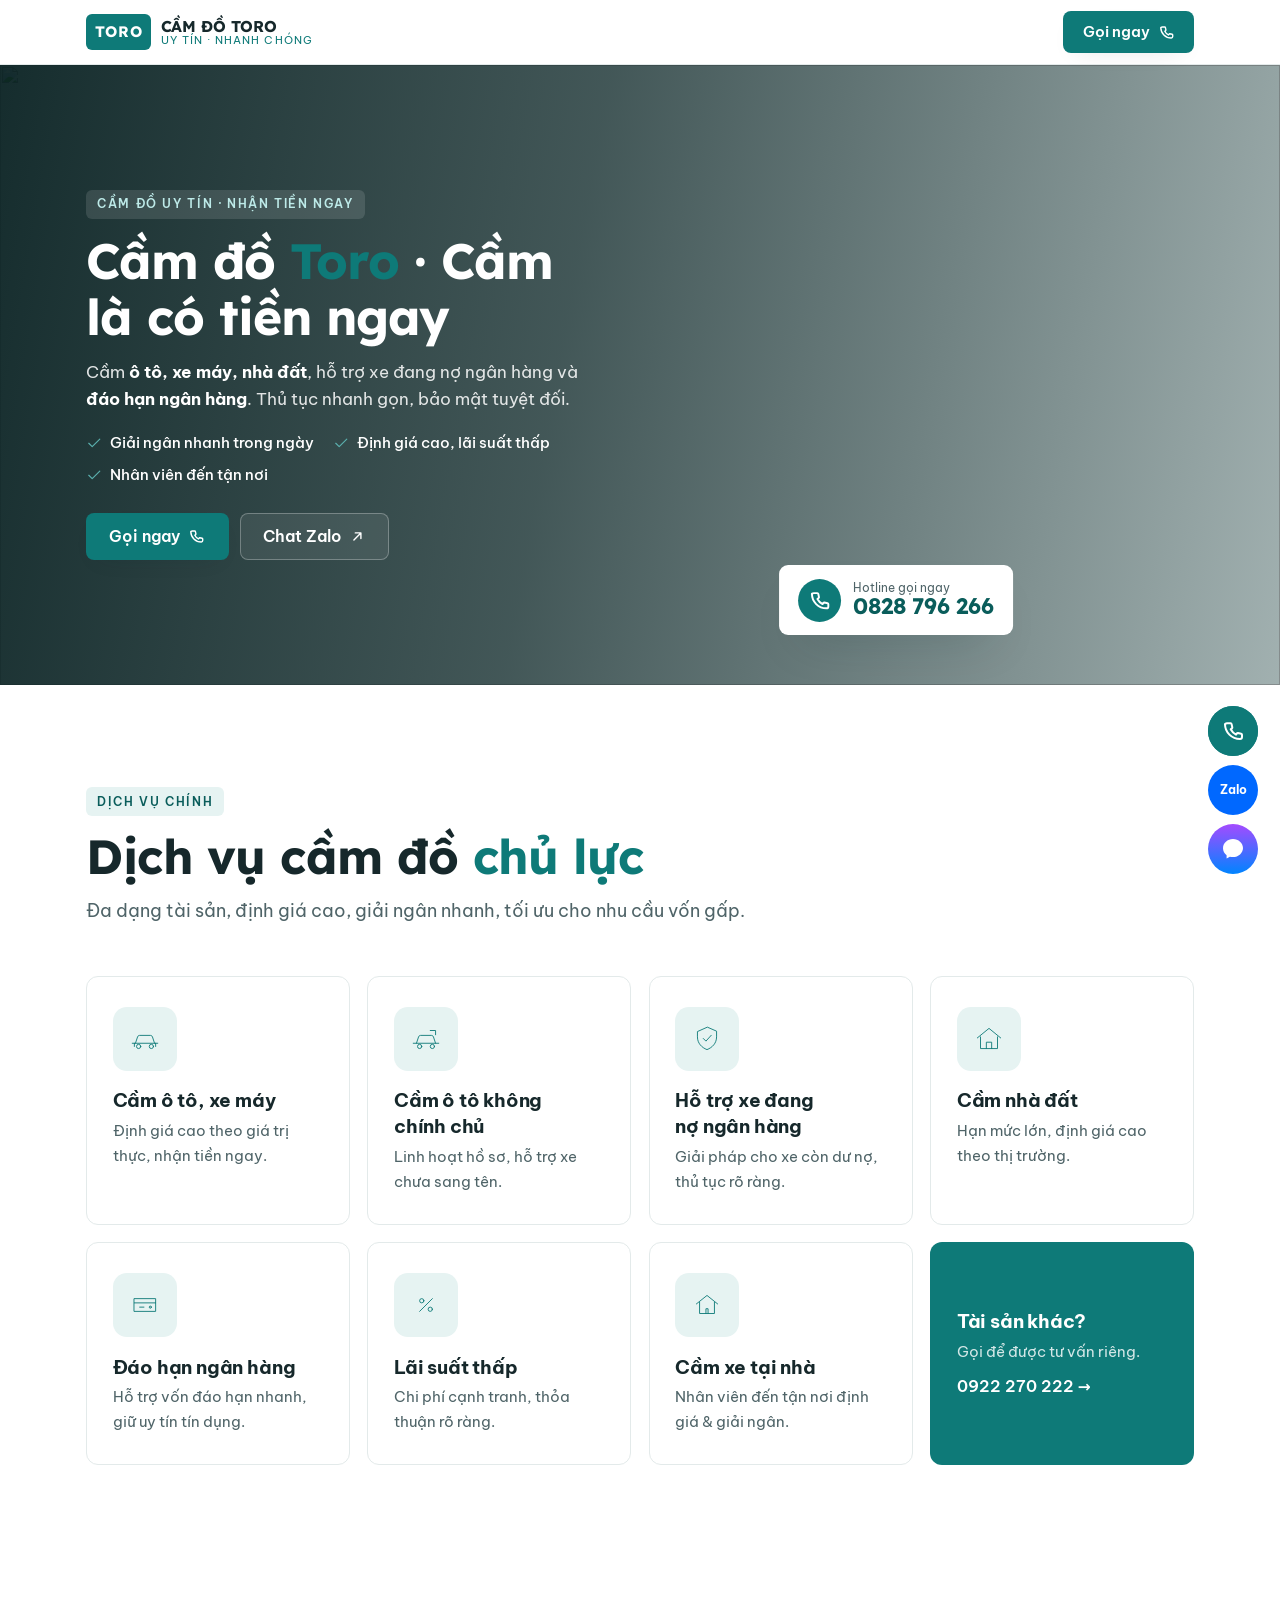
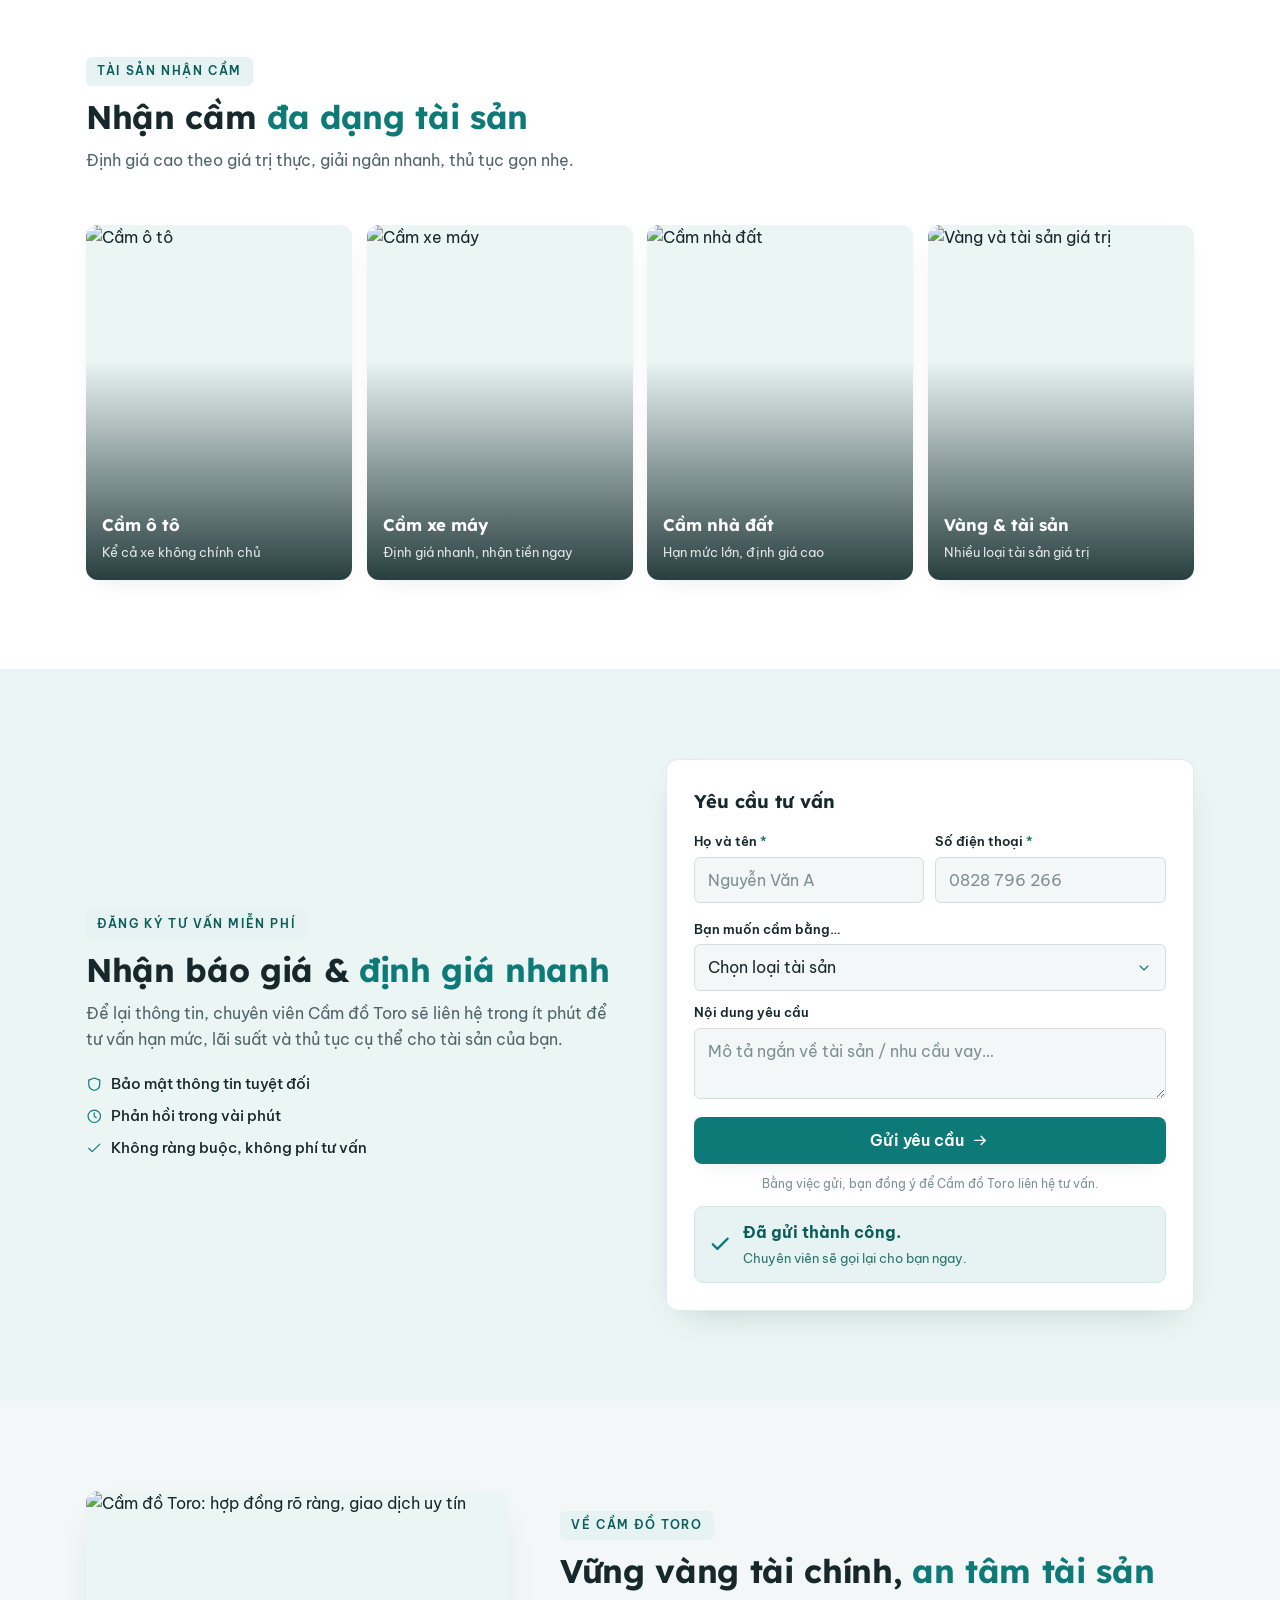
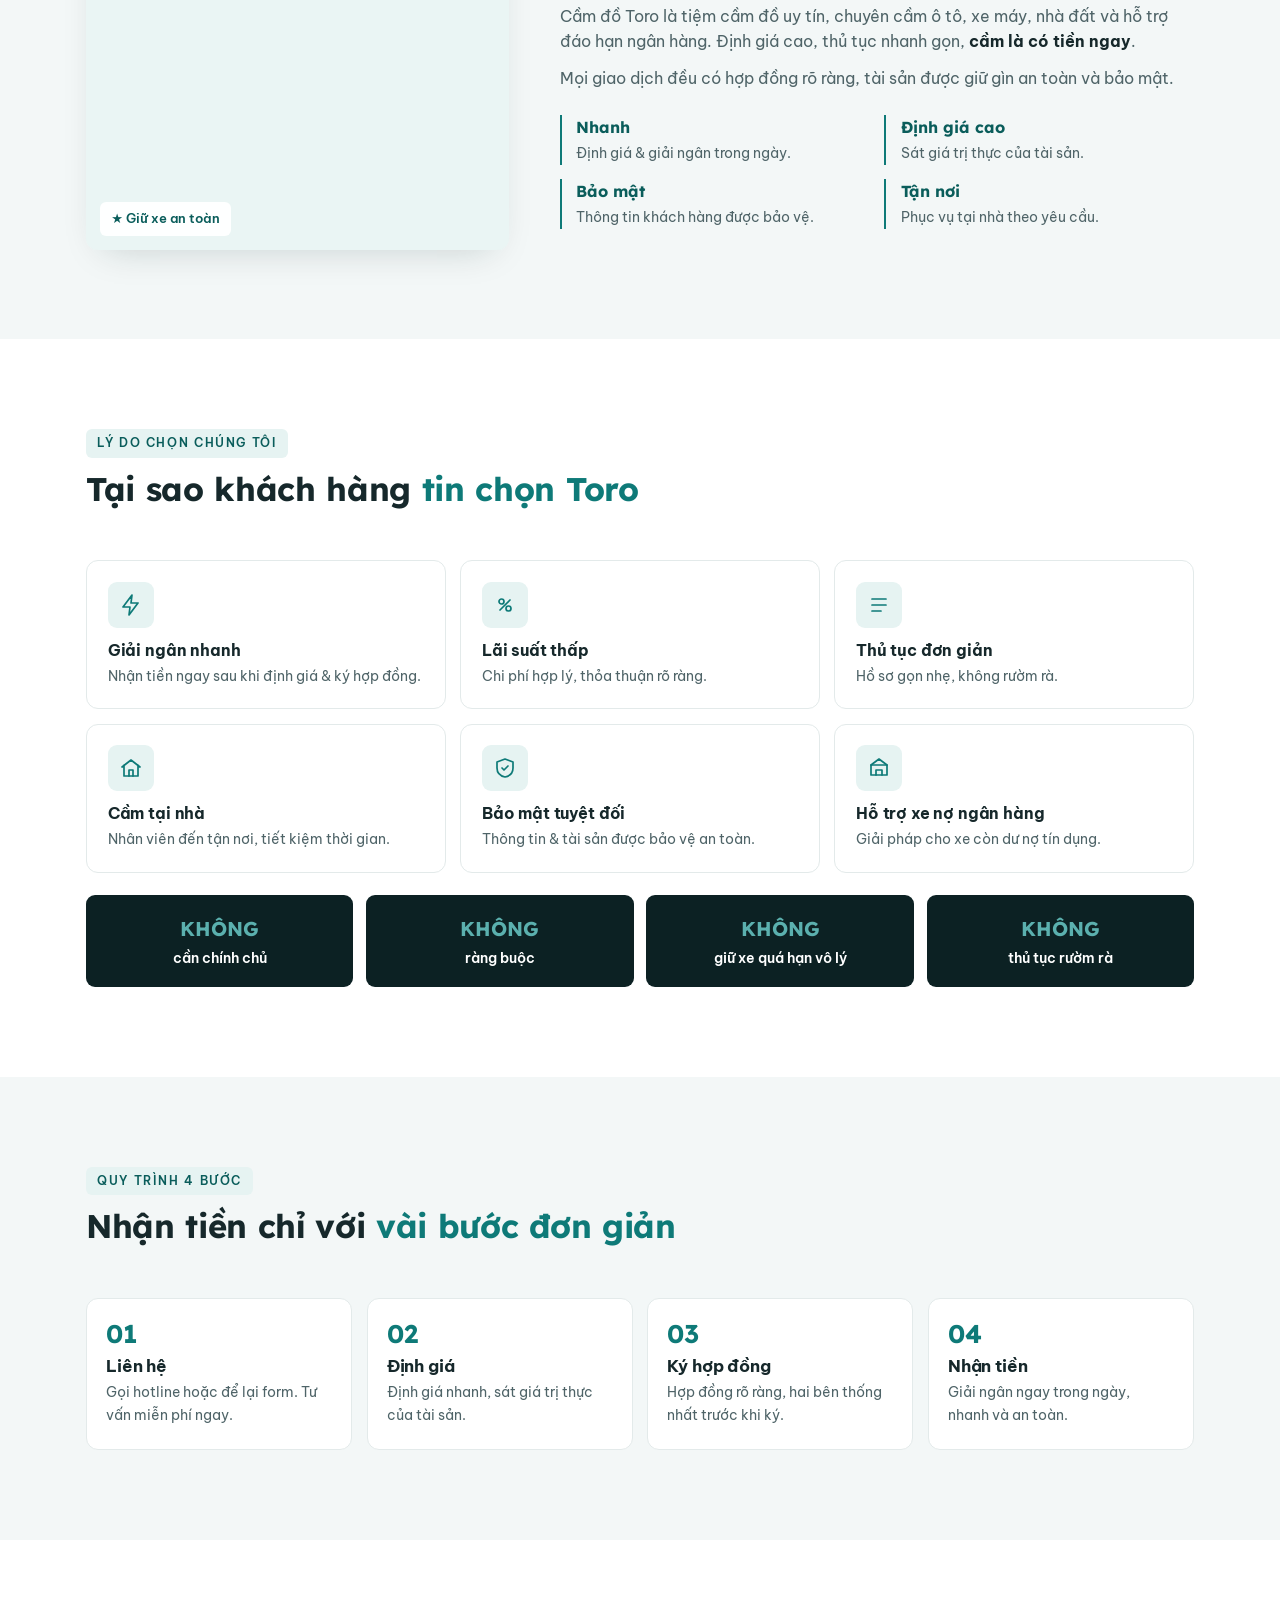
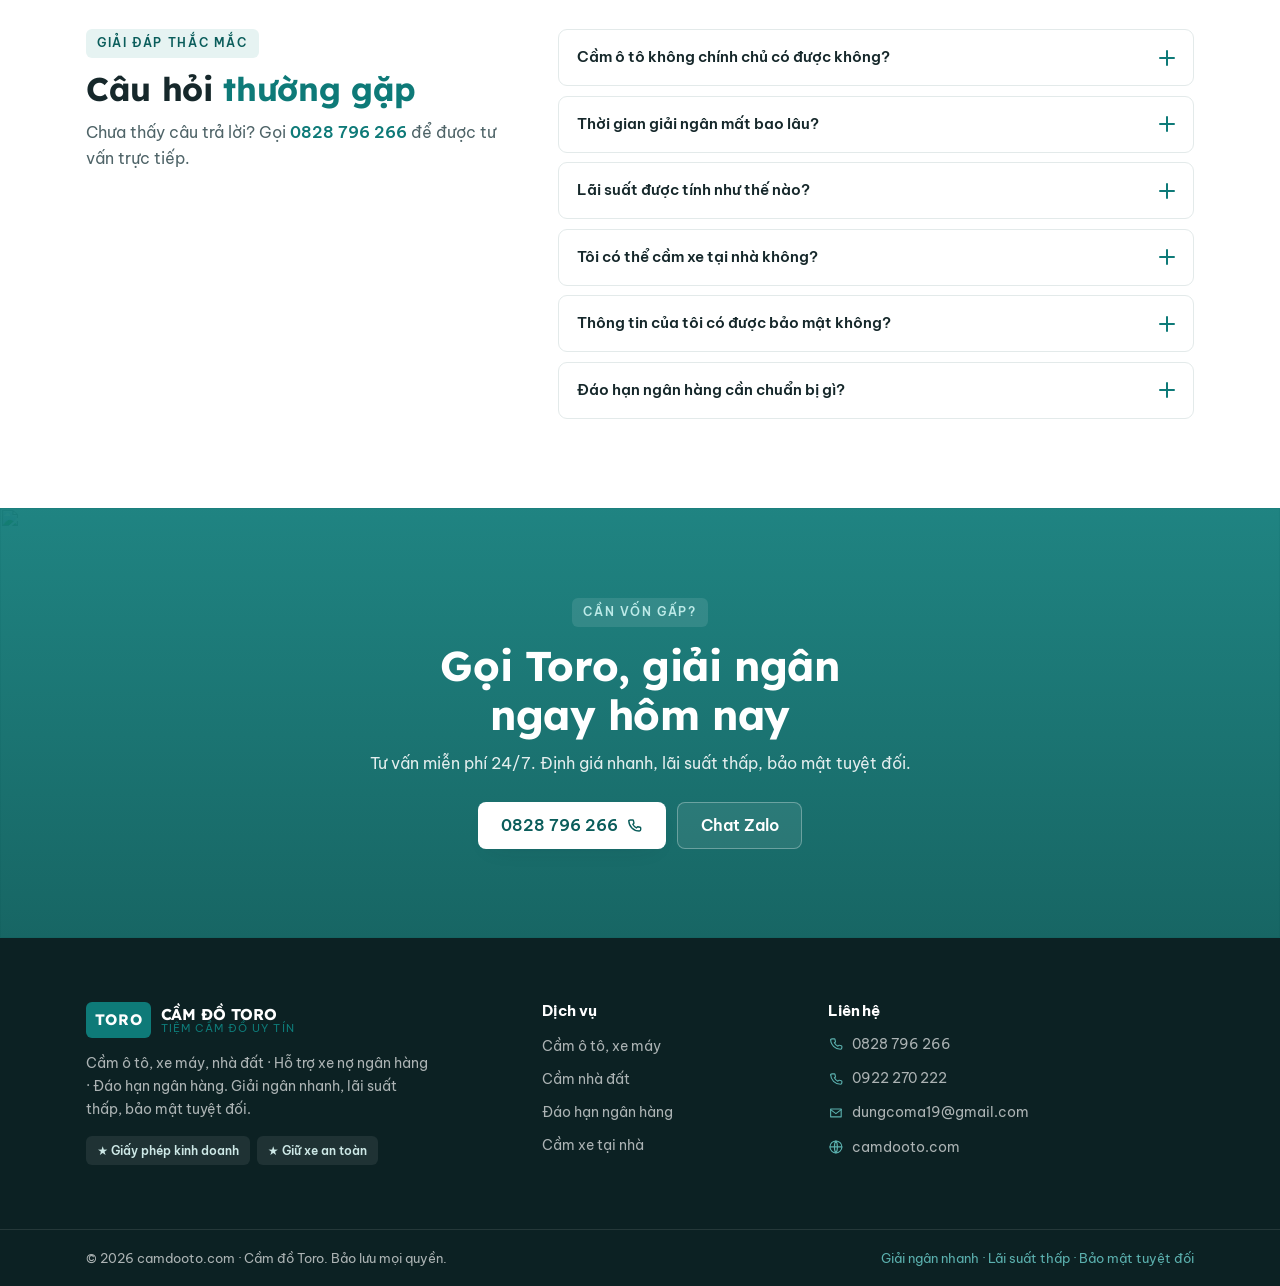
==== commit 04bc1be6: "Sua dung 4 ghi chu khach cho v2 - Xoa topbar (dia chi + hotline strip) - So hotline noi tren hero: c" ====
--- a/v2.html
+++ b/v2.html
@@ -27,21 +27,6 @@
 
 <body>
   <a class="skip-link" href="#noi-dung">Bỏ qua tới nội dung</a>
-
-  <!-- TOP BAR -->
-  <div class="topbar">
-    <div class="container topbar__inner">
-      <p class="topbar__addr">
-        <svg class="ico" viewBox="0 0 24 24" aria-hidden="true"><path d="M12 21s-7-5.6-7-11a7 7 0 0 1 14 0c0 5.4-7 11-7 11Z"/><circle cx="12" cy="10" r="2.5"/></svg>
-        <span>Địa chỉ: [Cập nhật địa chỉ cửa hàng]</span>
-      </p>
-      <div class="topbar__lines">
-        <a href="tel:0828796266" class="topbar__tel"><svg class="ico" viewBox="0 0 24 24" aria-hidden="true"><path d="M4 5c0 8.3 6.7 15 15 15a2 2 0 0 0 2-2v-2.3a1 1 0 0 0-.8-1l-3.3-.7a1 1 0 0 0-1 .4l-.9 1.2a12.4 12.4 0 0 1-5.3-5.3l1.2-.9a1 1 0 0 0 .4-1l-.7-3.3a1 1 0 0 0-1-.8H6a2 2 0 0 0-2 2Z"/></svg>0828 796 266</a>
-        <span class="topbar__sep" aria-hidden="true"></span>
-        <a href="tel:0922270222" class="topbar__tel">0922 270 222</a>
-      </div>
-    </div>
-  </div>
 
   <!-- HEADER -->
   <header class="site-header" id="trang-chu">
@@ -86,29 +71,11 @@
       </div>
     </section>
 
-    <!-- TÀI SẢN NHẬN CẦM (gallery ảnh) -->
-    <section class="assets section" id="tai-san" aria-labelledby="ts-title">
+    <!-- DỊCH VỤ CHỦ LỰC (đưa lên trước, là dịch vụ chính, làm to/rõ) -->
+    <section class="services section section--soft" id="dich-vu" aria-labelledby="dv-title">
       <div class="container">
         <header class="section__head">
-          <span class="eyebrow">Tài sản nhận cầm</span>
-          <h2 class="section__title" id="ts-title">Nhận cầm <span class="text-brand">đa dạng tài sản</span></h2>
-          <p class="section__lead">Định giá cao theo giá trị thực, giải ngân nhanh, thủ tục gọn nhẹ.</p>
-        </header>
-        <div class="assets__grid">
-          <!-- ẢNH DEMO: thay bằng ảnh thật của tài sản -->
-          <a href="#tu-van" class="asset-card reveal"><img class="ph" loading="lazy" src="https://images.pexels.com/photos/170811/pexels-photo-170811.jpeg?auto=compress&cs=tinysrgb&w=600" alt="Cầm ô tô" /><span class="asset-card__label"><strong>Cầm ô tô</strong><span>Kể cả xe không chính chủ</span></span></a>
-          <a href="#tu-van" class="asset-card reveal"><img class="ph" loading="lazy" src="https://images.pexels.com/photos/16330298/pexels-photo-16330298.jpeg?auto=compress&cs=tinysrgb&w=600" alt="Cầm xe máy" /><span class="asset-card__label"><strong>Cầm xe máy</strong><span>Định giá nhanh, nhận tiền ngay</span></span></a>
-          <a href="#tu-van" class="asset-card reveal"><img class="ph" loading="lazy" src="https://images.pexels.com/photos/20296321/pexels-photo-20296321.jpeg?auto=compress&cs=tinysrgb&w=600" alt="Cầm nhà đất" /><span class="asset-card__label"><strong>Cầm nhà đất</strong><span>Hạn mức lớn, định giá cao</span></span></a>
-          <a href="#tu-van" class="asset-card reveal"><img class="ph" loading="lazy" src="https://images.pexels.com/photos/8705787/pexels-photo-8705787.jpeg?auto=compress&cs=tinysrgb&w=600" alt="Vàng và tài sản giá trị" /><span class="asset-card__label"><strong>Vàng &amp; tài sản</strong><span>Nhiều loại tài sản giá trị</span></span></a>
-        </div>
-      </div>
-    </section>
-
-    <!-- DỊCH VỤ -->
-    <section class="services section section--soft" id="dich-vu" aria-labelledby="dv-title">
-      <div class="container">
-        <header class="section__head">
-          <span class="eyebrow">Dịch vụ của chúng tôi</span>
+          <span class="eyebrow">Dịch vụ chính</span>
           <h2 class="section__title" id="dv-title">Dịch vụ cầm đồ <span class="text-brand">chủ lực</span></h2>
           <p class="section__lead">Đa dạng tài sản, định giá cao, giải ngân nhanh, tối ưu cho nhu cầu vốn gấp.</p>
         </header>
@@ -122,6 +89,24 @@
           <li class="service reveal"><span class="service__ico"><svg viewBox="0 0 64 64" aria-hidden="true"><path d="M12 30 32 14l20 16M18 27v21h28V27"/><path d="M30 48v-9h4v9"/></svg></span><h3>Cầm xe tại nhà</h3><p>Nhân viên đến tận nơi định giá &amp; giải ngân.</p></li>
           <li class="service service--cta reveal"><div class="service__cta-core"><h3>Tài sản khác?</h3><p>Gọi để được tư vấn riêng.</p><a href="tel:0922270222" class="link-brand">0922 270 222 →</a></div></li>
         </ul>
+      </div>
+    </section>
+
+    <!-- TÀI SẢN NHẬN CẦM (gallery ảnh, đặt sau dịch vụ chủ lực) -->
+    <section class="assets section" id="tai-san" aria-labelledby="ts-title">
+      <div class="container">
+        <header class="section__head">
+          <span class="eyebrow">Tài sản nhận cầm</span>
+          <h2 class="section__title" id="ts-title">Nhận cầm <span class="text-brand">đa dạng tài sản</span></h2>
+          <p class="section__lead">Định giá cao theo giá trị thực, giải ngân nhanh, thủ tục gọn nhẹ.</p>
+        </header>
+        <div class="assets__grid">
+          <!-- Ảnh stock Pexels: thay bằng ảnh thật của tài sản -->
+          <a href="#tu-van" class="asset-card reveal"><img class="ph" loading="lazy" src="https://images.pexels.com/photos/170811/pexels-photo-170811.jpeg?auto=compress&cs=tinysrgb&w=600" alt="Cầm ô tô" /><span class="asset-card__label"><strong>Cầm ô tô</strong><span>Kể cả xe không chính chủ</span></span></a>
+          <a href="#tu-van" class="asset-card reveal"><img class="ph" loading="lazy" src="https://images.pexels.com/photos/16330298/pexels-photo-16330298.jpeg?auto=compress&cs=tinysrgb&w=600" alt="Cầm xe máy" /><span class="asset-card__label"><strong>Cầm xe máy</strong><span>Định giá nhanh, nhận tiền ngay</span></span></a>
+          <a href="#tu-van" class="asset-card reveal"><img class="ph" loading="lazy" src="https://images.pexels.com/photos/20296321/pexels-photo-20296321.jpeg?auto=compress&cs=tinysrgb&w=600" alt="Cầm nhà đất" /><span class="asset-card__label"><strong>Cầm nhà đất</strong><span>Hạn mức lớn, định giá cao</span></span></a>
+          <a href="#tu-van" class="asset-card reveal"><img class="ph" loading="lazy" src="https://images.pexels.com/photos/8705787/pexels-photo-8705787.jpeg?auto=compress&cs=tinysrgb&w=600" alt="Vàng và tài sản giá trị" /><span class="asset-card__label"><strong>Vàng &amp; tài sản</strong><span>Nhiều loại tài sản giá trị</span></span></a>
+        </div>
       </div>
     </section>
 
--- a/v2.css
+++ b/v2.css
@@ -57,8 +57,8 @@
 @media (max-width: 820px) { .site-header .header__cta { display: inline-flex; } }
 
 /* Số hotline nổi trên ảnh hero (góc phải) */
-.hero-call { position: absolute; z-index: 3; right: clamp(16px, 4vw, 52px); top: 50%; transform: translateY(-50%); display: inline-flex; align-items: center; gap: 0.75rem; background: #fff; color: var(--text); padding: 0.8rem 1.1rem; border-radius: var(--r-md); box-shadow: var(--shadow-lg); transition: transform 0.25s var(--ease); }
-.hero-call:hover { transform: translateY(-50%) scale(1.03); }
+.hero-call { position: absolute; z-index: 3; left: 70%; bottom: clamp(28px, 8%, 76px); transform: translateX(-50%); display: inline-flex; align-items: center; gap: 0.75rem; background: #fff; color: var(--text); padding: 0.85rem 1.2rem; border-radius: var(--r-md); box-shadow: var(--shadow-lg); transition: transform 0.25s var(--ease); }
+.hero-call:hover { transform: translateX(-50%) translateY(-3px); }
 .hero-call__ico { width: 2.7rem; height: 2.7rem; border-radius: 50%; background: var(--brand); display: grid; place-items: center; flex: none; }
 .hero-call__ico svg { width: 1.45rem; height: 1.45rem; stroke: #fff; stroke-width: 2; fill: none; }
 .hero-call__txt { display: flex; flex-direction: column; line-height: 1.15; }
@@ -66,16 +66,17 @@
 .hero-call__txt strong { font-family: var(--font-display); font-size: 1.4rem; color: var(--brand-700); letter-spacing: -0.01em; }
 @media (max-width: 980px) { .hero-call { display: none; } }
 
-/* Gallery "Tài sản nhận cầm" — mục quan trọng nhất: làm to & nổi bật hơn */
-.assets { padding-block: clamp(60px, 8vw, 116px); }
-.assets .section__head { max-width: 760px; }
-.assets .section__title { font-size: clamp(1.9rem, 3.8vw, 2.8rem); }
-.assets .section__lead { font-size: 1.08rem; }
-.assets__grid { gap: 1.1rem; }
-.asset-card__label { padding: 1.25rem; }
-.asset-card__label strong { font-size: 1.35rem; }
-.asset-card__label span { font-size: 0.92rem; }
-@media (min-width: 1025px) { .asset-card { aspect-ratio: 3 / 4.4; } }
+/* DỊCH VỤ CHỦ LỰC — dịch vụ chính: làm TO & RÕ, đặt ngay sau hero */
+.services { padding-block: clamp(64px, 8vw, 120px); }
+.services .section__head { max-width: 780px; }
+.services .section__title { font-size: clamp(2rem, 4.2vw, 3rem); }
+.services .section__lead { font-size: 1.1rem; }
+.services__grid { gap: 1.1rem; }
+.service { padding: 1.85rem 1.6rem; }
+.service__ico { width: 64px; height: 64px; border-radius: 14px; margin-bottom: 1.1rem; }
+.service__ico svg { width: 34px; height: 34px; }
+.service h3 { font-size: 1.2rem; }
+.service p { font-size: 0.96rem; }
 
 /* Footer 3 cột (đã bỏ cột Bản đồ) */
 @media (min-width: 1025px) { .footer__grid { grid-template-columns: 1.7fr 1fr 1.5fr; } }
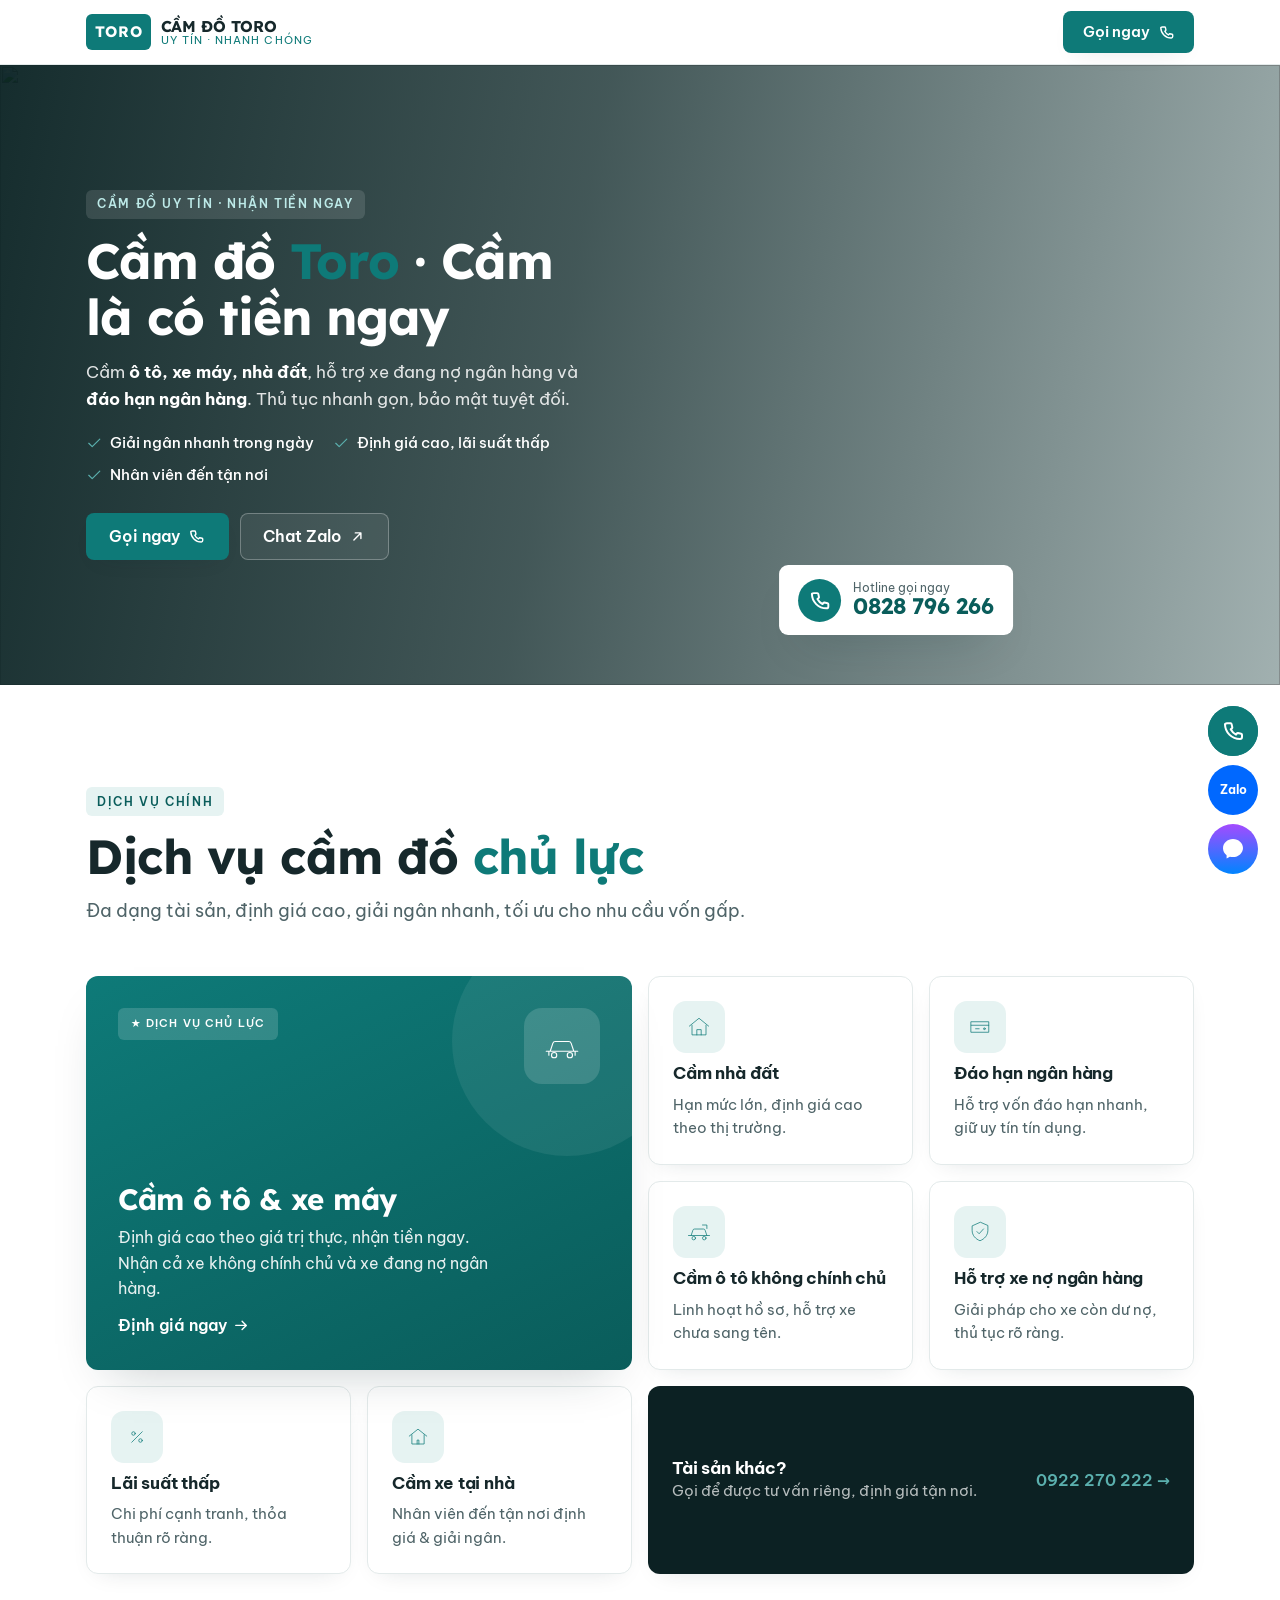
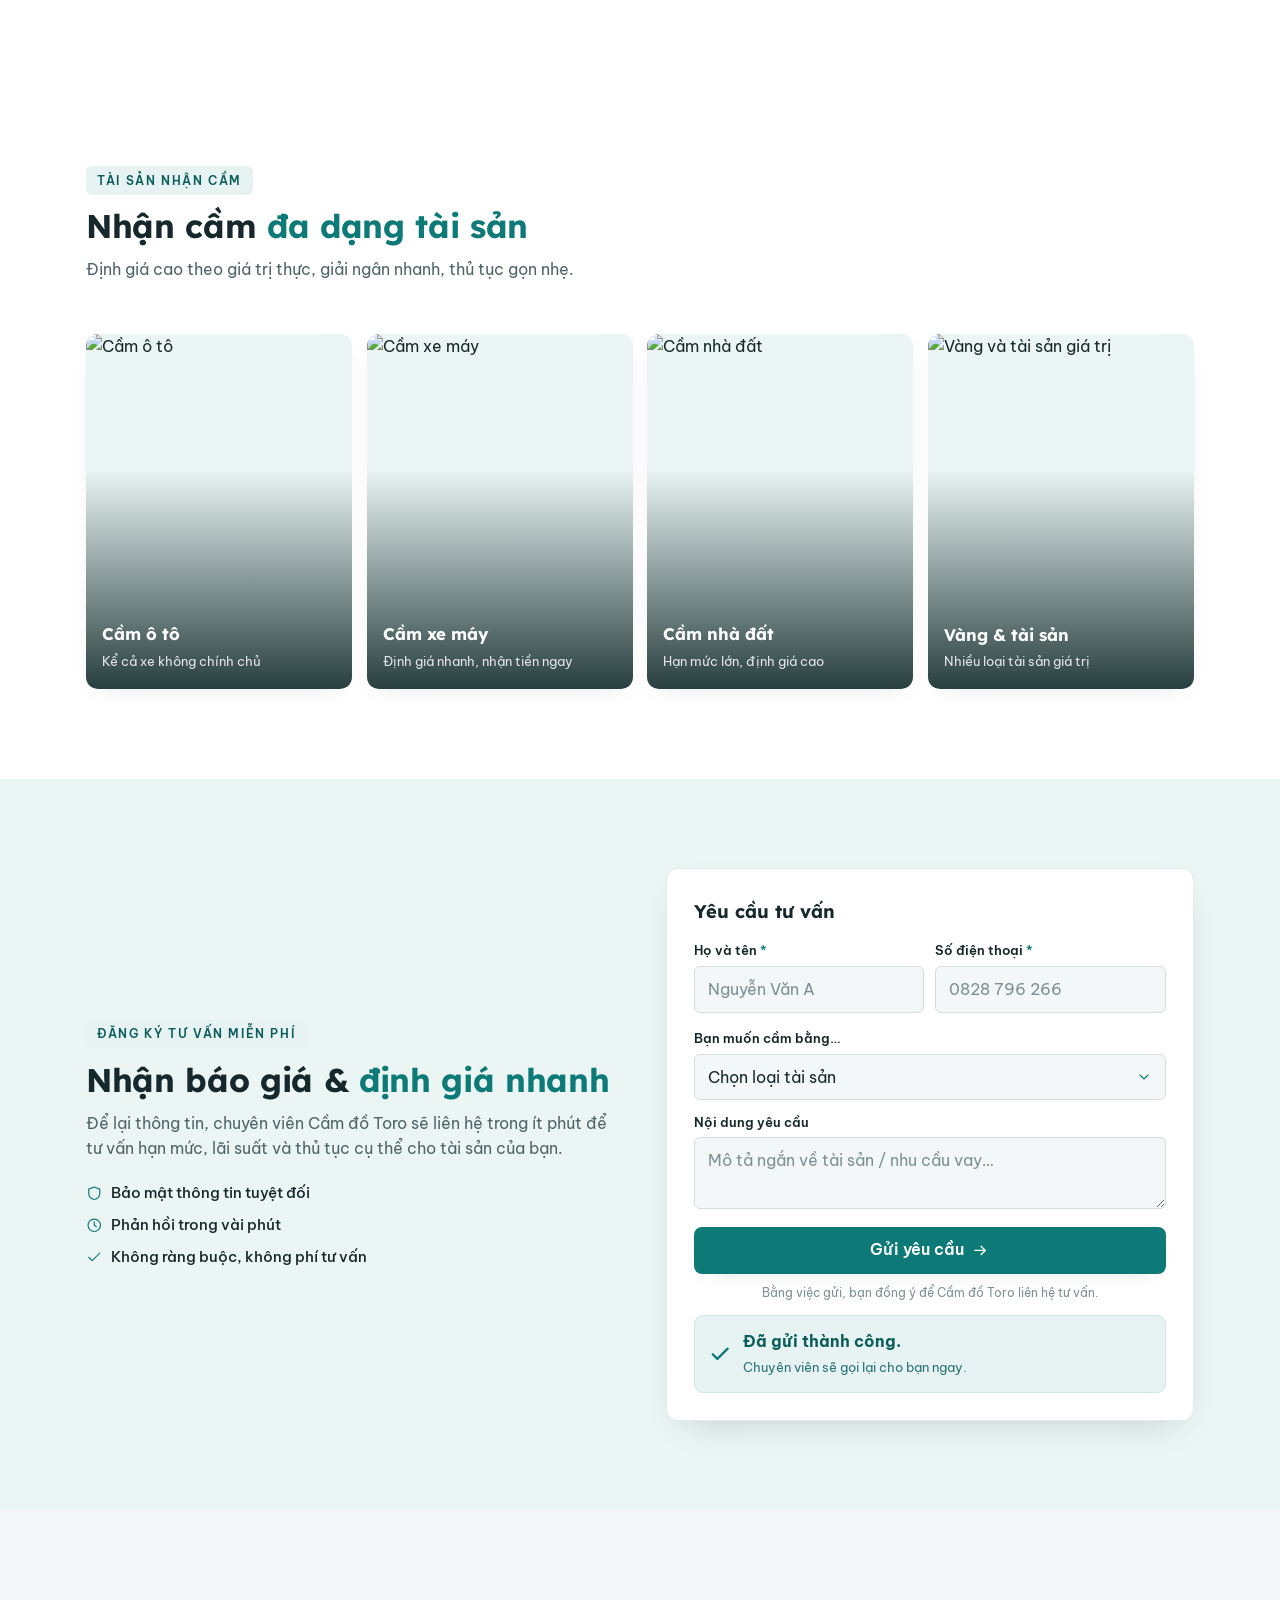
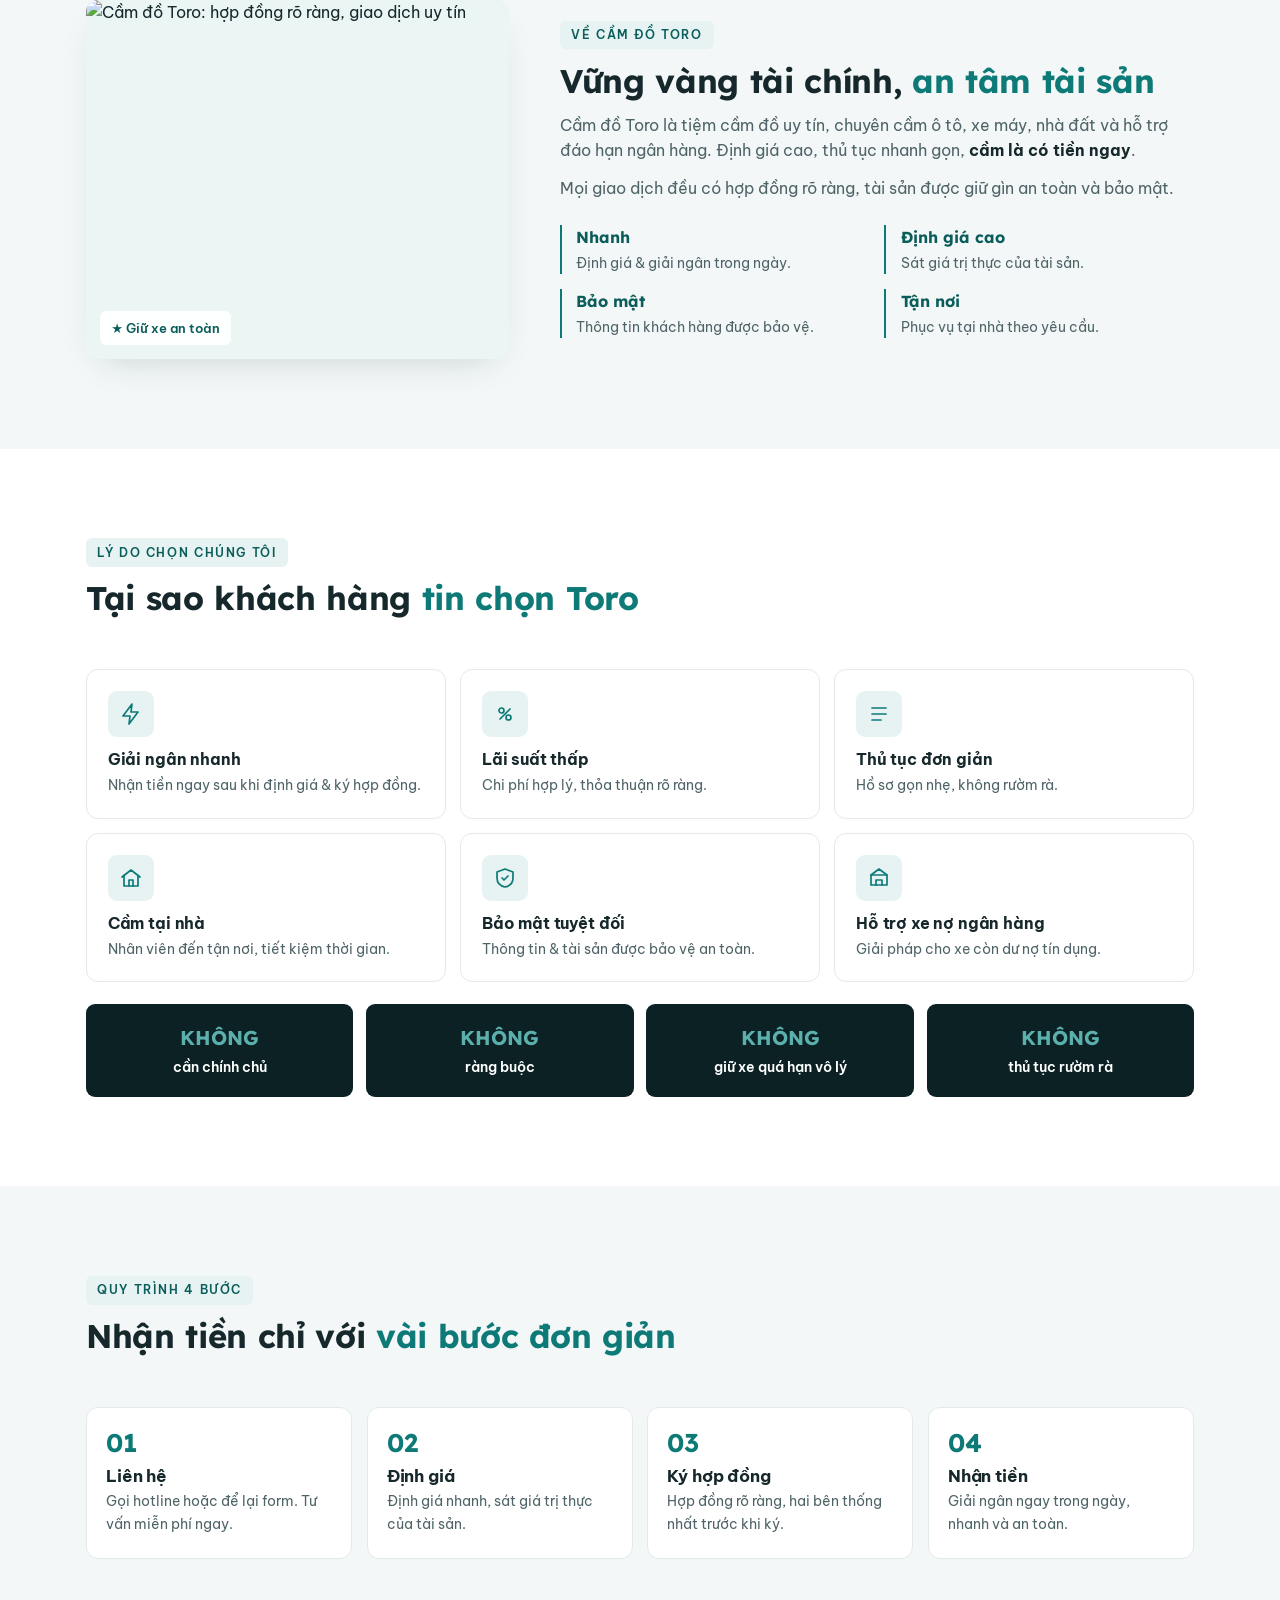
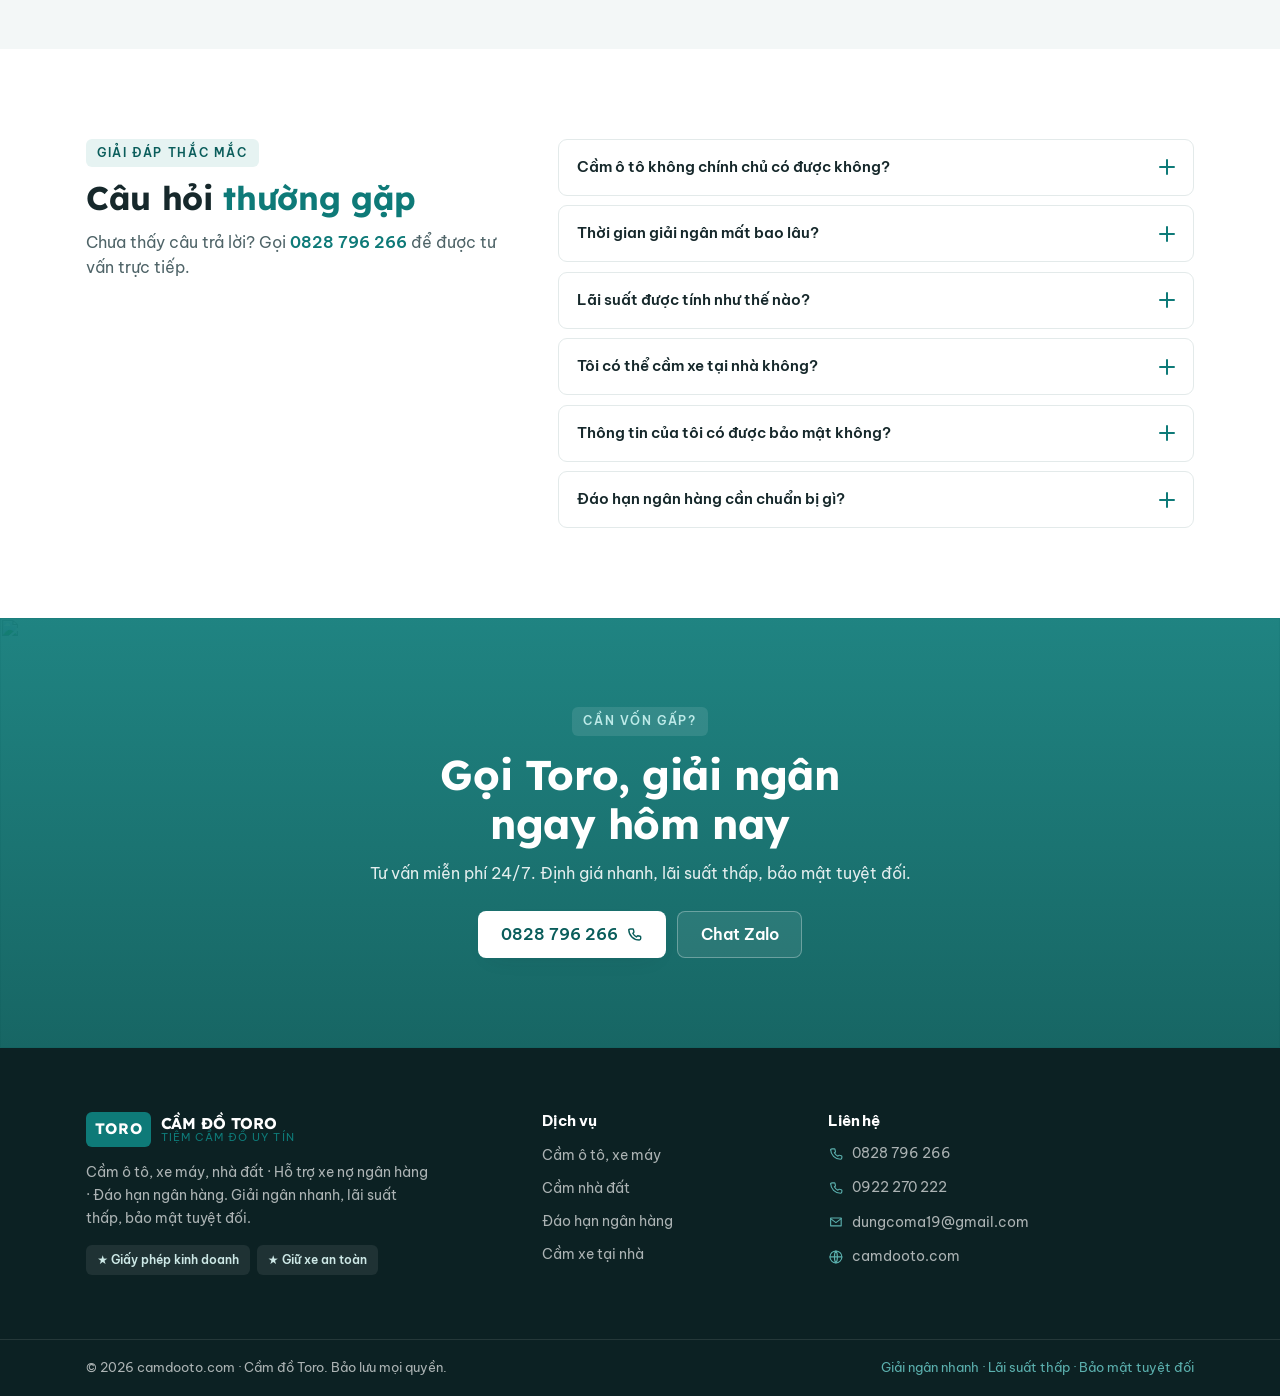
==== commit 4a2de201: "Thiet ke lai khoi dich vu chu luc theo bento - 1 the chu luc lon (teal gradient, badge 'Dich vu chu " ====
--- a/v2.html
+++ b/v2.html
@@ -79,16 +79,27 @@
           <h2 class="section__title" id="dv-title">Dịch vụ cầm đồ <span class="text-brand">chủ lực</span></h2>
           <p class="section__lead">Đa dạng tài sản, định giá cao, giải ngân nhanh, tối ưu cho nhu cầu vốn gấp.</p>
         </header>
-        <ul class="services__grid">
-          <li class="service reveal"><span class="service__ico"><svg viewBox="0 0 64 64" aria-hidden="true"><path d="M8 40h48M14 40l4-12a4 4 0 0 1 3.8-2.8h20.4A4 4 0 0 1 46 28l4 12M12 40v6m40-6v6"/><circle cx="20" cy="46" r="4"/><circle cx="44" cy="46" r="4"/></svg></span><h3>Cầm ô tô, xe máy</h3><p>Định giá cao theo giá trị thực, nhận tiền ngay.</p></li>
-          <li class="service reveal"><span class="service__ico"><svg viewBox="0 0 64 64" aria-hidden="true"><path d="M8 40h48M14 40l4-12a4 4 0 0 1 3.8-2.8h20.4A4 4 0 0 1 46 28l4 12"/><circle cx="20" cy="46" r="4"/><circle cx="44" cy="46" r="4"/><path d="M40 16h10v8"/></svg></span><h3>Cầm ô tô không chính chủ</h3><p>Linh hoạt hồ sơ, hỗ trợ xe chưa sang tên.</p></li>
-          <li class="service reveal"><span class="service__ico"><svg viewBox="0 0 64 64" aria-hidden="true"><path d="M32 10 14 18v10c0 12 8 20 18 24 10-4 18-12 18-24V18Z"/><path d="m25 31 5 5 10-11"/></svg></span><h3>Hỗ trợ xe đang nợ ngân hàng</h3><p>Giải pháp cho xe còn dư nợ, thủ tục rõ ràng.</p></li>
-          <li class="service reveal"><span class="service__ico"><svg viewBox="0 0 64 64" aria-hidden="true"><path d="M10 30 32 12l22 18M16 28v22h32V28M27 50V38h10v12"/></svg></span><h3>Cầm nhà đất</h3><p>Hạn mức lớn, định giá cao theo thị trường.</p></li>
-          <li class="service reveal"><span class="service__ico"><svg viewBox="0 0 64 64" aria-hidden="true"><path d="M12 20h40v24H12z"/><path d="M12 28h40M22 36h8"/><circle cx="42" cy="36" r="2"/></svg></span><h3>Đáo hạn ngân hàng</h3><p>Hỗ trợ vốn đáo hạn nhanh, giữ uy tín tín dụng.</p></li>
-          <li class="service reveal"><span class="service__ico"><svg viewBox="0 0 64 64" aria-hidden="true"><path d="M20 44 44 20"/><circle cx="24" cy="24" r="4"/><circle cx="40" cy="40" r="4"/></svg></span><h3>Lãi suất thấp</h3><p>Chi phí cạnh tranh, thỏa thuận rõ ràng.</p></li>
-          <li class="service reveal"><span class="service__ico"><svg viewBox="0 0 64 64" aria-hidden="true"><path d="M12 30 32 14l20 16M18 27v21h28V27"/><path d="M30 48v-9h4v9"/></svg></span><h3>Cầm xe tại nhà</h3><p>Nhân viên đến tận nơi định giá &amp; giải ngân.</p></li>
-          <li class="service service--cta reveal"><div class="service__cta-core"><h3>Tài sản khác?</h3><p>Gọi để được tư vấn riêng.</p><a href="tel:0922270222" class="link-brand">0922 270 222 →</a></div></li>
-        </ul>
+        <div class="services__bento">
+          <!-- THẺ CHỦ LỰC nổi bật -->
+          <a href="#tu-van" class="svc svc--feature reveal">
+            <div class="svc__head">
+              <span class="svc__badge">★ Dịch vụ chủ lực</span>
+              <span class="svc__ico svc__ico--lg"><svg viewBox="0 0 64 64" aria-hidden="true"><path d="M8 40h48M14 40l4-12a4 4 0 0 1 3.8-2.8h20.4A4 4 0 0 1 46 28l4 12M12 40v6m40-6v6"/><circle cx="20" cy="46" r="4"/><circle cx="44" cy="46" r="4"/></svg></span>
+            </div>
+            <div class="svc__body">
+              <h3>Cầm ô tô &amp; xe máy</h3>
+              <p>Định giá cao theo giá trị thực, nhận tiền ngay. Nhận cả xe không chính chủ và xe đang nợ ngân hàng.</p>
+              <span class="svc__link">Định giá ngay <svg viewBox="0 0 24 24" aria-hidden="true"><path d="M4 12h15m-6-6 6 6-6 6"/></svg></span>
+            </div>
+          </a>
+          <div class="svc reveal"><span class="svc__ico"><svg viewBox="0 0 64 64" aria-hidden="true"><path d="M10 30 32 12l22 18M16 28v22h32V28M27 50V38h10v12"/></svg></span><h3>Cầm nhà đất</h3><p>Hạn mức lớn, định giá cao theo thị trường.</p></div>
+          <div class="svc reveal"><span class="svc__ico"><svg viewBox="0 0 64 64" aria-hidden="true"><path d="M12 20h40v24H12z"/><path d="M12 28h40M22 36h8"/><circle cx="42" cy="36" r="2"/></svg></span><h3>Đáo hạn ngân hàng</h3><p>Hỗ trợ vốn đáo hạn nhanh, giữ uy tín tín dụng.</p></div>
+          <div class="svc reveal"><span class="svc__ico"><svg viewBox="0 0 64 64" aria-hidden="true"><path d="M8 40h48M14 40l4-12a4 4 0 0 1 3.8-2.8h20.4A4 4 0 0 1 46 28l4 12"/><circle cx="20" cy="46" r="4"/><circle cx="44" cy="46" r="4"/><path d="M40 16h10v8"/></svg></span><h3>Cầm ô tô không chính chủ</h3><p>Linh hoạt hồ sơ, hỗ trợ xe chưa sang tên.</p></div>
+          <div class="svc reveal"><span class="svc__ico"><svg viewBox="0 0 64 64" aria-hidden="true"><path d="M32 10 14 18v10c0 12 8 20 18 24 10-4 18-12 18-24V18Z"/><path d="m25 31 5 5 10-11"/></svg></span><h3>Hỗ trợ xe nợ ngân hàng</h3><p>Giải pháp cho xe còn dư nợ, thủ tục rõ ràng.</p></div>
+          <div class="svc reveal"><span class="svc__ico"><svg viewBox="0 0 64 64" aria-hidden="true"><path d="M20 44 44 20"/><circle cx="24" cy="24" r="4"/><circle cx="40" cy="40" r="4"/></svg></span><h3>Lãi suất thấp</h3><p>Chi phí cạnh tranh, thỏa thuận rõ ràng.</p></div>
+          <div class="svc reveal"><span class="svc__ico"><svg viewBox="0 0 64 64" aria-hidden="true"><path d="M12 30 32 14l20 16M18 27v21h28V27"/><path d="M30 48v-9h4v9"/></svg></span><h3>Cầm xe tại nhà</h3><p>Nhân viên đến tận nơi định giá &amp; giải ngân.</p></div>
+          <a href="tel:0922270222" class="svc svc--cta reveal"><div><h3>Tài sản khác?</h3><p>Gọi để được tư vấn riêng, định giá tận nơi.</p></div><span class="svc__link">0922 270 222 →</span></a>
+        </div>
       </div>
     </section>
 
--- a/v2.css
+++ b/v2.css
@@ -66,17 +66,53 @@
 .hero-call__txt strong { font-family: var(--font-display); font-size: 1.4rem; color: var(--brand-700); letter-spacing: -0.01em; }
 @media (max-width: 980px) { .hero-call { display: none; } }
 
-/* DỊCH VỤ CHỦ LỰC — dịch vụ chính: làm TO & RÕ, đặt ngay sau hero */
+/* DỊCH VỤ CHỦ LỰC — bento: 1 thẻ chủ lực nổi bật + lưới cân đối */
 .services { padding-block: clamp(64px, 8vw, 120px); }
 .services .section__head { max-width: 780px; }
 .services .section__title { font-size: clamp(2rem, 4.2vw, 3rem); }
 .services .section__lead { font-size: 1.1rem; }
-.services__grid { gap: 1.1rem; }
-.service { padding: 1.85rem 1.6rem; }
-.service__ico { width: 64px; height: 64px; border-radius: 14px; margin-bottom: 1.1rem; }
-.service__ico svg { width: 34px; height: 34px; }
-.service h3 { font-size: 1.2rem; }
-.service p { font-size: 0.96rem; }
+
+.services__bento { display: grid; grid-template-columns: repeat(4, 1fr); gap: 1rem; }
+.svc { display: flex; flex-direction: column; gap: 0.55rem; background: #fff; border: 1px solid var(--line); border-radius: var(--r-lg); padding: 1.5rem; box-shadow: var(--shadow); transition: transform 0.3s var(--ease), box-shadow 0.3s var(--ease), border-color 0.3s var(--ease); }
+.svc:hover { transform: translateY(-4px); box-shadow: var(--shadow-md); border-color: var(--brand-100); }
+.svc__ico { width: 52px; height: 52px; border-radius: 13px; display: grid; place-items: center; background: var(--brand-50); color: var(--brand); flex: none; }
+.svc__ico svg { width: 28px; height: 28px; fill: none; stroke: currentColor; stroke-width: 1.7; }
+.svc h3 { font-family: var(--font-body); font-weight: 700; font-size: 1.06rem; line-height: 1.3; }
+.svc p { color: var(--text-soft); font-size: 0.92rem; }
+
+/* Thẻ chủ lực (lớn, teal, nổi bật) */
+.svc--feature { grid-column: span 2; grid-row: span 2; justify-content: space-between; gap: 1.2rem; padding: 2rem; border: none; color: #fff; background: linear-gradient(155deg, var(--brand) 0%, var(--brand-700) 100%); box-shadow: var(--shadow-lg); position: relative; overflow: hidden; }
+.svc--feature::after { content: ""; position: absolute; right: -50px; top: -50px; width: 230px; height: 230px; border-radius: 50%; background: rgba(255, 255, 255, 0.07); }
+.svc--feature:hover { transform: translateY(-4px); box-shadow: var(--shadow-lg); }
+.svc__head { display: flex; align-items: flex-start; justify-content: space-between; position: relative; z-index: 1; }
+.svc__badge { background: rgba(255, 255, 255, 0.16); color: #fff; font-size: 0.7rem; font-weight: 600; letter-spacing: 0.1em; text-transform: uppercase; padding: 0.42rem 0.8rem; border-radius: var(--r-sm); }
+.svc__ico--lg { width: 76px; height: 76px; border-radius: 18px; background: rgba(255, 255, 255, 0.15); color: #fff; }
+.svc__ico--lg svg { width: 42px; height: 42px; stroke: #fff; }
+.svc__body { position: relative; z-index: 1; }
+.svc--feature h3 { font-family: var(--font-display); font-size: clamp(1.5rem, 2.3vw, 2.05rem); color: #fff; line-height: 1.14; margin-bottom: 0.5rem; }
+.svc--feature p { color: rgba(255, 255, 255, 0.9); font-size: 1rem; max-width: 34ch; }
+.svc__link { display: inline-flex; align-items: center; gap: 0.35rem; font-weight: 600; color: var(--brand-700); margin-top: 0.7rem; }
+.svc__link svg { width: 1.05rem; height: 1.05rem; fill: none; stroke: currentColor; stroke-width: 2; }
+.svc--feature .svc__link { color: #fff; }
+
+/* Thẻ CTA */
+.svc--cta { grid-column: span 2; flex-direction: row; align-items: center; justify-content: space-between; gap: 1rem; background: var(--ink); border: none; color: #fff; }
+.svc--cta h3 { color: #fff; }
+.svc--cta p { color: rgba(255, 255, 255, 0.7); }
+.svc--cta .svc__link { color: var(--brand-300); margin-top: 0; white-space: nowrap; }
+
+@media (max-width: 900px) {
+  .services__bento { grid-template-columns: repeat(2, 1fr); }
+  .svc--feature { grid-column: span 2; grid-row: auto; flex-direction: row; align-items: center; }
+  .svc--feature .svc__body { flex: 1; }
+  .svc--cta { grid-column: span 2; }
+}
+@media (max-width: 560px) {
+  .services__bento { grid-template-columns: 1fr; }
+  .svc--feature, .svc--cta { grid-column: auto; }
+  .svc--feature { flex-direction: column; align-items: stretch; }
+  .svc--cta { flex-direction: column; align-items: flex-start; }
+}
 
 /* Footer 3 cột (đã bỏ cột Bản đồ) */
 @media (min-width: 1025px) { .footer__grid { grid-template-columns: 1.7fr 1fr 1.5fr; } }
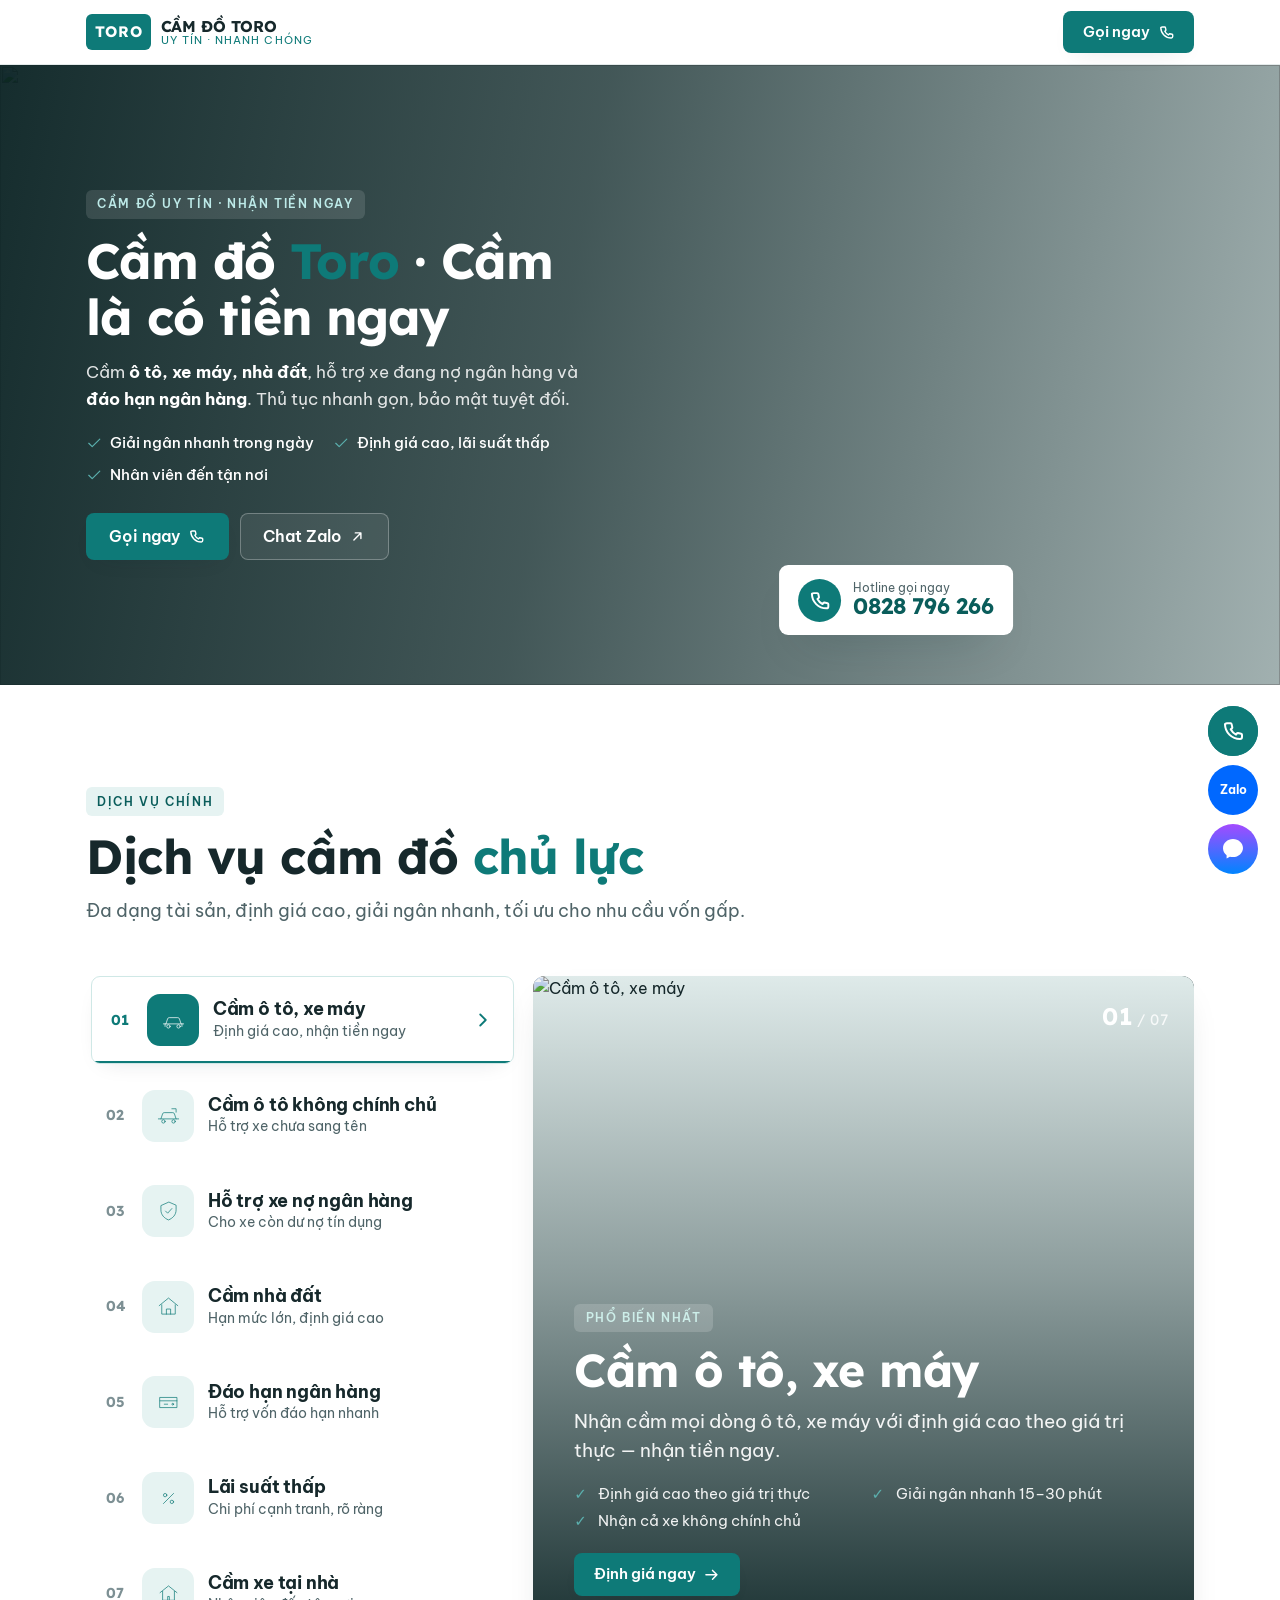
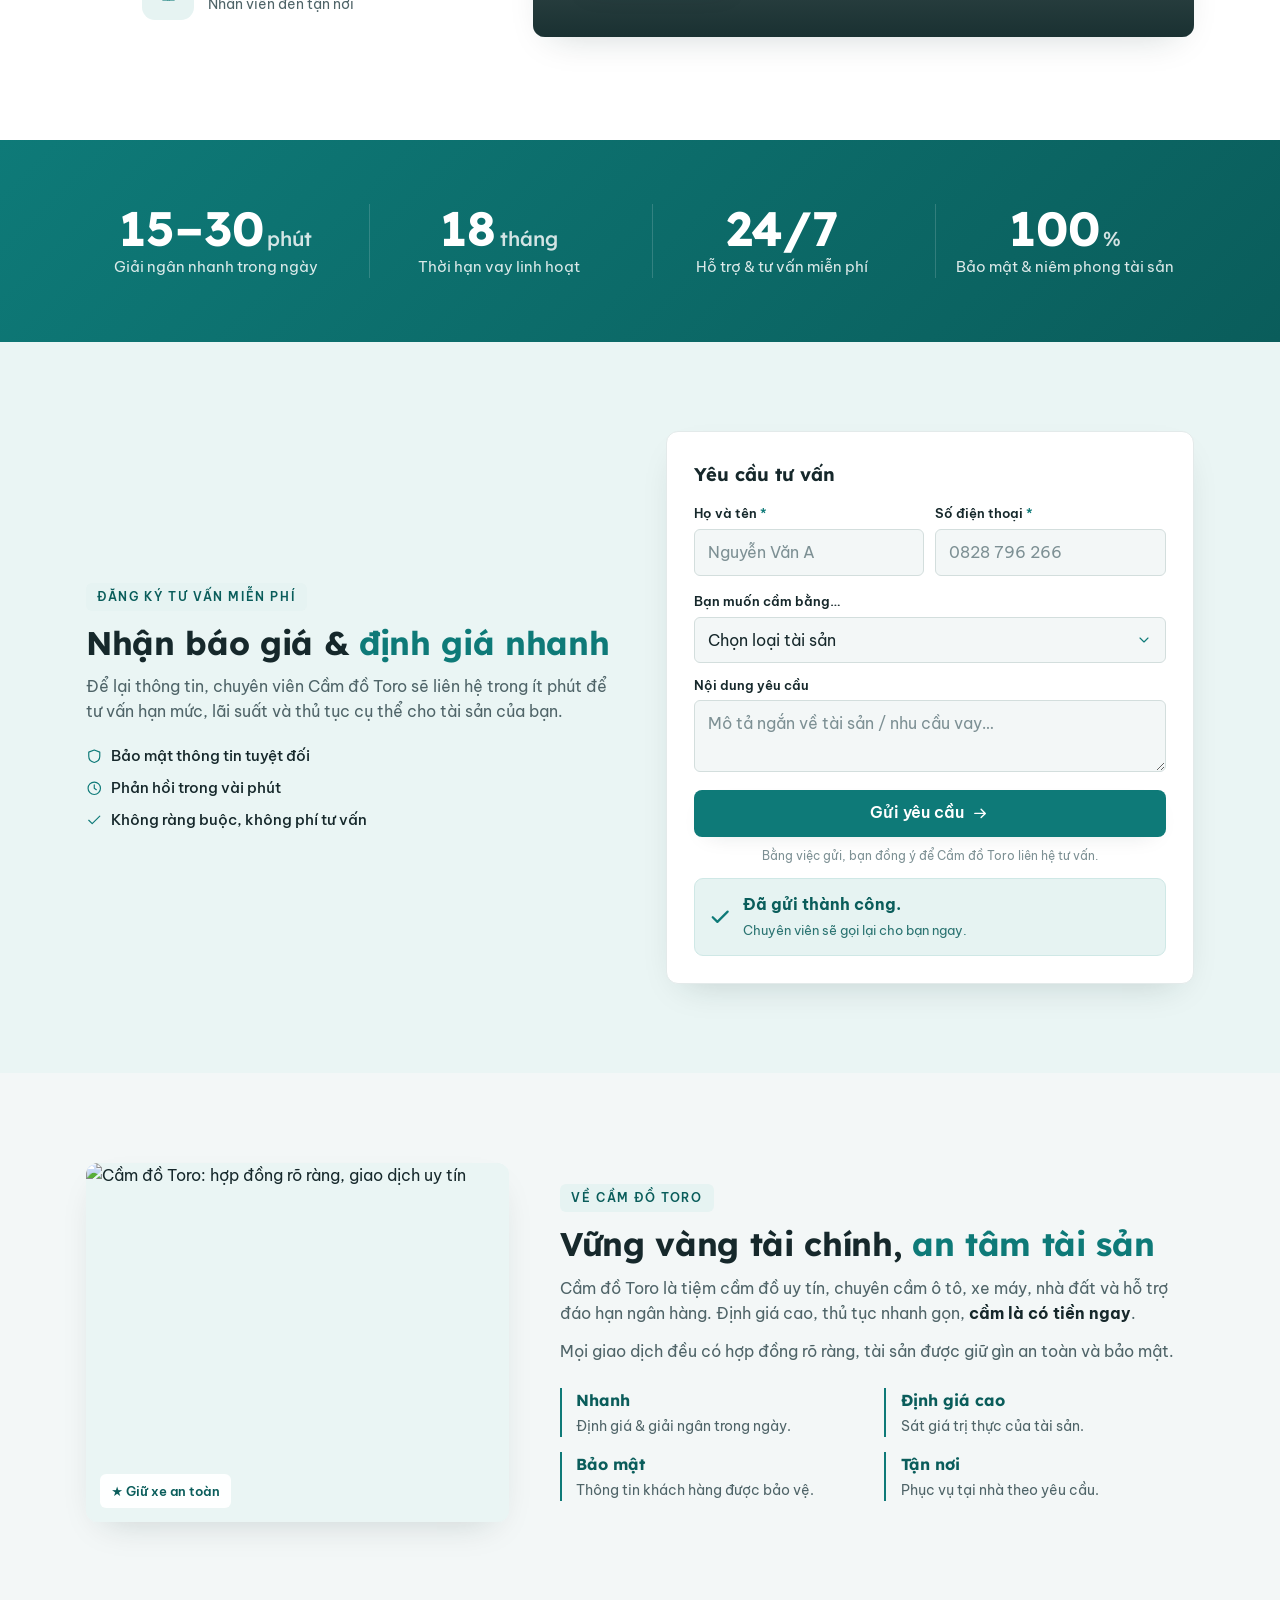
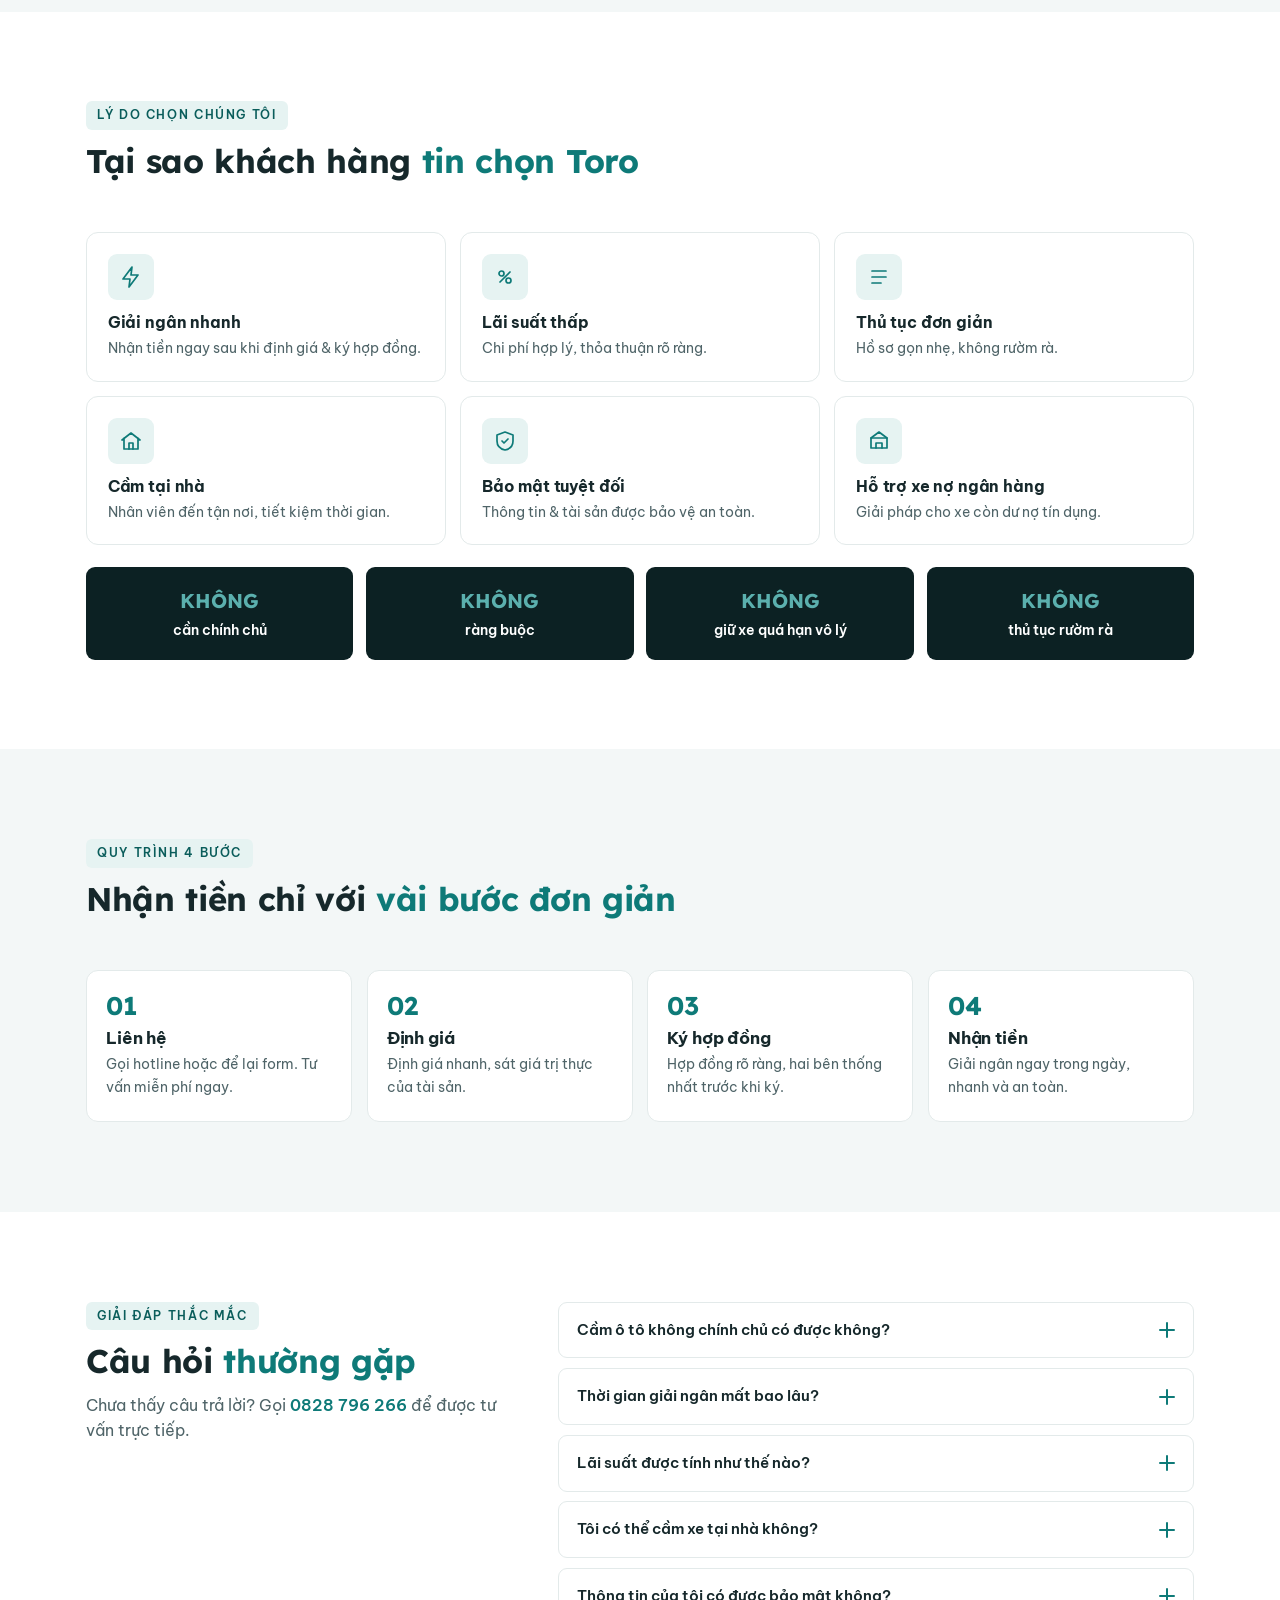
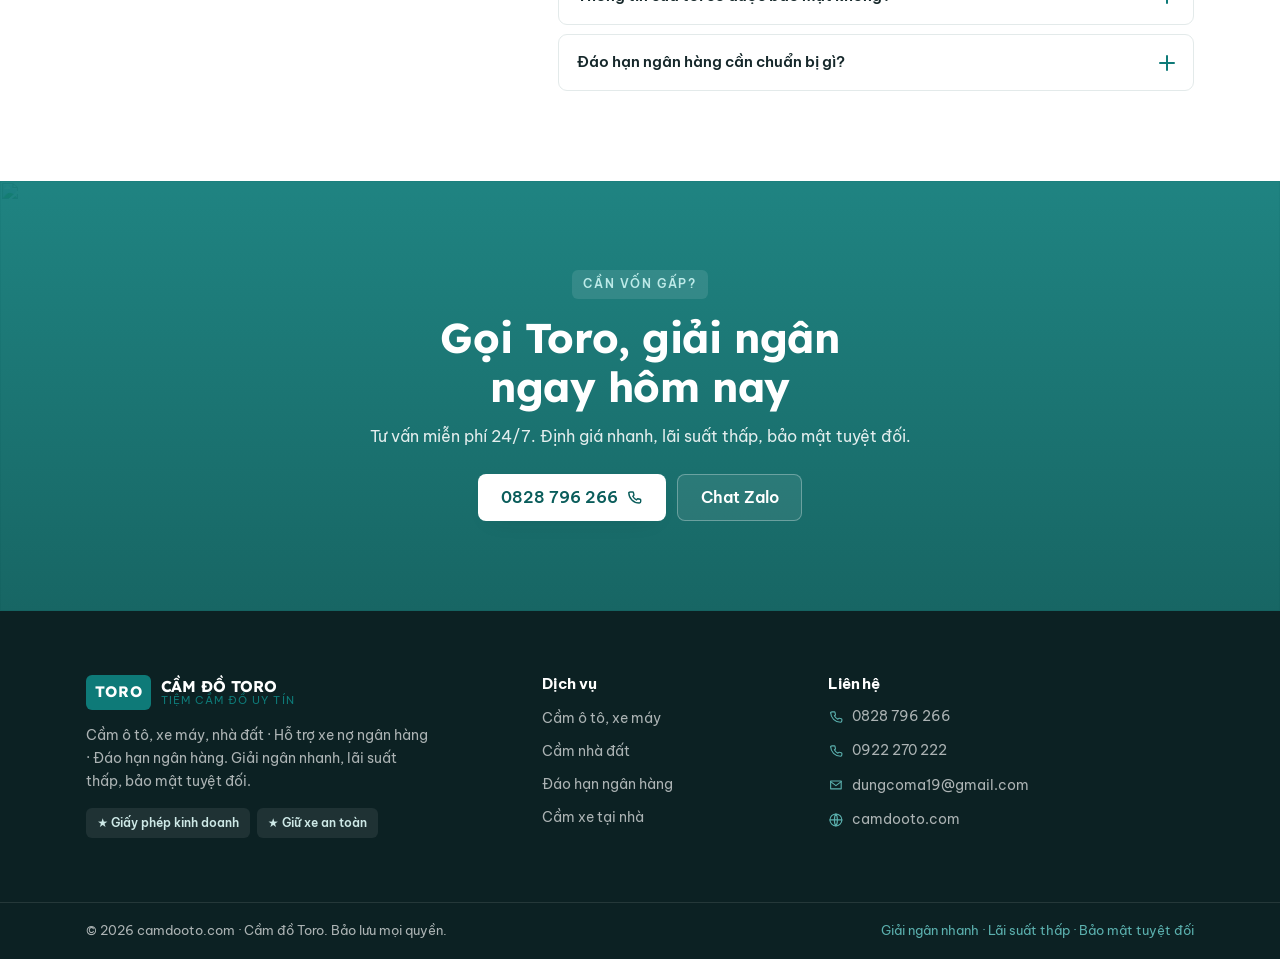
==== commit 892c66e9: "Lam moi khoi dich vu trang v2: showcase Mau I + accordion mobile - Dich vu chu luc: danh sach + pane" ====
--- a/v2.html
+++ b/v2.html
@@ -79,45 +79,59 @@
           <h2 class="section__title" id="dv-title">Dịch vụ cầm đồ <span class="text-brand">chủ lực</span></h2>
           <p class="section__lead">Đa dạng tài sản, định giá cao, giải ngân nhanh, tối ưu cho nhu cầu vốn gấp.</p>
         </header>
-        <div class="services__bento">
-          <!-- THẺ CHỦ LỰC nổi bật -->
-          <a href="#tu-van" class="svc svc--feature reveal">
-            <div class="svc__head">
-              <span class="svc__badge">★ Dịch vụ chủ lực</span>
-              <span class="svc__ico svc__ico--lg"><svg viewBox="0 0 64 64" aria-hidden="true"><path d="M8 40h48M14 40l4-12a4 4 0 0 1 3.8-2.8h20.4A4 4 0 0 1 46 28l4 12M12 40v6m40-6v6"/><circle cx="20" cy="46" r="4"/><circle cx="44" cy="46" r="4"/></svg></span>
-            </div>
-            <div class="svc__body">
-              <h3>Cầm ô tô &amp; xe máy</h3>
-              <p>Định giá cao theo giá trị thực, nhận tiền ngay. Nhận cả xe không chính chủ và xe đang nợ ngân hàng.</p>
-              <span class="svc__link">Định giá ngay <svg viewBox="0 0 24 24" aria-hidden="true"><path d="M4 12h15m-6-6 6 6-6 6"/></svg></span>
-            </div>
-          </a>
-          <div class="svc reveal"><span class="svc__ico"><svg viewBox="0 0 64 64" aria-hidden="true"><path d="M10 30 32 12l22 18M16 28v22h32V28M27 50V38h10v12"/></svg></span><h3>Cầm nhà đất</h3><p>Hạn mức lớn, định giá cao theo thị trường.</p></div>
-          <div class="svc reveal"><span class="svc__ico"><svg viewBox="0 0 64 64" aria-hidden="true"><path d="M12 20h40v24H12z"/><path d="M12 28h40M22 36h8"/><circle cx="42" cy="36" r="2"/></svg></span><h3>Đáo hạn ngân hàng</h3><p>Hỗ trợ vốn đáo hạn nhanh, giữ uy tín tín dụng.</p></div>
-          <div class="svc reveal"><span class="svc__ico"><svg viewBox="0 0 64 64" aria-hidden="true"><path d="M8 40h48M14 40l4-12a4 4 0 0 1 3.8-2.8h20.4A4 4 0 0 1 46 28l4 12"/><circle cx="20" cy="46" r="4"/><circle cx="44" cy="46" r="4"/><path d="M40 16h10v8"/></svg></span><h3>Cầm ô tô không chính chủ</h3><p>Linh hoạt hồ sơ, hỗ trợ xe chưa sang tên.</p></div>
-          <div class="svc reveal"><span class="svc__ico"><svg viewBox="0 0 64 64" aria-hidden="true"><path d="M32 10 14 18v10c0 12 8 20 18 24 10-4 18-12 18-24V18Z"/><path d="m25 31 5 5 10-11"/></svg></span><h3>Hỗ trợ xe nợ ngân hàng</h3><p>Giải pháp cho xe còn dư nợ, thủ tục rõ ràng.</p></div>
-          <div class="svc reveal"><span class="svc__ico"><svg viewBox="0 0 64 64" aria-hidden="true"><path d="M20 44 44 20"/><circle cx="24" cy="24" r="4"/><circle cx="40" cy="40" r="4"/></svg></span><h3>Lãi suất thấp</h3><p>Chi phí cạnh tranh, thỏa thuận rõ ràng.</p></div>
-          <div class="svc reveal"><span class="svc__ico"><svg viewBox="0 0 64 64" aria-hidden="true"><path d="M12 30 32 14l20 16M18 27v21h28V27"/><path d="M30 48v-9h4v9"/></svg></span><h3>Cầm xe tại nhà</h3><p>Nhân viên đến tận nơi định giá &amp; giải ngân.</p></div>
-          <a href="tel:0922270222" class="svc svc--cta reveal"><div><h3>Tài sản khác?</h3><p>Gọi để được tư vấn riêng, định giá tận nơi.</p></div><span class="svc__link">0922 270 222 →</span></a>
-        </div>
-      </div>
-    </section>
-
-    <!-- TÀI SẢN NHẬN CẦM (gallery ảnh, đặt sau dịch vụ chủ lực) -->
-    <section class="assets section" id="tai-san" aria-labelledby="ts-title">
-      <div class="container">
-        <header class="section__head">
-          <span class="eyebrow">Tài sản nhận cầm</span>
-          <h2 class="section__title" id="ts-title">Nhận cầm <span class="text-brand">đa dạng tài sản</span></h2>
-          <p class="section__lead">Định giá cao theo giá trị thực, giải ngân nhanh, thủ tục gọn nhẹ.</p>
-        </header>
-        <div class="assets__grid">
-          <!-- Ảnh stock Pexels: thay bằng ảnh thật của tài sản -->
-          <a href="#tu-van" class="asset-card reveal"><img class="ph" loading="lazy" src="https://images.pexels.com/photos/170811/pexels-photo-170811.jpeg?auto=compress&cs=tinysrgb&w=600" alt="Cầm ô tô" /><span class="asset-card__label"><strong>Cầm ô tô</strong><span>Kể cả xe không chính chủ</span></span></a>
-          <a href="#tu-van" class="asset-card reveal"><img class="ph" loading="lazy" src="https://images.pexels.com/photos/16330298/pexels-photo-16330298.jpeg?auto=compress&cs=tinysrgb&w=600" alt="Cầm xe máy" /><span class="asset-card__label"><strong>Cầm xe máy</strong><span>Định giá nhanh, nhận tiền ngay</span></span></a>
-          <a href="#tu-van" class="asset-card reveal"><img class="ph" loading="lazy" src="https://images.pexels.com/photos/20296321/pexels-photo-20296321.jpeg?auto=compress&cs=tinysrgb&w=600" alt="Cầm nhà đất" /><span class="asset-card__label"><strong>Cầm nhà đất</strong><span>Hạn mức lớn, định giá cao</span></span></a>
-          <a href="#tu-van" class="asset-card reveal"><img class="ph" loading="lazy" src="https://images.pexels.com/photos/8705787/pexels-photo-8705787.jpeg?auto=compress&cs=tinysrgb&w=600" alt="Vàng và tài sản giá trị" /><span class="asset-card__label"><strong>Vàng &amp; tài sản</strong><span>Nhiều loại tài sản giá trị</span></span></a>
-        </div>
+        <!-- Showcase "may đo": danh sách trái (số thứ tự + mũi tên + thanh tự xoay) + panel ẢNH lớn phải (bộ đếm + CTA) -->
+        <div class="show">
+          <div class="show-list" id="show-list">
+            <div class="show-item active" data-i="0">
+              <div class="show-head"><span class="show-num">01</span><span class="show-iico"><svg viewBox="0 0 64 64" aria-hidden="true"><path d="M8 40h48M14 40l4-12a4 4 0 0 1 3.8-2.8h20.4A4 4 0 0 1 46 28l4 12M12 40v6m40-6v6"/><circle cx="20" cy="46" r="4"/><circle cx="44" cy="46" r="4"/></svg></span><span class="show-tx"><h3>Cầm ô tô, xe máy</h3><p>Định giá cao, nhận tiền ngay</p></span><svg class="show-arrow" viewBox="0 0 24 24" aria-hidden="true"><path d="m9 6 6 6-6 6"/></svg><span class="show-prog"></span></div>
+              <div class="show-acc"><div class="show-acc__in"><img class="ph" loading="lazy" src="https://images.pexels.com/photos/170811/pexels-photo-170811.jpeg?auto=compress&cs=tinysrgb&w=640" alt="Cầm ô tô, xe máy" /><p>Nhận cầm mọi dòng ô tô, xe máy với định giá cao theo giá trị thực — nhận tiền ngay.</p><ul class="show-acc-feats"><li>Định giá cao theo giá trị thực</li><li>Giải ngân nhanh 15–30 phút</li><li>Nhận cả xe không chính chủ</li></ul><a href="#tu-van" class="btn btn--brand show-acc-cta">Định giá ngay <svg viewBox="0 0 24 24" aria-hidden="true"><path d="M4 12h15m-6-6 6 6-6 6"/></svg></a></div></div>
+            </div>
+            <div class="show-item" data-i="1">
+              <div class="show-head"><span class="show-num">02</span><span class="show-iico"><svg viewBox="0 0 64 64" aria-hidden="true"><path d="M8 40h48M14 40l4-12a4 4 0 0 1 3.8-2.8h20.4A4 4 0 0 1 46 28l4 12"/><circle cx="20" cy="46" r="4"/><circle cx="44" cy="46" r="4"/><path d="M40 16h10v8"/></svg></span><span class="show-tx"><h3>Cầm ô tô không chính chủ</h3><p>Hỗ trợ xe chưa sang tên</p></span><svg class="show-arrow" viewBox="0 0 24 24" aria-hidden="true"><path d="m9 6 6 6-6 6"/></svg><span class="show-prog"></span></div>
+              <div class="show-acc"><div class="show-acc__in"><img class="ph" loading="lazy" src="https://images.pexels.com/photos/16330298/pexels-photo-16330298.jpeg?auto=compress&cs=tinysrgb&w=640" alt="Cầm ô tô không chính chủ" /><p>Linh hoạt hồ sơ cho xe chưa sang tên, xe mua bán trao tay hoặc xe ủy quyền.</p><ul class="show-acc-feats"><li>Nhận xe chưa sang tên, xe ủy quyền</li><li>Chỉ cần CCCD + giấy tờ xe</li><li>Giải ngân ngay trong ngày</li></ul><a href="#tu-van" class="btn btn--brand show-acc-cta">Định giá ngay <svg viewBox="0 0 24 24" aria-hidden="true"><path d="M4 12h15m-6-6 6 6-6 6"/></svg></a></div></div>
+            </div>
+            <div class="show-item" data-i="2">
+              <div class="show-head"><span class="show-num">03</span><span class="show-iico"><svg viewBox="0 0 64 64" aria-hidden="true"><path d="M32 10 14 18v10c0 12 8 20 18 24 10-4 18-12 18-24V18Z"/><path d="m25 31 5 5 10-11"/></svg></span><span class="show-tx"><h3>Hỗ trợ xe nợ ngân hàng</h3><p>Cho xe còn dư nợ tín dụng</p></span><svg class="show-arrow" viewBox="0 0 24 24" aria-hidden="true"><path d="m9 6 6 6-6 6"/></svg><span class="show-prog"></span></div>
+              <div class="show-acc"><div class="show-acc__in"><img class="ph" loading="lazy" src="https://images.pexels.com/photos/33175650/pexels-photo-33175650.jpeg?auto=compress&cs=tinysrgb&w=640" alt="Hỗ trợ xe nợ ngân hàng" /><p>Giải pháp cho xe còn dư nợ tín dụng hoặc đang trả góp, thủ tục rõ ràng.</p><ul class="show-acc-feats"><li>Nhận xe đang trả góp, còn dư nợ</li><li>Hỗ trợ tất toán khoản vay cũ</li><li>Thẩm định nhanh, bảo mật tuyệt đối</li></ul><a href="#tu-van" class="btn btn--brand show-acc-cta">Định giá ngay <svg viewBox="0 0 24 24" aria-hidden="true"><path d="M4 12h15m-6-6 6 6-6 6"/></svg></a></div></div>
+            </div>
+            <div class="show-item" data-i="3">
+              <div class="show-head"><span class="show-num">04</span><span class="show-iico"><svg viewBox="0 0 64 64" aria-hidden="true"><path d="M10 30 32 12l22 18M16 28v22h32V28M27 50V38h10v12"/></svg></span><span class="show-tx"><h3>Cầm nhà đất</h3><p>Hạn mức lớn, định giá cao</p></span><svg class="show-arrow" viewBox="0 0 24 24" aria-hidden="true"><path d="m9 6 6 6-6 6"/></svg><span class="show-prog"></span></div>
+              <div class="show-acc"><div class="show-acc__in"><img class="ph" loading="lazy" src="https://images.pexels.com/photos/20296321/pexels-photo-20296321.jpeg?auto=compress&cs=tinysrgb&w=640" alt="Cầm nhà đất" /><p>Cầm sổ đỏ, sổ hồng với hạn mức lớn, định giá sát giá thị trường và giải ngân nhanh.</p><ul class="show-acc-feats"><li>Hạn mức lớn theo giá thị trường</li><li>Nhận sổ đỏ / sổ hồng</li><li>Hợp đồng công chứng rõ ràng</li></ul><a href="#tu-van" class="btn btn--brand show-acc-cta">Định giá ngay <svg viewBox="0 0 24 24" aria-hidden="true"><path d="M4 12h15m-6-6 6 6-6 6"/></svg></a></div></div>
+            </div>
+            <div class="show-item" data-i="4">
+              <div class="show-head"><span class="show-num">05</span><span class="show-iico"><svg viewBox="0 0 64 64" aria-hidden="true"><path d="M12 20h40v24H12z"/><path d="M12 28h40M22 36h8"/><circle cx="42" cy="36" r="2"/></svg></span><span class="show-tx"><h3>Đáo hạn ngân hàng</h3><p>Hỗ trợ vốn đáo hạn nhanh</p></span><svg class="show-arrow" viewBox="0 0 24 24" aria-hidden="true"><path d="m9 6 6 6-6 6"/></svg><span class="show-prog"></span></div>
+              <div class="show-acc"><div class="show-acc__in"><img class="ph" loading="lazy" src="https://images.pexels.com/photos/8705787/pexels-photo-8705787.jpeg?auto=compress&cs=tinysrgb&w=640" alt="Đáo hạn ngân hàng" /><p>Hỗ trợ nguồn vốn đáo hạn ngân hàng nhanh chóng, giúp bạn giữ uy tín tín dụng.</p><ul class="show-acc-feats"><li>Hỗ trợ vốn đáo hạn trong ngày</li><li>Áp dụng với mọi ngân hàng</li><li>Giữ uy tín tín dụng của bạn</li></ul><a href="#tu-van" class="btn btn--brand show-acc-cta">Định giá ngay <svg viewBox="0 0 24 24" aria-hidden="true"><path d="M4 12h15m-6-6 6 6-6 6"/></svg></a></div></div>
+            </div>
+            <div class="show-item" data-i="5">
+              <div class="show-head"><span class="show-num">06</span><span class="show-iico"><svg viewBox="0 0 64 64" aria-hidden="true"><path d="M20 44 44 20"/><circle cx="24" cy="24" r="4"/><circle cx="40" cy="40" r="4"/></svg></span><span class="show-tx"><h3>Lãi suất thấp</h3><p>Chi phí cạnh tranh, rõ ràng</p></span><svg class="show-arrow" viewBox="0 0 24 24" aria-hidden="true"><path d="m9 6 6 6-6 6"/></svg><span class="show-prog"></span></div>
+              <div class="show-acc"><div class="show-acc__in"><img class="ph" loading="lazy" src="https://images.pexels.com/photos/164527/pexels-photo-164527.jpeg?auto=compress&cs=tinysrgb&w=640" alt="Lãi suất thấp" /><p>Chi phí cạnh tranh, mọi khoản phí được báo rõ ràng ngay khi định giá — không phí ẩn.</p><ul class="show-acc-feats"><li>Lãi suất thấp, thỏa thuận minh bạch</li><li>Miễn phí định giá tài sản</li><li>Không phạt khi tất toán sớm</li></ul><a href="#tu-van" class="btn btn--brand show-acc-cta">Định giá ngay <svg viewBox="0 0 24 24" aria-hidden="true"><path d="M4 12h15m-6-6 6 6-6 6"/></svg></a></div></div>
+            </div>
+            <div class="show-item" data-i="6">
+              <div class="show-head"><span class="show-num">07</span><span class="show-iico"><svg viewBox="0 0 64 64" aria-hidden="true"><path d="M12 30 32 14l20 16M18 27v21h28V27"/><path d="M30 48v-9h4v9"/></svg></span><span class="show-tx"><h3>Cầm xe tại nhà</h3><p>Nhân viên đến tận nơi</p></span><svg class="show-arrow" viewBox="0 0 24 24" aria-hidden="true"><path d="m9 6 6 6-6 6"/></svg><span class="show-prog"></span></div>
+              <div class="show-acc"><div class="show-acc__in"><img class="ph" loading="lazy" src="https://images.pexels.com/photos/4173251/pexels-photo-4173251.jpeg?auto=compress&cs=tinysrgb&w=640" alt="Cầm xe tại nhà" /><p>Nhân viên đến tận nơi định giá và giải ngân, kín đáo và tiết kiệm thời gian.</p><ul class="show-acc-feats"><li>Nhân viên đến tận nơi định giá</li><li>Giải ngân ngay tại chỗ</li><li>Kín đáo, an toàn, nhanh chóng</li></ul><a href="#tu-van" class="btn btn--brand show-acc-cta">Định giá ngay <svg viewBox="0 0 24 24" aria-hidden="true"><path d="M4 12h15m-6-6 6 6-6 6"/></svg></a></div></div>
+            </div>
+          </div>
+          <div class="show-stage" id="show-stage">
+            <div class="show-count" id="show-count" aria-hidden="true"><b>01</b> / 07</div>
+            <div class="show-slide active"><img class="ph" loading="lazy" src="https://images.pexels.com/photos/170811/pexels-photo-170811.jpeg?auto=compress&cs=tinysrgb&w=900" alt="Cầm ô tô, xe máy" /><div class="show-cap"><span class="eyebrow">Phổ biến nhất</span><h3>Cầm ô tô, xe máy</h3><p>Nhận cầm mọi dòng ô tô, xe máy với định giá cao theo giá trị thực — nhận tiền ngay.</p><ul class="show-feats"><li>Định giá cao theo giá trị thực</li><li>Giải ngân nhanh 15–30 phút</li><li>Nhận cả xe không chính chủ</li></ul><a href="#tu-van" class="btn btn--brand show-cta">Định giá ngay <svg viewBox="0 0 24 24" aria-hidden="true"><path d="M4 12h15m-6-6 6 6-6 6"/></svg></a></div></div>
+            <div class="show-slide"><img class="ph" loading="lazy" src="https://images.pexels.com/photos/16330298/pexels-photo-16330298.jpeg?auto=compress&cs=tinysrgb&w=900" alt="Cầm ô tô không chính chủ" /><div class="show-cap"><h3>Cầm ô tô không chính chủ</h3><p>Linh hoạt hồ sơ cho xe chưa sang tên, xe mua bán trao tay hoặc xe ủy quyền.</p><ul class="show-feats"><li>Nhận xe chưa sang tên, xe ủy quyền</li><li>Chỉ cần CCCD + giấy tờ xe</li><li>Giải ngân ngay trong ngày</li></ul><a href="#tu-van" class="btn btn--brand show-cta">Định giá ngay <svg viewBox="0 0 24 24" aria-hidden="true"><path d="M4 12h15m-6-6 6 6-6 6"/></svg></a></div></div>
+            <div class="show-slide"><img class="ph" loading="lazy" src="https://images.pexels.com/photos/33175650/pexels-photo-33175650.jpeg?auto=compress&cs=tinysrgb&w=900" alt="Hỗ trợ xe nợ ngân hàng" /><div class="show-cap"><h3>Hỗ trợ xe nợ ngân hàng</h3><p>Giải pháp cho xe còn dư nợ tín dụng hoặc đang trả góp, thủ tục rõ ràng.</p><ul class="show-feats"><li>Nhận xe đang trả góp, còn dư nợ</li><li>Hỗ trợ tất toán khoản vay cũ</li><li>Thẩm định nhanh, bảo mật tuyệt đối</li></ul><a href="#tu-van" class="btn btn--brand show-cta">Định giá ngay <svg viewBox="0 0 24 24" aria-hidden="true"><path d="M4 12h15m-6-6 6 6-6 6"/></svg></a></div></div>
+            <div class="show-slide"><img class="ph" loading="lazy" src="https://images.pexels.com/photos/20296321/pexels-photo-20296321.jpeg?auto=compress&cs=tinysrgb&w=900" alt="Cầm nhà đất" /><div class="show-cap"><h3>Cầm nhà đất</h3><p>Cầm sổ đỏ, sổ hồng với hạn mức lớn, định giá sát giá thị trường và giải ngân nhanh.</p><ul class="show-feats"><li>Hạn mức lớn theo giá thị trường</li><li>Nhận sổ đỏ / sổ hồng</li><li>Hợp đồng công chứng rõ ràng</li></ul><a href="#tu-van" class="btn btn--brand show-cta">Định giá ngay <svg viewBox="0 0 24 24" aria-hidden="true"><path d="M4 12h15m-6-6 6 6-6 6"/></svg></a></div></div>
+            <div class="show-slide"><img class="ph" loading="lazy" src="https://images.pexels.com/photos/8705787/pexels-photo-8705787.jpeg?auto=compress&cs=tinysrgb&w=900" alt="Đáo hạn ngân hàng" /><div class="show-cap"><h3>Đáo hạn ngân hàng</h3><p>Hỗ trợ nguồn vốn đáo hạn ngân hàng nhanh chóng, giúp bạn giữ uy tín tín dụng.</p><ul class="show-feats"><li>Hỗ trợ vốn đáo hạn trong ngày</li><li>Áp dụng với mọi ngân hàng</li><li>Giữ uy tín tín dụng của bạn</li></ul><a href="#tu-van" class="btn btn--brand show-cta">Định giá ngay <svg viewBox="0 0 24 24" aria-hidden="true"><path d="M4 12h15m-6-6 6 6-6 6"/></svg></a></div></div>
+            <div class="show-slide"><img class="ph" loading="lazy" src="https://images.pexels.com/photos/164527/pexels-photo-164527.jpeg?auto=compress&cs=tinysrgb&w=900" alt="Lãi suất thấp" /><div class="show-cap"><h3>Lãi suất thấp</h3><p>Chi phí cạnh tranh, mọi khoản phí được báo rõ ràng ngay khi định giá — không phí ẩn.</p><ul class="show-feats"><li>Lãi suất thấp, thỏa thuận minh bạch</li><li>Miễn phí định giá tài sản</li><li>Không phạt khi tất toán sớm</li></ul><a href="#tu-van" class="btn btn--brand show-cta">Định giá ngay <svg viewBox="0 0 24 24" aria-hidden="true"><path d="M4 12h15m-6-6 6 6-6 6"/></svg></a></div></div>
+            <div class="show-slide"><img class="ph" loading="lazy" src="https://images.pexels.com/photos/4173251/pexels-photo-4173251.jpeg?auto=compress&cs=tinysrgb&w=900" alt="Cầm xe tại nhà" /><div class="show-cap"><h3>Cầm xe tại nhà</h3><p>Nhân viên đến tận nơi định giá và giải ngân, kín đáo và tiết kiệm thời gian.</p><ul class="show-feats"><li>Nhân viên đến tận nơi định giá</li><li>Giải ngân ngay tại chỗ</li><li>Kín đáo, an toàn, nhanh chóng</li></ul><a href="#tu-van" class="btn btn--brand show-cta">Định giá ngay <svg viewBox="0 0 24 24" aria-hidden="true"><path d="M4 12h15m-6-6 6 6-6 6"/></svg></a></div></div>
+          </div>
+        </div>
+      </div>
+    </section>
+
+    <!-- DẢI CON SỐ TIN CẬY (thay "Tài sản nhận cầm" — khác kiểu 2 cột để tách bạch + tăng độ tin) -->
+    <section class="stats-band" aria-label="Cam kết của Cầm đồ Toro">
+      <div class="container stats-band__grid">
+        <div class="stat reveal"><b>15–30<small>phút</small></b><span>Giải ngân nhanh trong ngày</span></div>
+        <div class="stat reveal"><b>18<small>tháng</small></b><span>Thời hạn vay linh hoạt</span></div>
+        <div class="stat reveal"><b>24/7</b><span>Hỗ trợ &amp; tư vấn miễn phí</span></div>
+        <div class="stat reveal"><b>100<small>%</small></b><span>Bảo mật &amp; niêm phong tài sản</span></div>
       </div>
     </section>
 
--- a/v2.css
+++ b/v2.css
@@ -21,15 +21,23 @@
 .hero-img .btn--ghost { background: rgba(255, 255, 255, 0.08); color: #fff; border-color: rgba(255, 255, 255, 0.28); }
 .hero-img .btn--ghost:hover { background: rgba(255, 255, 255, 0.16); color: #fff; }
 
-/* ---------- Gallery "tài sản nhận cầm" ---------- */
-.assets__grid { display: grid; grid-template-columns: repeat(4, 1fr); gap: 0.9rem; }
-.asset-card { position: relative; display: block; border-radius: var(--r-lg); overflow: hidden; aspect-ratio: 3 / 4; background: var(--bg-tint); box-shadow: var(--shadow); }
-.asset-card img { width: 100%; height: 100%; object-fit: cover; transition: transform 0.5s var(--ease); }
-.asset-card:hover img { transform: scale(1.06); }
-.asset-card::after { content: ""; position: absolute; inset: 0; background: linear-gradient(180deg, transparent 38%, rgba(8, 32, 33, 0.86)); }
-.asset-card__label { position: absolute; inset: auto 0 0 0; z-index: 2; padding: 1rem; color: #fff; }
-.asset-card__label strong { font-family: var(--font-display); font-size: 1.05rem; display: block; }
-.asset-card__label span { font-size: 0.82rem; opacity: 0.86; }
+/* ---------- Dải con số tin cậy (full-bleed, nền teal) ---------- */
+.stats-band { background: linear-gradient(135deg, var(--brand) 0%, var(--brand-700) 100%); color: #fff; padding-block: clamp(40px, 5.5vw, 64px); }
+.stats-band__grid { display: grid; grid-template-columns: repeat(4, 1fr); gap: 1.5rem; text-align: center; }
+.stat { display: flex; flex-direction: column; gap: 0.35rem; padding-inline: 0.5rem; }
+.stat + .stat { border-left: 1px solid rgba(255, 255, 255, 0.16); }
+.stat b { font-family: var(--font-display); font-weight: 700; font-size: clamp(2rem, 4.2vw, 3rem); line-height: 1; color: #fff; }
+.stat b small { font-size: 0.42em; font-weight: 500; opacity: 0.82; margin-left: 0.15em; }
+.stat span { font-size: 0.94rem; color: rgba(255, 255, 255, 0.85); line-height: 1.35; }
+@media (max-width: 720px) {
+  .stats-band__grid { grid-template-columns: 1fr 1fr; gap: 2rem 1rem; }
+  .stat:nth-child(odd) { border-left: none; }
+}
+@media (max-width: 380px) {
+  .stats-band__grid { grid-template-columns: 1fr; }
+  .stat { border-left: none; }
+  .stat + .stat { border-top: 1px solid rgba(255, 255, 255, 0.16); padding-top: 1.4rem; }
+}
 
 /* ---------- About có ảnh ---------- */
 .about-img__media { position: relative; border-radius: var(--r-lg); overflow: hidden; box-shadow: var(--shadow-md); aspect-ratio: 4 / 3.4; background: var(--bg-tint); }
@@ -48,8 +56,7 @@
 .cta-img .btn--brand:hover { background: #eefaf9; }
 .cta-img .btn--ghost { background: rgba(255, 255, 255, 0.08); color: #fff; border-color: rgba(255, 255, 255, 0.3); }
 
-@media (max-width: 1024px) { .assets__grid { grid-template-columns: repeat(2, 1fr); } }
-@media (max-width: 540px) { .assets__grid { grid-template-columns: 1fr 1fr; } .hero-img__cta .btn { width: 100%; justify-content: center; } }
+@media (max-width: 540px) { .hero-img__cta .btn { width: 100%; justify-content: center; } }
 
 /* ============ v2: trang đơn (bỏ menu) ============ */
 /* Header không còn menu: đẩy nút Gọi ngay sang phải, luôn hiện cả trên mobile */
@@ -72,46 +79,75 @@
 .services .section__title { font-size: clamp(2rem, 4.2vw, 3rem); }
 .services .section__lead { font-size: 1.1rem; }
 
-.services__bento { display: grid; grid-template-columns: repeat(4, 1fr); gap: 1rem; }
-.svc { display: flex; flex-direction: column; gap: 0.55rem; background: #fff; border: 1px solid var(--line); border-radius: var(--r-lg); padding: 1.5rem; box-shadow: var(--shadow); transition: transform 0.3s var(--ease), box-shadow 0.3s var(--ease), border-color 0.3s var(--ease); }
-.svc:hover { transform: translateY(-4px); box-shadow: var(--shadow-md); border-color: var(--brand-100); }
-.svc__ico { width: 52px; height: 52px; border-radius: 13px; display: grid; place-items: center; background: var(--brand-50); color: var(--brand); flex: none; }
-.svc__ico svg { width: 28px; height: 28px; fill: none; stroke: currentColor; stroke-width: 1.7; }
-.svc h3 { font-family: var(--font-body); font-weight: 700; font-size: 1.06rem; line-height: 1.3; }
-.svc p { color: var(--text-soft); font-size: 0.92rem; }
+/* Showcase tương tác (CHỦ ĐẠO): danh sách trái + panel ẢNH lớn phải.
+   Rê/bấm một dịch vụ → panel đổi ảnh + tiêu đề + mô tả. Tự xoay vòng. */
+.show { display: grid; grid-template-columns: 0.78fr 1.22fr; gap: 1.5rem; align-items: stretch; }
+.show-list { display: flex; flex-direction: column; gap: 0.5rem; justify-content: center; }
+/* mỗi mục = hàng tiêu đề (.show-head) + chi tiết bung (.show-acc, chỉ dùng ở tablet/mobile) */
+.show-head { position: relative; overflow: hidden; display: flex; align-items: center; gap: 0.85rem; padding: 1.05rem 1.2rem; border-radius: var(--r-md); cursor: pointer; border: 1px solid transparent; transition: background 0.3s var(--ease), border-color 0.3s var(--ease), transform 0.3s var(--ease); }
+.show-item:hover .show-head { background: #fff; }
+.show-item.active .show-head { background: #fff; border-color: var(--brand-100); box-shadow: var(--shadow); transform: translateX(5px); }
+.show-num { font-family: var(--font-display); font-weight: 700; font-size: 0.9rem; color: var(--text-mute); width: 1.4rem; flex: none; transition: color 0.3s var(--ease); }
+.show-item.active .show-num { color: var(--brand); }
+.show-iico { width: 52px; height: 52px; border-radius: 13px; background: var(--brand-50); color: var(--brand); display: grid; place-items: center; flex: none; transition: 0.3s var(--ease); }
+.show-item.active .show-iico { background: var(--brand); color: #fff; }
+.show-iico svg { width: 27px; height: 27px; fill: none; stroke: currentColor; stroke-width: 1.7; }
+.show-tx { flex: 1; min-width: 0; }
+.show-tx h3 { font-family: var(--font-body); font-weight: 700; font-size: 1.12rem; }
+.show-tx p { color: var(--text-soft); font-size: 0.86rem; }
+.show-arrow { width: 22px; height: 22px; flex: none; color: var(--brand); fill: none; stroke: currentColor; stroke-width: 2; opacity: 0; transform: translateX(-8px); transition: opacity 0.3s var(--ease), transform 0.3s var(--ease); }
+.show-item.active .show-arrow { opacity: 1; transform: none; }
+.show-prog { position: absolute; left: 0; bottom: 0; height: 2px; width: 100%; background: var(--brand); transform: scaleX(0); transform-origin: left; }
+.show-item.active .show-head .show-prog { animation: showProg 3s linear forwards; }
+.show:hover .show-prog { animation-play-state: paused; }
+@keyframes showProg { to { transform: scaleX(1); } }
+.show-acc { display: none; }   /* desktop: ẩn (đã có panel lớn bên phải) */
+.show-stage { position: relative; border-radius: var(--r-lg); overflow: hidden; min-height: 560px; background: var(--ink); box-shadow: var(--shadow-md); }
+.show-slide { position: absolute; inset: 0; opacity: 0; transform: scale(1.07); transition: opacity 0.6s var(--ease), transform 0.7s var(--ease); }
+.show-slide.active { opacity: 1; transform: none; }
+.show-slide img { width: 100%; height: 100%; object-fit: cover; }
+.show-slide::after { content: ""; position: absolute; inset: 0; background: linear-gradient(180deg, rgba(8, 32, 33, 0.05) 0%, rgba(8, 32, 33, 0.42) 46%, rgba(8, 32, 33, 0.92) 100%); }
+.show-cap { position: absolute; inset: auto 0 0 0; z-index: 2; padding: 2.6rem; color: #fff; }
+.show-cap .eyebrow { background: rgba(255, 255, 255, 0.16); color: #cdeee9; border-color: rgba(255, 255, 255, 0.2); margin-bottom: 0.85rem; }
+.show-cap h3 { font-family: var(--font-display); font-size: clamp(2.1rem, 3.6vw, 3.2rem); color: #fff; line-height: 1.08; }
+.show-cap p { color: rgba(255, 255, 255, 0.92); font-size: clamp(1.08rem, 1.5vw, 1.3rem); line-height: 1.55; margin-top: 0.7rem; max-width: 46ch; }
+.show-feats { list-style: none; display: grid; grid-template-columns: 1fr 1fr; gap: 0.4rem 1.4rem; margin-top: 1.1rem; max-width: 52ch; }
+.show-feats li { position: relative; padding-left: 1.5rem; color: rgba(255, 255, 255, 0.92); font-size: 0.94rem; line-height: 1.35; }
+.show-feats li::before { content: "✓"; position: absolute; left: 0; top: 0; color: var(--brand-300); font-weight: 700; }
+.show-cta { margin-top: 1.4rem; gap: 0.45rem; }
+.show-cta svg { width: 1.1rem; height: 1.1rem; fill: none; stroke: currentColor; stroke-width: 2; }
+.show-count { position: absolute; top: 1.3rem; right: 1.6rem; z-index: 3; color: rgba(255, 255, 255, 0.82); font-family: var(--font-display); font-size: 0.95rem; letter-spacing: 0.04em; }
+.show-count b { color: #fff; font-size: 1.5rem; }
+@media (prefers-reduced-motion: reduce) { .show-prog { display: none; } }
 
-/* Thẻ chủ lực (lớn, teal, nổi bật) */
-.svc--feature { grid-column: span 2; grid-row: span 2; justify-content: space-between; gap: 1.2rem; padding: 2rem; border: none; color: #fff; background: linear-gradient(155deg, var(--brand) 0%, var(--brand-700) 100%); box-shadow: var(--shadow-lg); position: relative; overflow: hidden; }
-.svc--feature::after { content: ""; position: absolute; right: -50px; top: -50px; width: 230px; height: 230px; border-radius: 50%; background: rgba(255, 255, 255, 0.07); }
-.svc--feature:hover { transform: translateY(-4px); box-shadow: var(--shadow-lg); }
-.svc__head { display: flex; align-items: flex-start; justify-content: space-between; position: relative; z-index: 1; }
-.svc__badge { background: rgba(255, 255, 255, 0.16); color: #fff; font-size: 0.7rem; font-weight: 600; letter-spacing: 0.1em; text-transform: uppercase; padding: 0.42rem 0.8rem; border-radius: var(--r-sm); }
-.svc__ico--lg { width: 76px; height: 76px; border-radius: 18px; background: rgba(255, 255, 255, 0.15); color: #fff; }
-.svc__ico--lg svg { width: 42px; height: 42px; stroke: #fff; }
-.svc__body { position: relative; z-index: 1; }
-.svc--feature h3 { font-family: var(--font-display); font-size: clamp(1.5rem, 2.3vw, 2.05rem); color: #fff; line-height: 1.14; margin-bottom: 0.5rem; }
-.svc--feature p { color: rgba(255, 255, 255, 0.9); font-size: 1rem; max-width: 34ch; }
-.svc__link { display: inline-flex; align-items: center; gap: 0.35rem; font-weight: 600; color: var(--brand-700); margin-top: 0.7rem; }
-.svc__link svg { width: 1.05rem; height: 1.05rem; fill: none; stroke: currentColor; stroke-width: 2; }
-.svc--feature .svc__link { color: #fff; }
-
-/* Thẻ CTA */
-.svc--cta { grid-column: span 2; flex-direction: row; align-items: center; justify-content: space-between; gap: 1rem; background: var(--ink); border: none; color: #fff; }
-.svc--cta h3 { color: #fff; }
-.svc--cta p { color: rgba(255, 255, 255, 0.7); }
-.svc--cta .svc__link { color: var(--brand-300); margin-top: 0; white-space: nowrap; }
-
-@media (max-width: 900px) {
-  .services__bento { grid-template-columns: repeat(2, 1fr); }
-  .svc--feature { grid-column: span 2; grid-row: auto; flex-direction: row; align-items: center; }
-  .svc--feature .svc__body { flex: 1; }
-  .svc--cta { grid-column: span 2; }
+/* ===== TABLET & MOBILE (≤860px): ACCORDION — bấm dịch vụ nào, chi tiết bung TẠI CHỖ ===== */
+@media (max-width: 860px) {
+  .show { grid-template-columns: 1fr; }
+  .show-stage { display: none; }                 /* bỏ panel lớn, dùng accordion */
+  .show-list { gap: 0.7rem; }
+  .show-item { border: 1px solid var(--line); border-radius: var(--r-md); background: #fff; overflow: hidden; transition: border-color 0.3s var(--ease), box-shadow 0.3s var(--ease); }
+  .show-item.active { border-color: var(--brand-300); box-shadow: var(--shadow-md); }
+  .show-head { border: none; border-radius: 0; padding: 1rem 1.1rem; }
+  .show-item:hover .show-head, .show-item.active .show-head { background: transparent; box-shadow: none; transform: none; }
+  .show-prog { display: none; }
+  .show-arrow { opacity: 1; transform: rotate(0); width: 20px; height: 20px; }
+  .show-item.active .show-arrow { opacity: 1; transform: rotate(90deg); }
+  /* phần bung dùng grid-rows 0fr→1fr để trượt mượt; min-height:0 để co hết khi gập,
+     khoảng cách dùng margin (nằm trong vùng overflow:hidden) nên gập là ẩn sạch */
+  .show-acc { display: grid; grid-template-rows: 0fr; transition: grid-template-rows 0.4s var(--ease); }
+  .show-item.active .show-acc { grid-template-rows: 1fr; }
+  .show-acc__in { overflow: hidden; min-height: 0; }
+  .show-acc__in img { display: block; width: calc(100% - 2.2rem); margin: 0.2rem 1.1rem 0; aspect-ratio: 16 / 9; object-fit: cover; border-radius: var(--r-sm); }
+  .show-acc__in > p { margin: 0.85rem 1.1rem 0; color: var(--text-soft); font-size: 0.95rem; line-height: 1.5; }
+  .show-acc-feats { list-style: none; margin: 0.7rem 1.1rem 0; display: grid; gap: 0.4rem; }
+  .show-acc-feats li { position: relative; padding-left: 1.6rem; color: var(--text); font-size: 0.92rem; line-height: 1.35; }
+  .show-acc-feats li::before { content: "✓"; position: absolute; left: 0; top: 0; color: var(--brand); font-weight: 700; }
+  .show-acc-cta { margin: 1rem 1.1rem 1.2rem; gap: 0.4rem; }
+  .show-acc-cta svg { width: 1.05rem; height: 1.05rem; fill: none; stroke: currentColor; stroke-width: 2; }
 }
-@media (max-width: 560px) {
-  .services__bento { grid-template-columns: 1fr; }
-  .svc--feature, .svc--cta { grid-column: auto; }
-  .svc--feature { flex-direction: column; align-items: stretch; }
-  .svc--cta { flex-direction: column; align-items: flex-start; }
+@media (max-width: 440px) {
+  .show-tx h3 { font-size: 1.04rem; }
+  .show-acc__in img { aspect-ratio: 3 / 2; }
 }
 
 /* Footer 3 cột (đã bỏ cột Bản đồ) */
